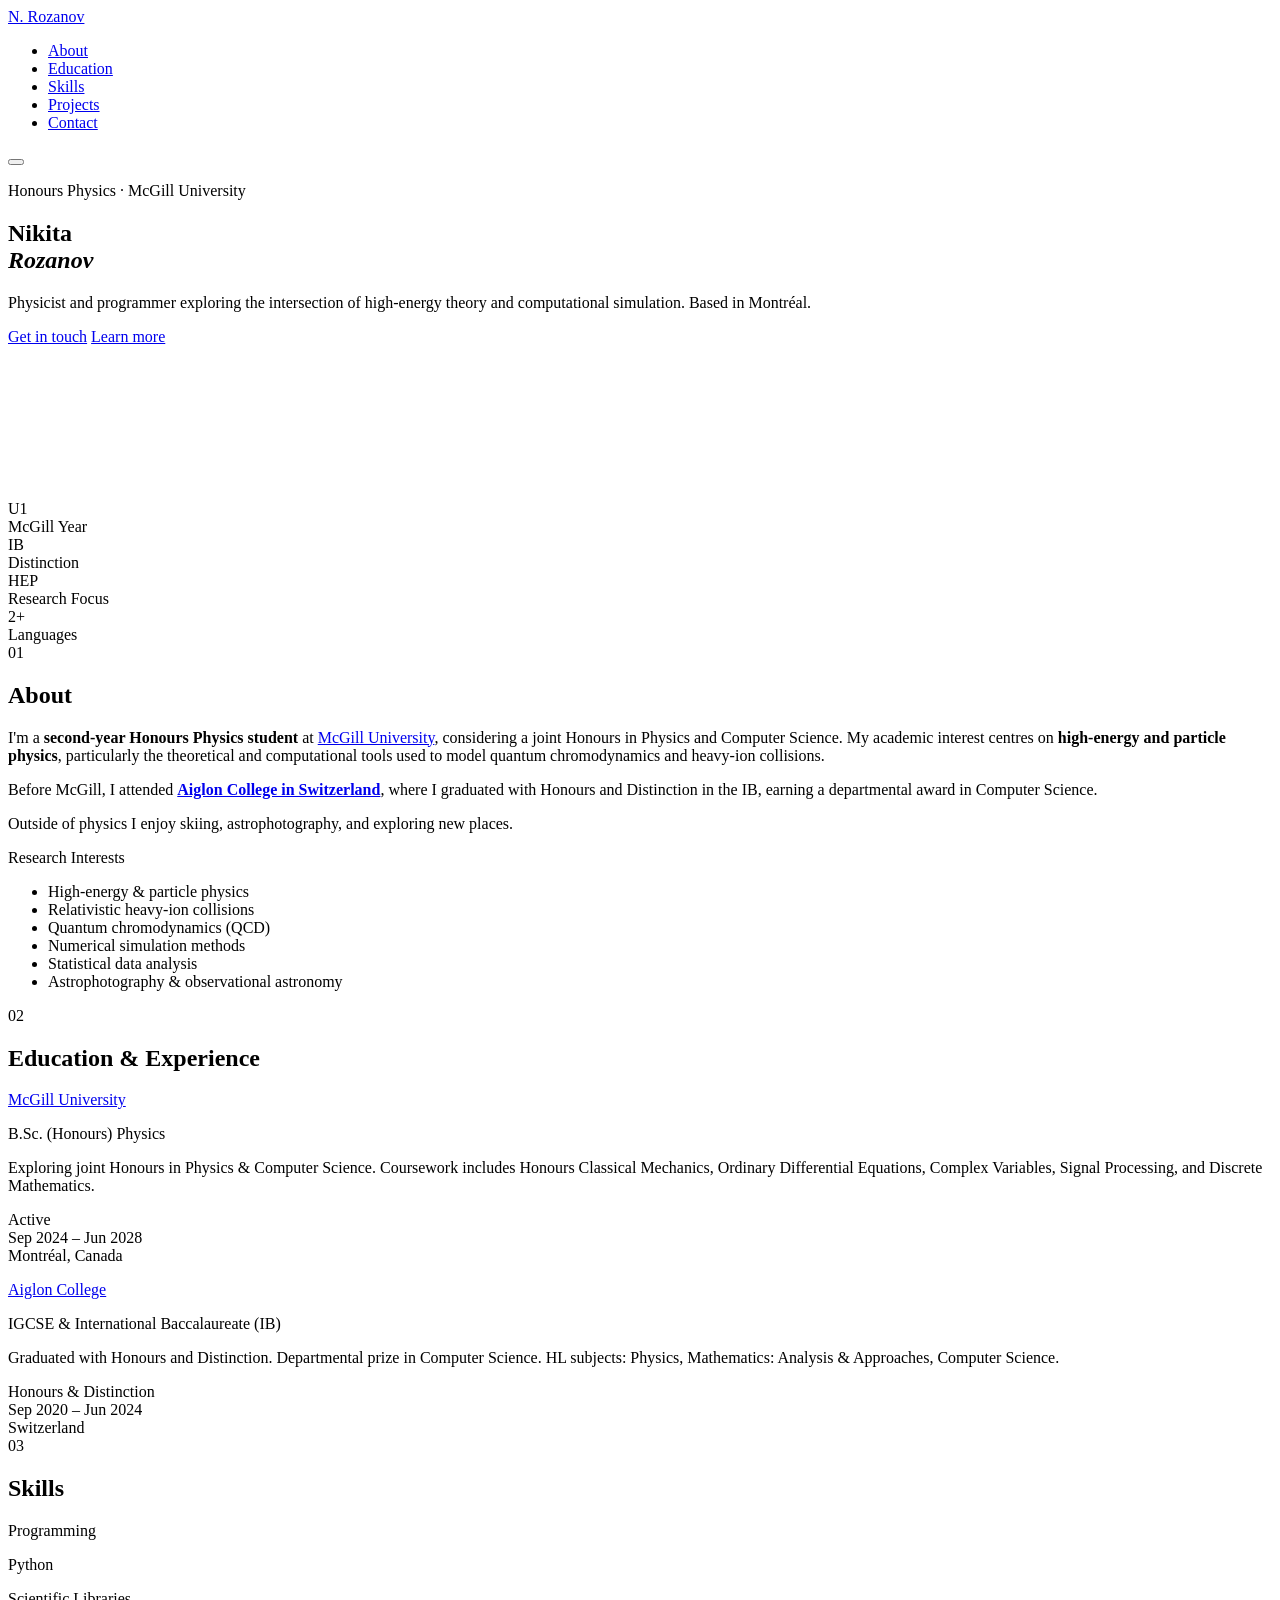
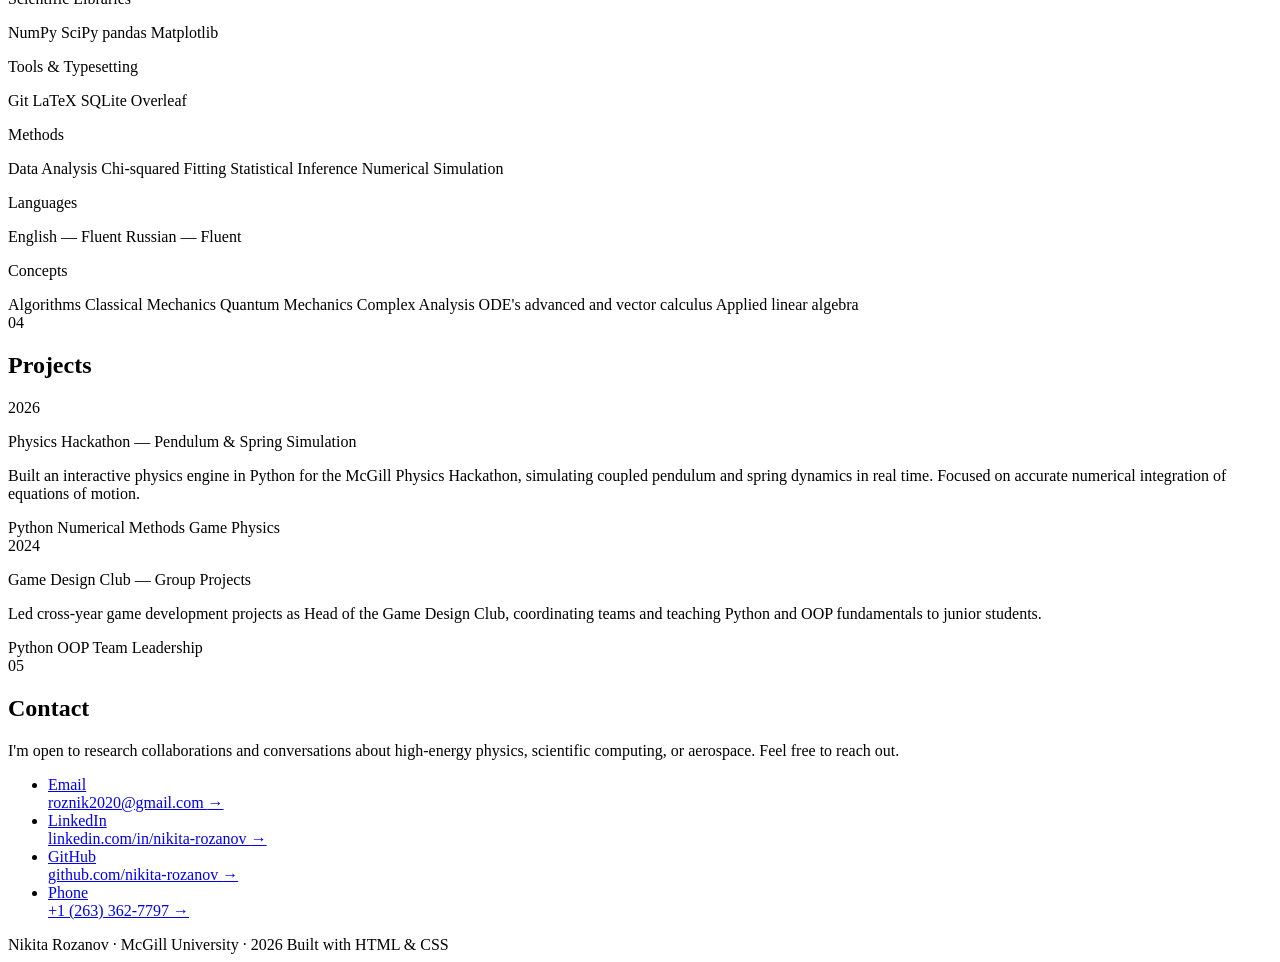
==== index.html @ 1543d715 "Make McGill and Aiglon College names clickable links Co-Authored-By: Claude Sonnet 4.6 <noreply@anth" ====
<!DOCTYPE html>
<html lang="en">
<head>
  <meta charset="UTF-8" />
  <meta name="viewport" content="width=device-width, initial-scale=1.0" />
  <title>Nikita Rozanov — Physics &amp; CS</title>
  <link rel="preconnect" href="https://fonts.googleapis.com" />
  <link rel="preconnect" href="https://fonts.gstatic.com" crossorigin />
  <link href="https://fonts.googleapis.com/css2?family=EB+Garamond:ital,wght@0,400;0,500;0,600;1,400&family=Space+Mono:wght@400;700&display=swap" rel="stylesheet" />
  <link rel="stylesheet" href="css/style.css" />
  <link rel="stylesheet" href="css/animations.css" />
</head>
<body>

  <!-- READING PROGRESS -->
  <div id="progress-bar"></div>

  <!-- NAV -->
  <nav id="navbar">
    <a href="#hero" class="nav-logo">N. Rozanov</a>
    <ul class="nav-links">
      <li><a href="#about">About</a></li>
      <li><a href="#education">Education</a></li>
      <li><a href="#skills">Skills</a></li>
      <li><a href="#projects">Projects</a></li>
      <li><a href="#contact">Contact</a></li>
    </ul>
    <button class="burger" id="burger" aria-label="Toggle menu">
      <span></span><span></span><span></span>
    </button>
  </nav>

  <!-- HERO -->
  <section id="hero">
    <div class="hero-left">
      <p class="hero-label">Honours Physics &middot; McGill University</p>
      <h1>Nikita<br><em>Rozanov</em></h1>
      <p class="hero-desc">
        Physicist and programmer exploring the intersection of high-energy theory and
        computational simulation. Based in Montr&eacute;al.
      </p>
      <div class="hero-ctas">
        <a href="#contact" class="btn btn-fill">Get in touch</a>
        <a href="#about" class="btn">Learn more</a>
      </div>
    </div>

    <div class="hero-right">
      <div class="particle-wrap">
        <canvas id="particleCanvas"></canvas>
      </div>
      <div class="hero-stats">
        <div class="stat">
          <div class="stat-num">U1</div>
          <div class="stat-label">McGill Year</div>
        </div>
        <div class="stat">
          <div class="stat-num">IB</div>
          <div class="stat-label">Distinction</div>
        </div>
        <div class="stat">
          <div class="stat-num">HEP</div>
          <div class="stat-label">Research Focus</div>
        </div>
        <div class="stat">
          <div class="stat-num">2+</div>
          <div class="stat-label">Languages</div>
        </div>
      </div>
    </div>
  </section>

  <main>

    <!-- ABOUT -->
    <section id="about">
      <div class="section-header reveal">
        <span class="section-num">01</span>
        <h2>About</h2>
      </div>
      <div class="about-grid">
        <div class="about-text reveal">
          <p>
            I'm a <strong>second-year Honours Physics student</strong> at <a href="https://www.mcgill.ca" target="_blank" rel="noopener">McGill University</a>,
            considering a joint Honours in Physics and Computer Science. My academic interest
            centres on <strong>high-energy and particle physics</strong>, particularly the
            theoretical and computational tools used to model quantum chromodynamics and
            heavy-ion collisions.
          </p>
          <p>
            Before McGill, I attended
            <a href="https://www.aiglon.ch" target="_blank" rel="noopener"><strong>Aiglon College in Switzerland</strong></a>, where I graduated with Honours
            and Distinction in the IB, earning a departmental award in Computer Science.
          </p>
          <p>
            Outside of physics I enjoy skiing, astrophotography, and exploring new places.
          </p>
        </div>
        <div class="reveal">
          <p class="sub-label">Research Interests</p>
          <ul class="interests-list">
            <li>High-energy &amp; particle physics</li>
            <li>Relativistic heavy-ion collisions</li>
            <li>Quantum chromodynamics (QCD)</li>
            <li>Numerical simulation methods</li>
            <li>Statistical data analysis</li>
            <li>Astrophotography &amp; observational astronomy</li>
          </ul>
        </div>
      </div>
    </section>

    <!-- EDUCATION -->
    <section id="education">
      <div class="section-header reveal">
        <span class="section-num">02</span>
        <h2>Education &amp; Experience</h2>
      </div>

      <div class="edu-item reveal">
        <div class="edu-main">
          <p class="edu-school"><a href="https://www.mcgill.ca" target="_blank" rel="noopener">McGill University</a></p>
          <p class="edu-degree">B.Sc. (Honours) Physics</p>
          <p class="edu-details">
            Exploring joint Honours in Physics &amp; Computer Science. Coursework includes
            Honours Classical Mechanics, Ordinary Differential Equations, Complex Variables,
            Signal Processing, and Discrete Mathematics.
          </p>
          <span class="edu-badge">Active</span>
        </div>
        <div class="edu-dates">Sep 2024 &ndash; Jun 2028<br>Montr&eacute;al, Canada</div>
      </div>


<div class="edu-item reveal">
        <div class="edu-main">
          <p class="edu-school"><a href="https://www.aiglon.ch" target="_blank" rel="noopener">Aiglon College</a></p>
          <p class="edu-degree">IGCSE &amp; International Baccalaureate (IB)</p>
          <p class="edu-details">
            Graduated with Honours and Distinction. Departmental prize in Computer Science.
            HL subjects: Physics, Mathematics: Analysis &amp; Approaches, Computer Science.
          </p>
          <span class="edu-badge">Honours &amp; Distinction</span>
        </div>
        <div class="edu-dates">Sep 2020 &ndash; Jun 2024<br>Switzerland</div>
      </div>

    </section>

    <!-- SKILLS -->
    <section id="skills">
      <div class="section-header reveal">
        <span class="section-num">03</span>
        <h2>Skills</h2>
      </div>
      <div class="skills-grid">

        <div class="skill-card reveal">
          <p class="skill-card-title">Programming</p>
          <div class="tags">
            <span class="tag">Python</span>
          </div>
        </div>

        <div class="skill-card reveal">
          <p class="skill-card-title">Scientific Libraries</p>
          <div class="tags">
            <span class="tag">NumPy</span>
            <span class="tag">SciPy</span>
            <span class="tag">pandas</span>
            <span class="tag">Matplotlib</span>
          </div>
        </div>

        <div class="skill-card reveal">
          <p class="skill-card-title">Tools &amp; Typesetting</p>
          <div class="tags">
            <span class="tag">Git</span>
            <span class="tag">LaTeX</span>
            <span class="tag">SQLite</span>
            <span class="tag">Overleaf</span>
          </div>
        </div>

        <div class="skill-card reveal">
          <p class="skill-card-title">Methods</p>
          <div class="tags">
            <span class="tag">Data Analysis</span>
            <span class="tag">Chi-squared Fitting</span>
            <span class="tag">Statistical Inference</span>
            <span class="tag">Numerical Simulation</span>
          </div>
        </div>

        <div class="skill-card reveal">
          <p class="skill-card-title">Languages</p>
          <div class="tags">
            <span class="tag">English — Fluent</span>
            <span class="tag">Russian — Fluent</span>
          </div>
        </div>

        <div class="skill-card reveal">
          <p class="skill-card-title">Concepts</p>
          <div class="tags">
            <span class="tag">Algorithms</span>
            <span class="tag">Classical Mechanics</span>
            <span class="tag">Quantum Mechanics</span>
            <span class="tag">Complex Analysis</span>
            <span class="tag">ODE's</span>
            <span class="tag">advanced and vector calculus</span>
            <span class="tag">Applied linear algebra</span>
          </div>
        </div>

      </div>
    </section>

    <!-- PROJECTS -->
    <section id="projects">
      <div class="section-header reveal">
        <span class="section-num">04</span>
        <h2>Projects</h2>
      </div>
      <div class="projects-list">

        <div class="project-item reveal">
          <span class="project-year">2026</span>
          <div>
            <p class="project-title">Physics Hackathon — Pendulum &amp; Spring Simulation</p>
            <p class="project-desc">
              Built an interactive physics engine in Python for the McGill Physics Hackathon,
              simulating coupled pendulum and spring dynamics in real time. Focused on accurate
              numerical integration of equations of motion.
            </p>
            <div class="tags">
              <span class="tag">Python</span>
              <span class="tag">Numerical Methods</span>
              <span class="tag">Game Physics</span>
            </div>
          </div>
        </div>

        <div class="project-item reveal">
          <span class="project-year">2024</span>
          <div>
            <p class="project-title">Game Design Club — Group Projects</p>
            <p class="project-desc">
              Led cross-year game development projects as Head of the Game Design Club,
              coordinating teams and teaching Python and OOP fundamentals to junior students.
            </p>
            <div class="tags">
              <span class="tag">Python</span>
              <span class="tag">OOP</span>
              <span class="tag">Team Leadership</span>
            </div>
          </div>
        </div>

      </div>
    </section>

    <!-- CONTACT -->
    <section id="contact" class="contact-section">
      <div class="section-header reveal">
        <span class="section-num contact-num">05</span>
        <h2>Contact</h2>
      </div>
      <div class="contact-grid">
        <p class="contact-intro reveal">
          I'm open to research collaborations and conversations about high-energy physics,
          scientific computing, or aerospace. Feel free to reach out.
        </p>
        <ul class="contact-links reveal">
          <li>
            <a href="mailto:roznik2020@gmail.com">
              <span>
                <span class="link-type">Email</span><br>
                roznik2020@gmail.com
              </span>
              <span class="link-arrow">&rarr;</span>
            </a>
          </li>
          <li>
            <a href="https://linkedin.com" target="_blank" rel="noopener">
              <span>
                <span class="link-type">LinkedIn</span><br>
                linkedin.com/in/nikita-rozanov
              </span>
              <span class="link-arrow">&rarr;</span>
            </a>
          </li>
          <li>
            <a href="https://github.com" target="_blank" rel="noopener">
              <span>
                <span class="link-type">GitHub</span><br>
                github.com/nikita-rozanov
              </span>
              <span class="link-arrow">&rarr;</span>
            </a>
          </li>
          <li>
            <a href="tel:+12633627797">
              <span>
                <span class="link-type">Phone</span><br>
                +1 (263) 362-7797
              </span>
              <span class="link-arrow">&rarr;</span>
            </a>
          </li>
        </ul>
      </div>
    </section>

  </main>

  <footer>
    <span>Nikita Rozanov &middot; McGill University &middot; 2026</span>
    <span>Built with HTML &amp; CSS</span>
  </footer>

  <script src="js/main.js"></script>
</body>
</html>
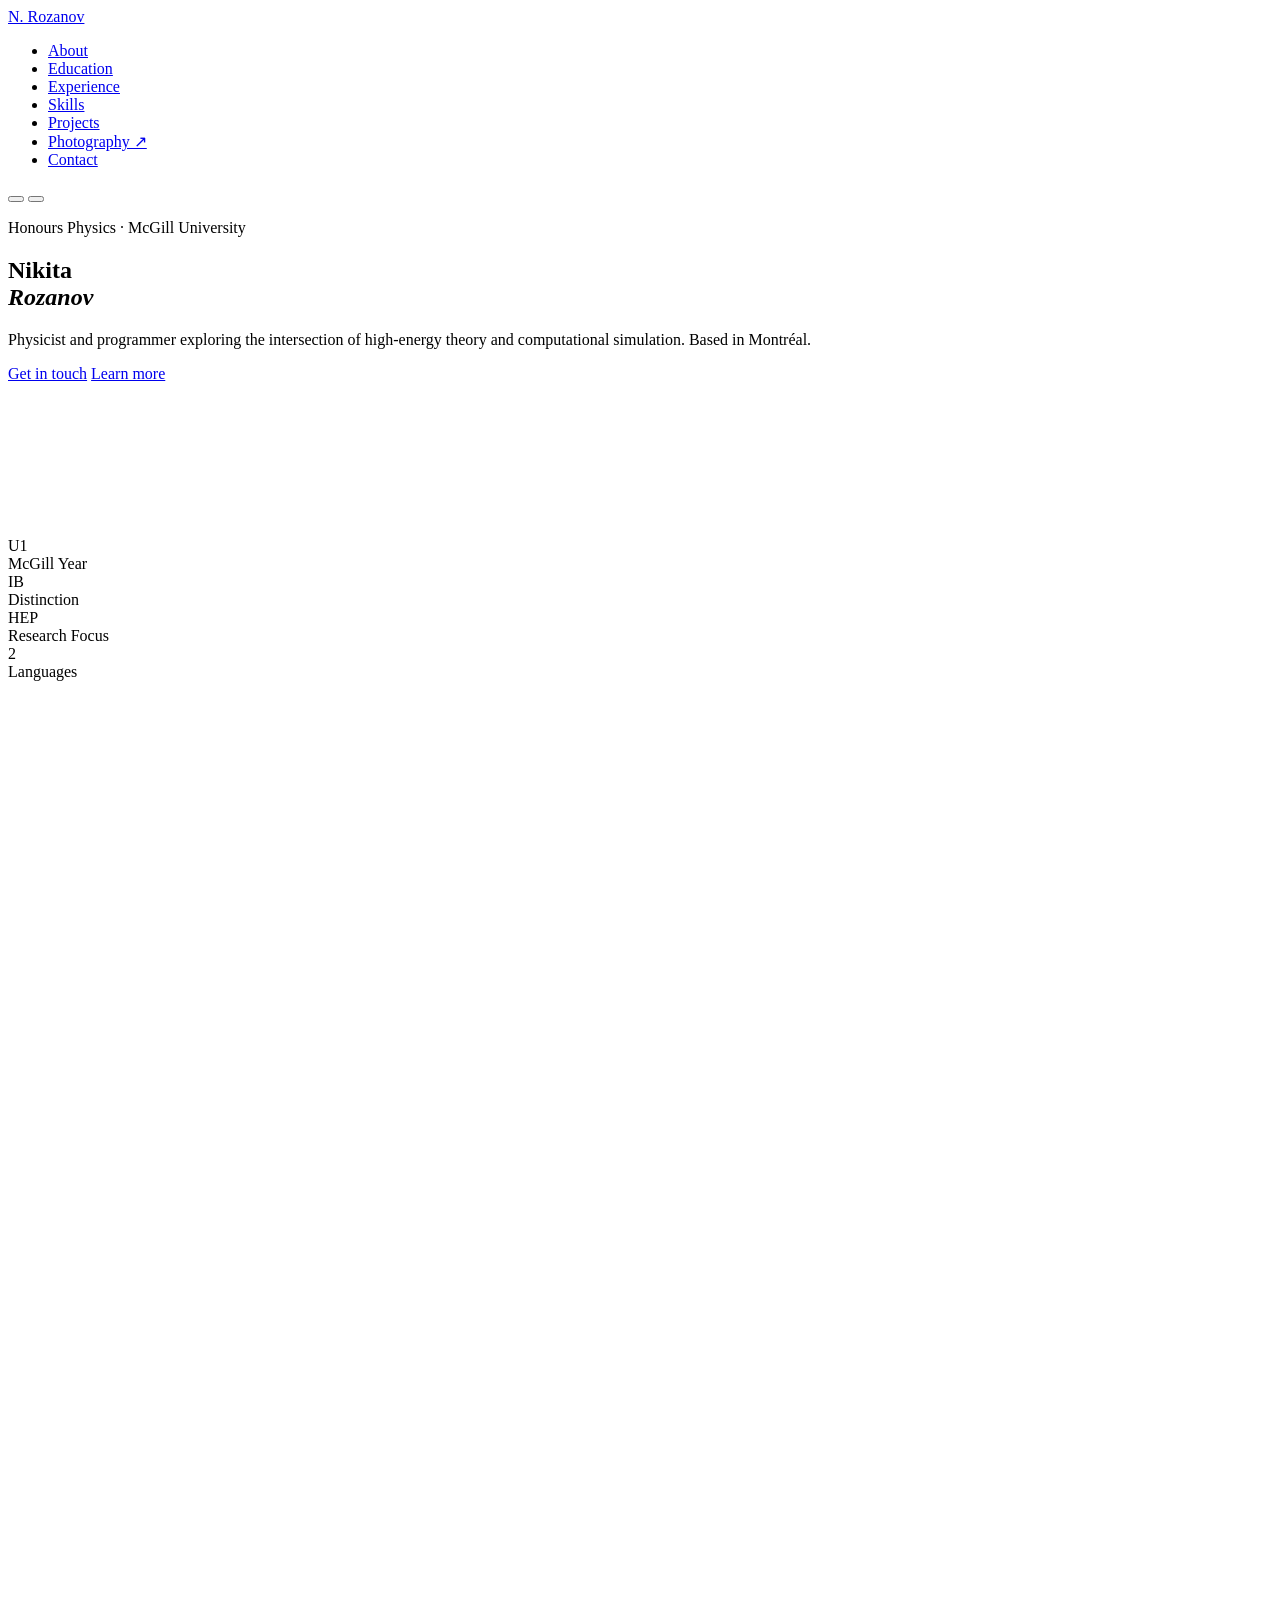
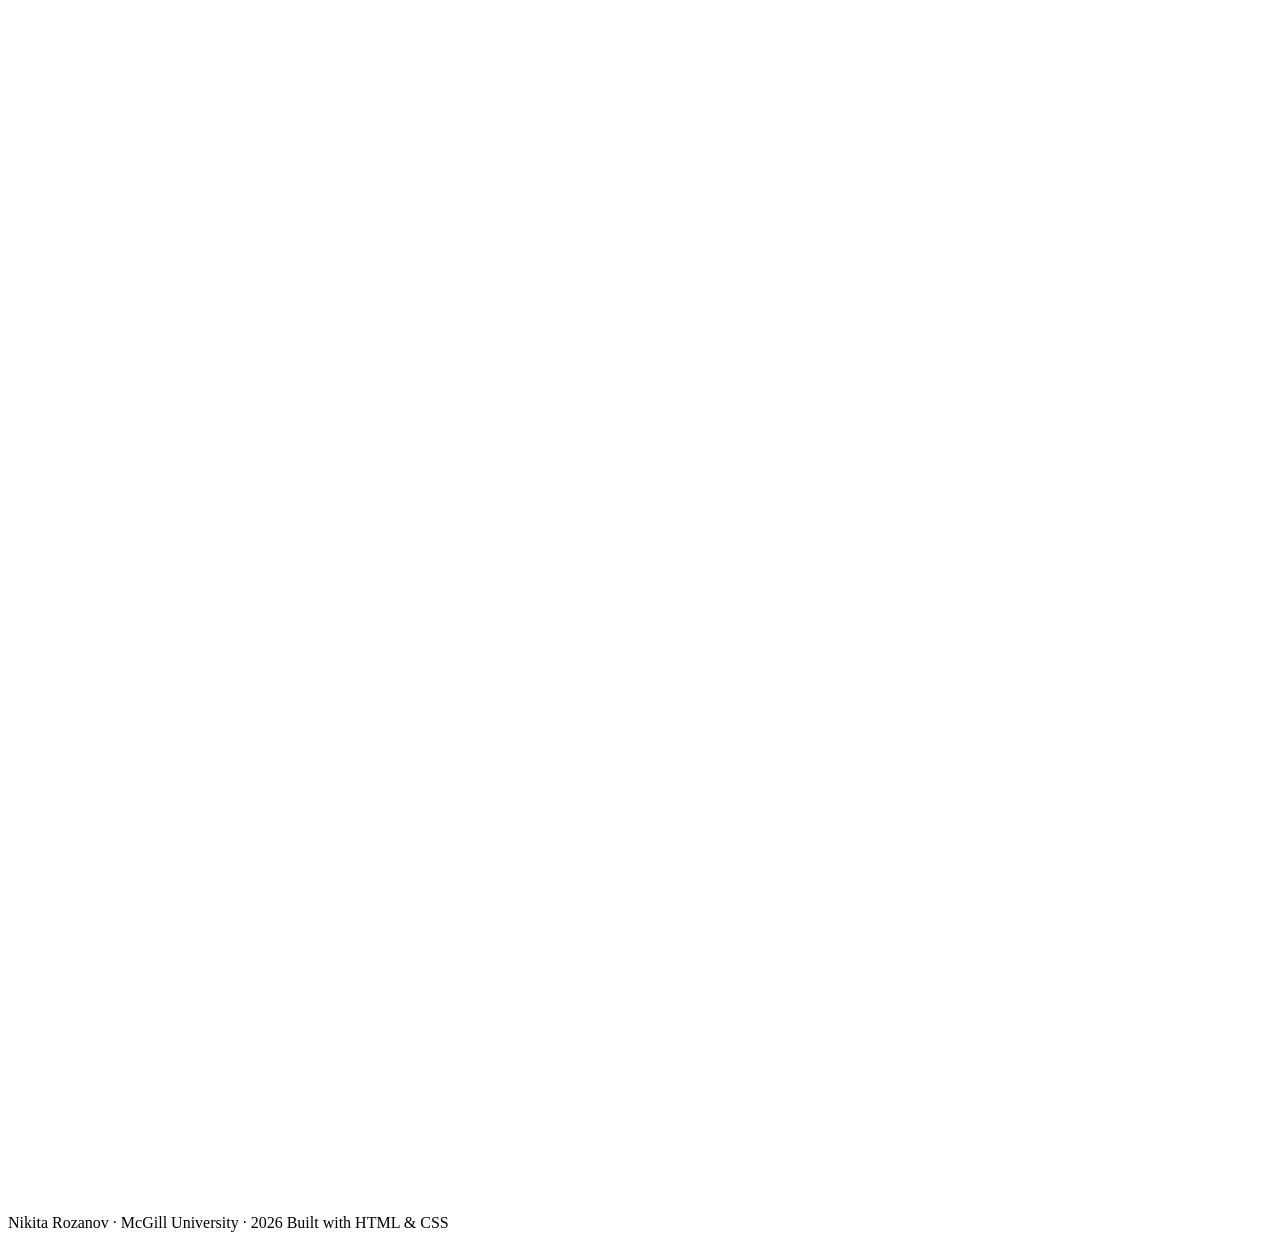
==== commit 88455c10: "improvements" ====
--- a/index.html
+++ b/index.html
@@ -4,11 +4,36 @@
   <meta charset="UTF-8" />
   <meta name="viewport" content="width=device-width, initial-scale=1.0" />
   <title>Nikita Rozanov — Physics &amp; CS</title>
+  <meta name="description" content="Nikita Rozanov — Honours Physics student at McGill University working in high-energy theory and computational simulation. Based in Montréal." />
+  <meta name="author" content="Nikita Rozanov" />
+  <link rel="canonical" href="https://nikitarozanov.com/" />
+  <meta name="theme-color" content="#1a3d8f" />
+
+  <!-- Favicon -->
+  <link rel="icon" href="assets/favicon.svg" type="image/svg+xml" />
+
+  <!-- Open Graph / social share -->
+  <meta property="og:type" content="website" />
+  <meta property="og:site_name" content="Nikita Rozanov" />
+  <meta property="og:title" content="Nikita Rozanov — Physics &amp; CS" />
+  <meta property="og:description" content="Honours Physics student at McGill University working in high-energy theory and computational simulation." />
+  <meta property="og:url" content="https://nikitarozanov.com/" />
+  <meta property="og:image" content="https://nikitarozanov.com/assets/og.png" />
+  <meta property="og:image:width" content="1200" />
+  <meta property="og:image:height" content="630" />
+  <meta name="twitter:card" content="summary_large_image" />
+  <meta name="twitter:title" content="Nikita Rozanov — Physics &amp; CS" />
+  <meta name="twitter:description" content="Honours Physics student at McGill University working in high-energy theory and computational simulation." />
+  <meta name="twitter:image" content="https://nikitarozanov.com/assets/og.png" />
+
   <link rel="preconnect" href="https://fonts.googleapis.com" />
   <link rel="preconnect" href="https://fonts.gstatic.com" crossorigin />
   <link href="https://fonts.googleapis.com/css2?family=EB+Garamond:ital,wght@0,400;0,500;0,600;1,400&family=Space+Mono:wght@400;700&display=swap" rel="stylesheet" />
+  <script>document.documentElement.dataset.theme=localStorage.getItem('theme')||'light'</script>
   <link rel="stylesheet" href="css/style.css" />
   <link rel="stylesheet" href="css/animations.css" />
+  <!-- Without JS the scroll-reveal never fires; keep all content visible -->
+  <noscript><style>.reveal{opacity:1 !important;transform:none !important;}</style></noscript>
 </head>
 <body>
 
@@ -21,10 +46,13 @@
     <ul class="nav-links">
       <li><a href="#about">About</a></li>
       <li><a href="#education">Education</a></li>
+      <li><a href="#experience">Experience</a></li>
       <li><a href="#skills">Skills</a></li>
       <li><a href="#projects">Projects</a></li>
+      <li><a href="photography.html" class="nav-external">Photography ↗</a></li>
       <li><a href="#contact">Contact</a></li>
     </ul>
+    <button class="theme-toggle" id="theme-toggle" aria-label="Toggle dark mode"></button>
     <button class="burger" id="burger" aria-label="Toggle menu">
       <span></span><span></span><span></span>
     </button>
@@ -63,7 +91,7 @@
           <div class="stat-label">Research Focus</div>
         </div>
         <div class="stat">
-          <div class="stat-num">2+</div>
+          <div class="stat-num">2</div>
           <div class="stat-label">Languages</div>
         </div>
       </div>
@@ -100,9 +128,9 @@
           <p class="sub-label">Research Interests</p>
           <ul class="interests-list">
             <li>High-energy &amp; particle physics</li>
-            <li>Relativistic heavy-ion collisions</li>
-            <li>Quantum chromodynamics (QCD)</li>
+            <li>Quantum Mechanics</li>
             <li>Numerical simulation methods</li>
+            <li>Cosmology</li>
             <li>Statistical data analysis</li>
             <li>Astrophotography &amp; observational astronomy</li>
           </ul>
@@ -114,7 +142,7 @@
     <section id="education">
       <div class="section-header reveal">
         <span class="section-num">02</span>
-        <h2>Education &amp; Experience</h2>
+        <h2>Education</h2>
       </div>
 
       <div class="edu-item reveal">
@@ -131,8 +159,7 @@
         <div class="edu-dates">Sep 2024 &ndash; Jun 2028<br>Montr&eacute;al, Canada</div>
       </div>
 
-
-<div class="edu-item reveal">
+      <div class="edu-item reveal">
         <div class="edu-main">
           <p class="edu-school"><a href="https://www.aiglon.ch" target="_blank" rel="noopener">Aiglon College</a></p>
           <p class="edu-degree">IGCSE &amp; International Baccalaureate (IB)</p>
@@ -147,10 +174,31 @@
 
     </section>
 
+    <!-- EXPERIENCE -->
+    <section id="experience">
+      <div class="section-header reveal">
+        <span class="section-num">03</span>
+        <h2>Experience</h2>
+      </div>
+
+      <div class="edu-item reveal">
+        <div class="edu-main">
+          <p class="edu-school"><a href="https://mission.space" target="_blank" rel="noopener">Mission Space</a></p>
+          <p class="edu-degree">Physics Research Intern</p>
+          <p class="edu-details">
+            Working remotely with a Luxembourg-based aerospace company on physics research and modelling for spacecraft systems.
+          </p>
+          <span class="edu-badge">Active</span>
+        </div>
+        <div class="edu-dates">Mar 2026 &ndash; Present<br>Luxembourg (Remote)</div>
+      </div>
+
+    </section>
+
     <!-- SKILLS -->
     <section id="skills">
       <div class="section-header reveal">
-        <span class="section-num">03</span>
+        <span class="section-num">04</span>
         <h2>Skills</h2>
       </div>
       <div class="skills-grid">
@@ -219,7 +267,7 @@
     <!-- PROJECTS -->
     <section id="projects">
       <div class="section-header reveal">
-        <span class="section-num">04</span>
+        <span class="section-num">05</span>
         <h2>Projects</h2>
       </div>
       <div class="projects-list">
@@ -263,7 +311,7 @@
     <!-- CONTACT -->
     <section id="contact" class="contact-section">
       <div class="section-header reveal">
-        <span class="section-num contact-num">05</span>
+        <span class="section-num contact-num">06</span>
         <h2>Contact</h2>
       </div>
       <div class="contact-grid">
@@ -282,7 +330,7 @@
             </a>
           </li>
           <li>
-            <a href="https://linkedin.com" target="_blank" rel="noopener">
+            <a href="https://www.linkedin.com/in/nikita-rozanov" target="_blank" rel="noopener">
               <span>
                 <span class="link-type">LinkedIn</span><br>
                 linkedin.com/in/nikita-rozanov
@@ -291,10 +339,10 @@
             </a>
           </li>
           <li>
-            <a href="https://github.com" target="_blank" rel="noopener">
+            <a href="https://github.com/roznik20" target="_blank" rel="noopener">
               <span>
                 <span class="link-type">GitHub</span><br>
-                github.com/nikita-rozanov
+                github.com/roznik20
               </span>
               <span class="link-arrow">&rarr;</span>
             </a>
--- a/css/animations.css
+++ b/css/animations.css
@@ -0,0 +1,28 @@
+/* ── KEYFRAMES ───────────────────────────────────── */
+@keyframes fadeUp {
+  from { opacity: 0; transform: translateY(22px); }
+  to   { opacity: 1; transform: translateY(0); }
+}
+
+/* ── SCROLL REVEAL ───────────────────────────────── */
+.reveal {
+  opacity: 0;
+  transform: translateY(18px);
+  transition: opacity 0.6s ease, transform 0.6s ease;
+}
+
+.reveal.visible {
+  opacity: 1;
+  transform: translateY(0);
+}
+
+/* Accessibility: don't hide content or animate for users who prefer reduced motion */
+@media (prefers-reduced-motion: reduce) {
+  .reveal,
+  .reveal.visible {
+    opacity: 1;
+    transform: none;
+    transition: none;
+  }
+  .hero-left > * { animation: none; }
+}
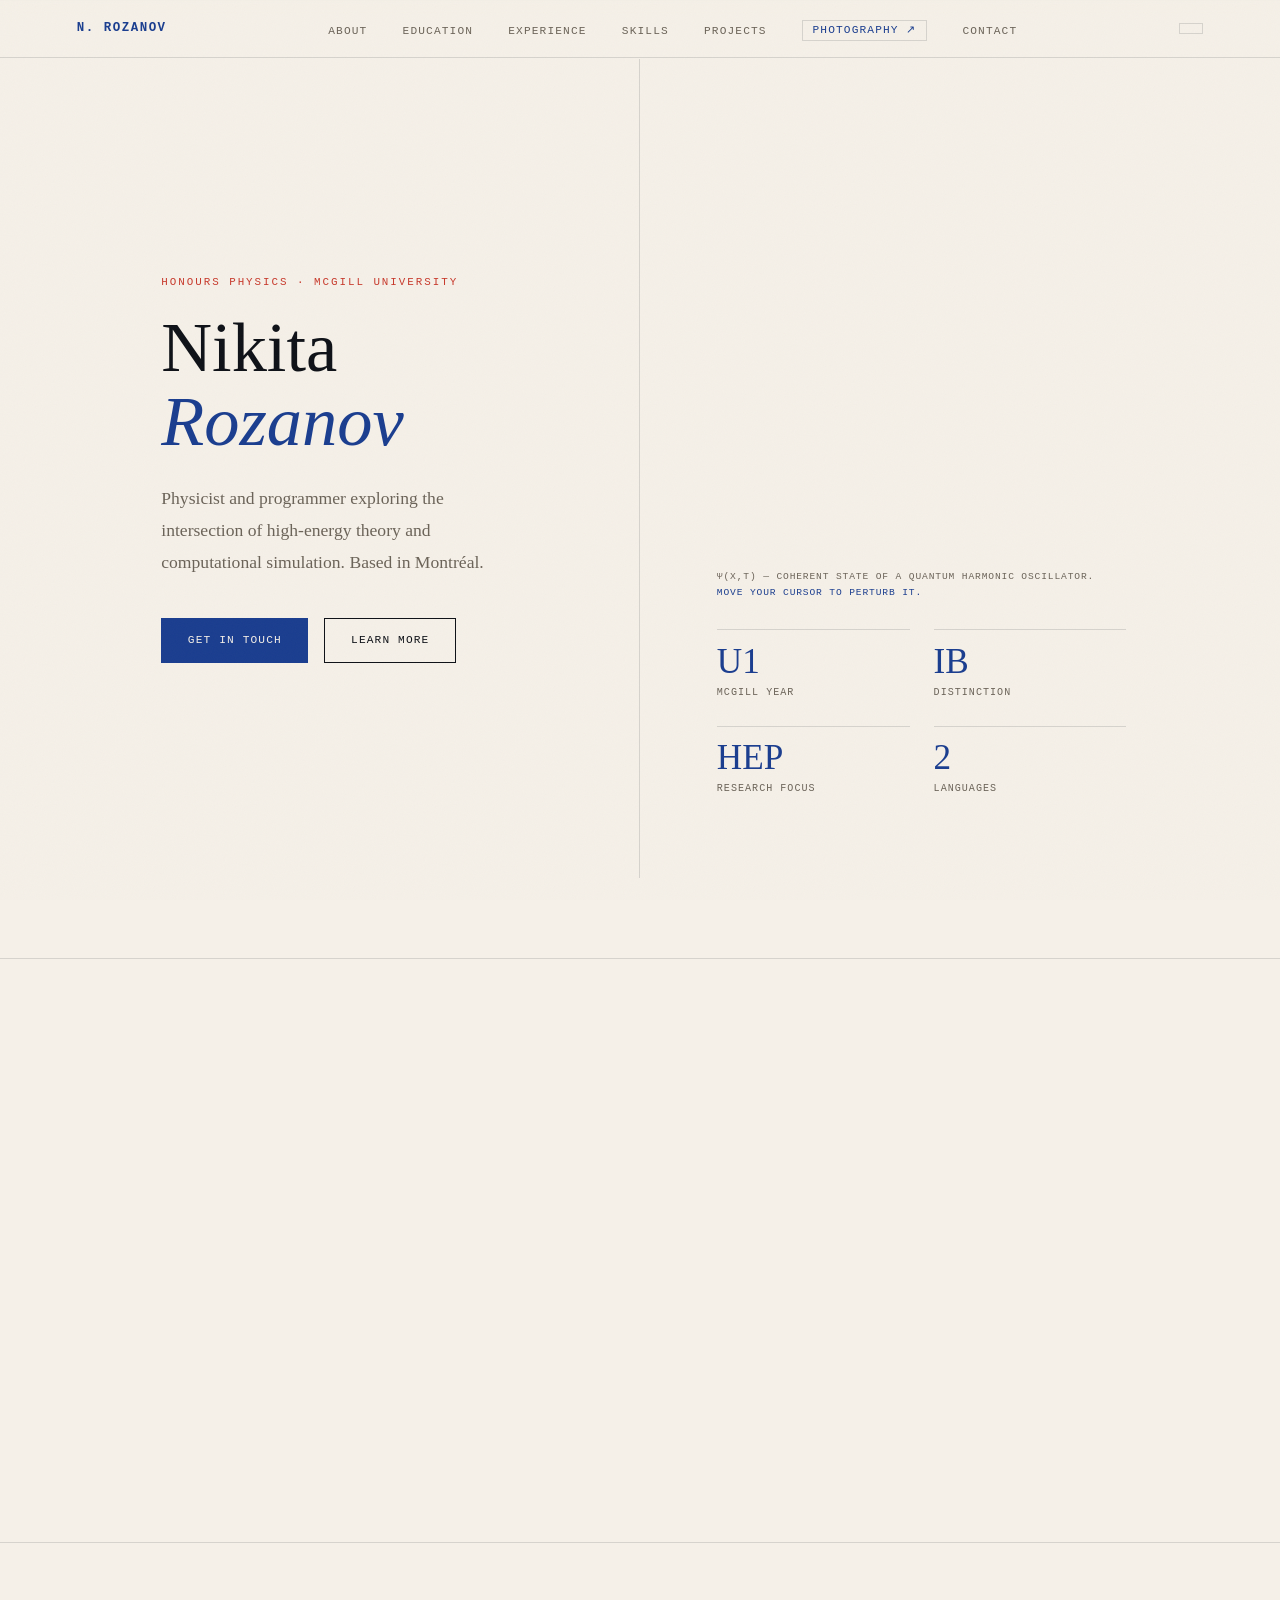
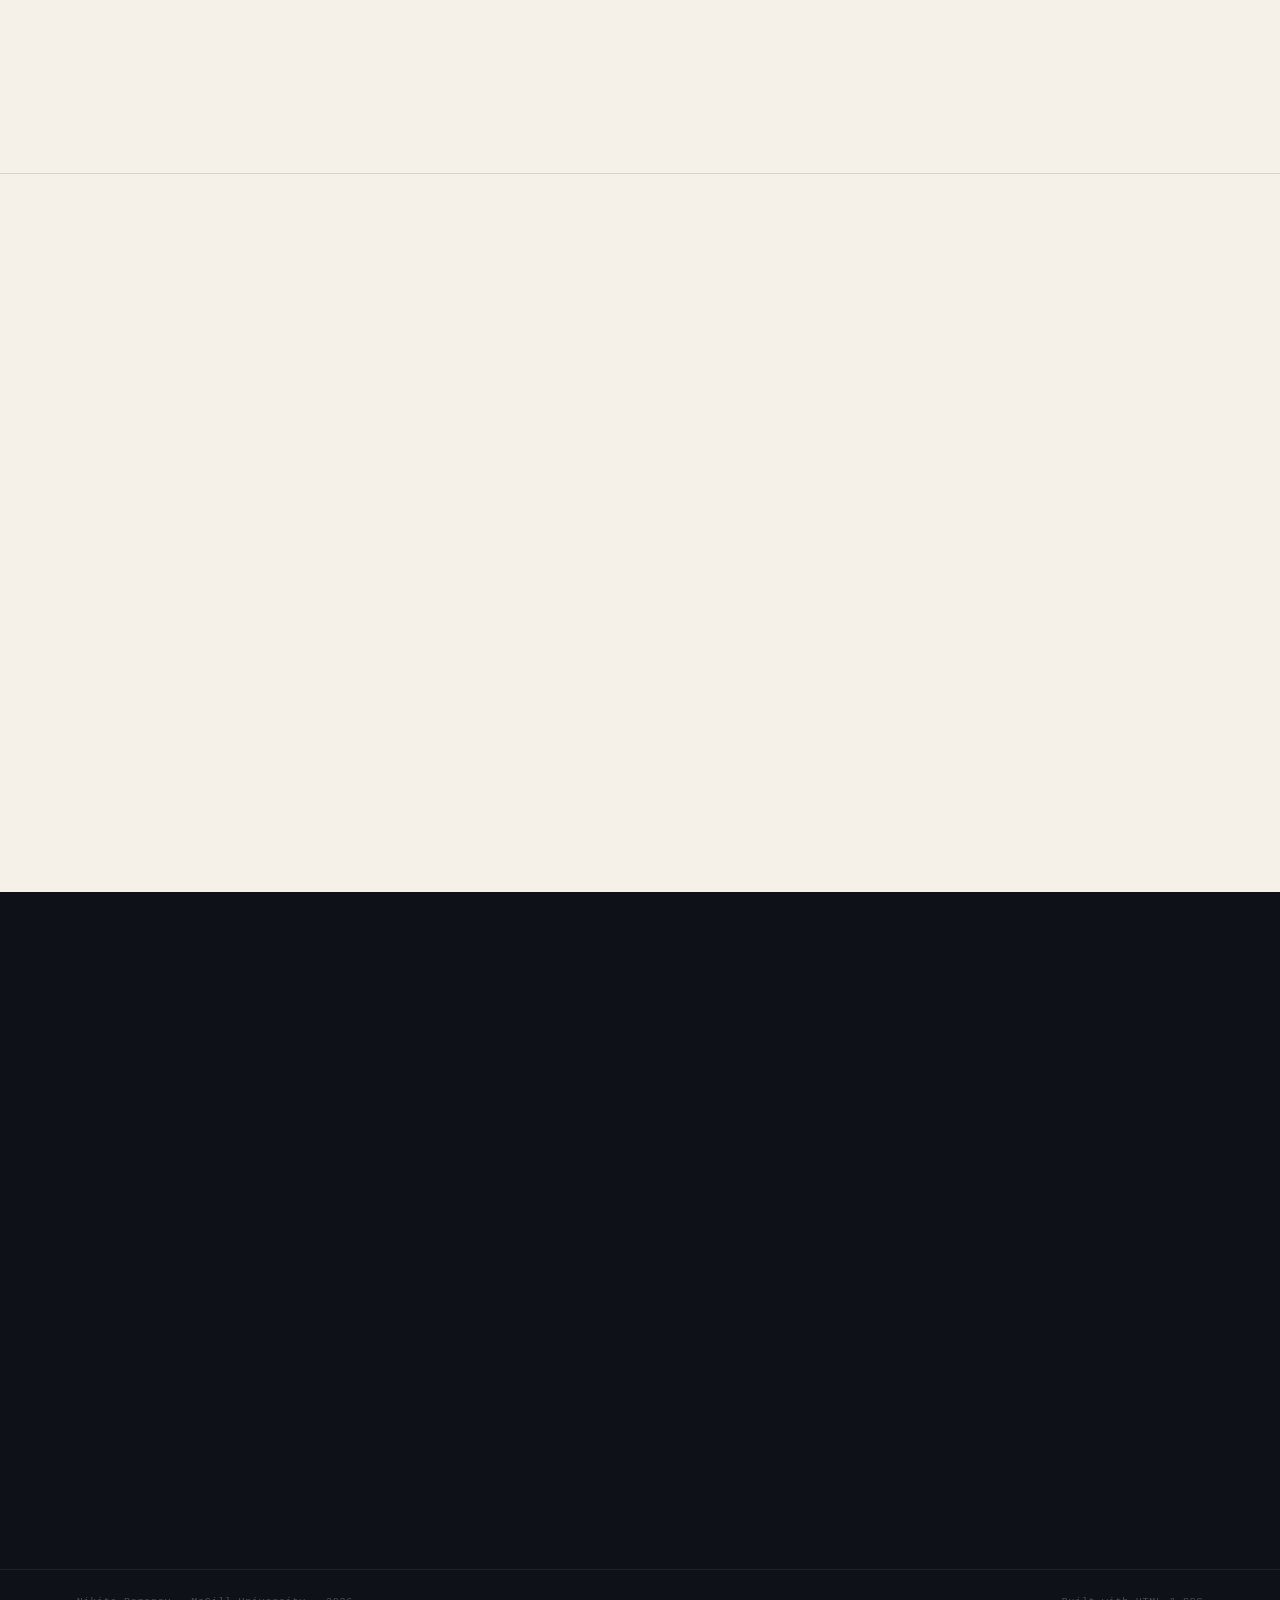
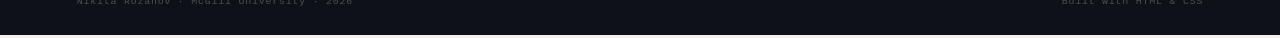
==== commit 8fa93b54: "improvements" ====
--- a/index.html
+++ b/index.html
@@ -77,6 +77,7 @@
       <div class="particle-wrap">
         <canvas id="particleCanvas"></canvas>
       </div>
+      <p class="hero-caption">ψ(x,t) — coherent state of a quantum harmonic oscillator. <span class="accent">Move your cursor to perturb it.</span></p>
       <div class="hero-stats">
         <div class="stat">
           <div class="stat-num">U1</div>
@@ -330,10 +331,10 @@
             </a>
           </li>
           <li>
-            <a href="https://www.linkedin.com/in/nikita-rozanov" target="_blank" rel="noopener">
+            <a href="https://www.linkedin.com/in/roznik20/" target="_blank" rel="noopener">
               <span>
                 <span class="link-type">LinkedIn</span><br>
-                linkedin.com/in/nikita-rozanov
+                linkedin.com/in/roznik20
               </span>
               <span class="link-arrow">&rarr;</span>
             </a>
--- a/css/style.css
+++ b/css/style.css
@@ -0,0 +1,751 @@
+/* ── RESET & BASE ────────────────────────────────── */
+*, *::before, *::after { box-sizing: border-box; margin: 0; padding: 0; }
+
+:root {
+  --ink:     #0e1117;
+  --paper:   #f5f0e8;
+  --surface: #ede8df;
+  --accent:  #1a3d8f;
+  --red:     #c8392b;
+  --muted:   #6b6358;
+  --rule:    rgba(14,17,23,0.13);
+  --gutter:  clamp(1.5rem, 6vw, 5rem);
+  --serif:   'EB Garamond', Georgia, serif;
+  --mono:    'Space Mono', monospace;
+  --nav-h:   58px;
+}
+
+/* ── DARK MODE ───────────────────────────────────── */
+[data-theme="dark"] {
+  --ink:     #e8e0d0;
+  --paper:   #0f1117;
+  --surface: #171d27;
+  --accent:  #6b9ee8;
+  --red:     #e06b5a;
+  --muted:   #8a8276;
+  --rule:    rgba(232,224,208,0.1);
+}
+
+[data-theme="dark"] #navbar {
+  background: rgba(15,17,23,0.94);
+}
+
+[data-theme="dark"] .contact-section,
+[data-theme="dark"] footer {
+  background: #070a0f;
+}
+
+/* contact section always uses light text — fix dark mode variable bleed */
+[data-theme="dark"] .contact-section,
+[data-theme="dark"] .contact-section h2,
+[data-theme="dark"] .contact-links a {
+  color: #e8e0d0;
+}
+
+[data-theme="dark"] .contact-intro {
+  color: rgba(232,224,208,0.72);
+}
+
+[data-theme="dark"] .link-type {
+  color: rgba(232,224,208,0.45);
+}
+
+[data-theme="dark"] .link-arrow {
+  color: rgba(232,224,208,0.25);
+}
+
+[data-theme="dark"] .contact-links li {
+  border-bottom-color: rgba(232,224,208,0.1);
+}
+
+[data-theme="dark"] footer span {
+  color: rgba(232,224,208,0.3);
+}
+
+[data-theme="dark"] .nav-links {
+  background: rgba(15,17,23,0.97);
+}
+
+body, #navbar, section, .skill-card, footer {
+  transition: background 0.25s, color 0.25s, border-color 0.25s;
+}
+
+/* ── PHOTOGRAPHY NAV LINK ────────────────────────── */
+.nav-links a.nav-external {
+  border: 1px solid var(--rule);
+  padding: 0.2rem 0.6rem;
+  color: var(--accent);
+  transition: color 0.2s, border-color 0.2s, background 0.2s;
+}
+
+.nav-links a.nav-external:hover {
+  background: var(--accent);
+  border-color: var(--accent);
+  color: var(--paper);
+}
+
+/* ── THEME TOGGLE ────────────────────────────────── */
+.theme-toggle {
+  background: none;
+  border: 1px solid var(--rule);
+  cursor: pointer;
+  font-family: var(--mono);
+  font-size: 0.62rem;
+  letter-spacing: 0.1em;
+  text-transform: uppercase;
+  color: var(--muted);
+  padding: 0.3rem 0.7rem;
+  transition: color 0.2s, border-color 0.2s;
+}
+
+.theme-toggle:hover {
+  color: var(--accent);
+  border-color: var(--accent);
+}
+
+html { scroll-behavior: smooth; overflow-x: hidden; }
+
+body {
+  font-family: var(--serif);
+  font-size: 18px;
+  line-height: 1.65;
+  color: var(--ink);
+  background: var(--paper);
+}
+
+/* paper noise texture */
+body::before {
+  content: '';
+  position: fixed;
+  inset: 0;
+  pointer-events: none;
+  z-index: 999;
+  opacity: 0.03;
+  background-image: url("data:image/svg+xml,%3Csvg viewBox='0 0 200 200' xmlns='http://www.w3.org/2000/svg'%3E%3Cfilter id='n'%3E%3CfeTurbulence type='fractalNoise' baseFrequency='0.9' numOctaves='4' stitchTiles='stitch'/%3E%3C/filter%3E%3Crect width='100%25' height='100%25' filter='url(%23n)'/%3E%3C/svg%3E");
+  background-size: 200px;
+}
+
+a { color: inherit; text-decoration: none; }
+ul { list-style: none; }
+
+/* Prose / inline links — give them a clear, animated affordance */
+.about-text a,
+.edu-details a,
+.project-desc a,
+.contact-intro a {
+  color: var(--accent);
+  text-decoration: underline;
+  text-decoration-thickness: 1px;
+  text-underline-offset: 3px;
+  text-decoration-color: color-mix(in srgb, var(--accent) 45%, transparent);
+  transition: text-decoration-thickness 0.18s ease, text-decoration-color 0.18s ease;
+}
+
+.about-text a:hover,
+.edu-details a:hover,
+.project-desc a:hover,
+.contact-intro a:hover {
+  text-decoration-thickness: 2px;
+  text-decoration-color: var(--accent);
+}
+
+/* Heading-level links (school names) — quieter, reveal on hover */
+.edu-school a {
+  transition: color 0.2s;
+}
+.edu-school a:hover { color: var(--accent); }
+
+/* Visible keyboard focus for accessibility + polish */
+a:focus-visible,
+button:focus-visible,
+.btn:focus-visible,
+.theme-toggle:focus-visible,
+.filter-btn:focus-visible {
+  outline: 2px solid var(--accent);
+  outline-offset: 3px;
+  border-radius: 1px;
+}
+
+/* ── NAV ─────────────────────────────────────────── */
+#navbar {
+  position: fixed;
+  top: 0; left: 0; right: 0;
+  height: var(--nav-h);
+  z-index: 200;
+  display: flex;
+  justify-content: space-between;
+  align-items: center;
+  padding: 0 var(--gutter);
+  border-bottom: 1px solid var(--rule);
+  background: rgba(245, 240, 232, 0.92);
+  backdrop-filter: blur(10px);
+}
+
+.nav-logo {
+  font-family: var(--mono);
+  font-size: 0.78rem;
+  font-weight: 700;
+  letter-spacing: 0.12em;
+  text-transform: uppercase;
+  color: var(--accent);
+}
+
+.nav-links {
+  display: flex;
+  gap: 2.2rem;
+}
+
+.nav-links a {
+  font-family: var(--mono);
+  font-size: 0.7rem;
+  letter-spacing: 0.1em;
+  text-transform: uppercase;
+  color: var(--muted);
+  transition: color 0.2s;
+}
+
+.nav-links a:hover,
+.nav-links a.active { color: var(--accent); }
+
+.burger {
+  display: none;
+  flex-direction: column;
+  gap: 5px;
+  background: none;
+  border: none;
+  cursor: pointer;
+  padding: 4px;
+}
+
+.burger span {
+  display: block;
+  width: 20px; height: 1.5px;
+  background: var(--ink);
+  transition: transform 0.3s, opacity 0.3s;
+}
+
+.burger.open span:nth-child(1) { transform: translateY(6.5px) rotate(45deg); }
+.burger.open span:nth-child(2) { opacity: 0; }
+.burger.open span:nth-child(3) { transform: translateY(-6.5px) rotate(-45deg); }
+
+/* ── HERO ────────────────────────────────────────── */
+#hero {
+  min-height: 100vh;
+  display: grid;
+  grid-template-columns: 1fr 1fr;
+  padding-top: var(--nav-h);
+}
+
+.hero-left {
+  display: flex;
+  flex-direction: column;
+  justify-content: center;
+  padding: 5rem var(--gutter) 5rem calc(var(--gutter) * 1.1);
+  border-right: 1px solid var(--rule);
+}
+
+.hero-left > * {
+  animation: fadeUp 0.7s ease both;
+}
+.hero-label  { animation-delay: 0.1s; }
+.hero-left h1          { animation-delay: 0.22s; }
+.hero-desc   { animation-delay: 0.34s; }
+.hero-ctas   { animation-delay: 0.46s; }
+
+.hero-label {
+  font-family: var(--mono);
+  font-size: 0.68rem;
+  letter-spacing: 0.18em;
+  text-transform: uppercase;
+  color: var(--red);
+  margin-bottom: 1.2rem;
+}
+
+h1 {
+  font-size: clamp(3rem, 5.5vw, 5.5rem);
+  font-weight: 500;
+  line-height: 1.05;
+  margin-bottom: 1.5rem;
+}
+
+h1 em {
+  font-style: italic;
+  color: var(--accent);
+}
+
+.hero-desc {
+  font-size: 1.1rem;
+  color: var(--muted);
+  max-width: 38ch;
+  margin-bottom: 2.5rem;
+  line-height: 1.8;
+}
+
+.hero-ctas {
+  display: flex;
+  gap: 1rem;
+  flex-wrap: wrap;
+}
+
+.btn {
+  font-family: var(--mono);
+  font-size: 0.7rem;
+  letter-spacing: 0.1em;
+  text-transform: uppercase;
+  padding: 0.75rem 1.6rem;
+  border: 1.5px solid var(--ink);
+  color: var(--ink);
+  transition: background 0.2s, color 0.2s;
+  cursor: pointer;
+}
+
+.btn:hover {
+  background: var(--ink);
+  color: var(--paper);
+}
+
+.btn-fill {
+  background: var(--accent);
+  border-color: var(--accent);
+  color: var(--paper);
+}
+
+.btn-fill:hover {
+  background: var(--ink);
+  border-color: var(--ink);
+}
+
+.hero-right {
+  display: flex;
+  flex-direction: column;
+  justify-content: center;
+  padding: 5rem var(--gutter);
+  gap: 1.75rem;
+}
+
+.particle-wrap {
+  width: 100%;
+  aspect-ratio: 1;
+  max-width: 440px;
+}
+
+.hero-caption {
+  font-family: var(--mono);
+  font-size: 0.6rem;
+  letter-spacing: 0.09em;
+  text-transform: uppercase;
+  color: var(--muted);
+  line-height: 1.7;
+  max-width: 440px;
+  margin-top: -0.5rem;
+}
+
+.hero-caption .accent { color: var(--accent); }
+
+.particle-wrap canvas {
+  width: 100%;
+  height: 100%;
+  display: block;
+}
+
+.hero-stats {
+  display: grid;
+  grid-template-columns: 1fr 1fr;
+  gap: 1.5rem;
+  width: 100%;
+}
+
+.stat {
+  border-top: 1px solid var(--rule);
+  padding-top: 0.8rem;
+}
+
+.stat-num {
+  font-family: var(--serif);
+  font-size: 2.2rem;
+  font-weight: 500;
+  color: var(--accent);
+  line-height: 1.1;
+}
+
+.stat-label {
+  font-family: var(--mono);
+  font-size: 0.63rem;
+  letter-spacing: 0.1em;
+  text-transform: uppercase;
+  color: var(--muted);
+  margin-top: 0.2rem;
+}
+
+/* ── SECTIONS ────────────────────────────────────── */
+section {
+  padding: 5rem var(--gutter);
+  border-top: 1px solid var(--rule);
+}
+
+.section-header {
+  display: flex;
+  align-items: baseline;
+  gap: 1.5rem;
+  margin-bottom: 3rem;
+}
+
+.section-num {
+  font-family: var(--serif);
+  font-size: clamp(2rem, 4vw, 3.2rem);
+  font-weight: 500;
+  line-height: 1;
+  letter-spacing: 0;
+  color: color-mix(in srgb, var(--ink) 16%, transparent);
+  font-feature-settings: "tnum";
+}
+
+/* hairline that fills the remaining header width */
+.section-header::after {
+  content: '';
+  flex: 1;
+  height: 1px;
+  align-self: center;
+  margin-left: 0.25rem;
+  background: var(--rule);
+}
+
+/* Contact section sits on a dark panel — lift the rule + numeral */
+.contact-section .section-header::after {
+  background: rgba(245, 240, 232, 0.16);
+}
+.contact-num {
+  color: color-mix(in srgb, var(--red) 70%, transparent) !important;
+}
+
+h2 {
+  font-size: clamp(1.8rem, 3vw, 2.8rem);
+  font-weight: 500;
+  line-height: 1.15;
+}
+
+/* ── ABOUT ───────────────────────────────────────── */
+.about-grid {
+  display: grid;
+  grid-template-columns: 1.2fr 1fr;
+  gap: 4rem;
+}
+
+.about-text p {
+  font-size: 1.05rem;
+  color: var(--muted);
+  margin-bottom: 1.2rem;
+  line-height: 1.85;
+}
+
+.about-text p strong { color: var(--ink); font-weight: 600; }
+
+.sub-label {
+  font-family: var(--mono);
+  font-size: 0.68rem;
+  letter-spacing: 0.12em;
+  text-transform: uppercase;
+  color: var(--red);
+  margin-bottom: 1rem;
+}
+
+.interests-list li {
+  padding: 0.65rem 0;
+  border-bottom: 1px solid var(--rule);
+  font-size: 1rem;
+  display: flex;
+  align-items: center;
+  gap: 0.8rem;
+}
+
+.interests-list li::before {
+  content: '—';
+  font-family: var(--mono);
+  color: var(--red);
+  font-size: 0.75rem;
+  flex-shrink: 0;
+}
+
+/* ── EDUCATION ───────────────────────────────────── */
+.edu-item {
+  display: grid;
+  grid-template-columns: 1fr auto;
+  gap: 2rem;
+  padding: 2rem 0;
+  border-bottom: 1px solid var(--rule);
+}
+
+.edu-school {
+  font-size: 1.25rem;
+  font-weight: 600;
+  color: var(--ink);
+}
+
+.edu-degree {
+  font-style: italic;
+  color: var(--accent);
+  margin-bottom: 0.5rem;
+  font-size: 1rem;
+}
+
+.edu-details {
+  font-size: 0.95rem;
+  color: var(--muted);
+  line-height: 1.75;
+  max-width: 60ch;
+}
+
+.edu-dates {
+  font-family: var(--mono);
+  font-size: 0.68rem;
+  color: var(--muted);
+  white-space: nowrap;
+  letter-spacing: 0.05em;
+  line-height: 1.7;
+  padding-top: 0.25rem;
+  text-align: right;
+}
+
+.edu-badge {
+  display: inline-block;
+  font-family: var(--mono);
+  font-size: 0.6rem;
+  letter-spacing: 0.1em;
+  text-transform: uppercase;
+  background: var(--accent);
+  color: white;
+  padding: 0.18rem 0.65rem;
+  margin-top: 0.6rem;
+}
+
+.edu-badge--red { background: var(--red); }
+
+/* ── SKILLS ──────────────────────────────────────── */
+.skills-grid {
+  display: grid;
+  grid-template-columns: repeat(3, minmax(0, 1fr));
+  gap: 1.25rem;
+  align-items: start;
+}
+
+@media (max-width: 860px) { .skills-grid { grid-template-columns: repeat(2, 1fr); } }
+@media (max-width: 520px) { .skills-grid { grid-template-columns: 1fr; } }
+
+.skill-card {
+  border: 1px solid var(--rule);
+  border-top: 2px solid var(--rule);
+  padding: 1.5rem;
+  transition: border-color 0.2s, border-top-color 0.2s, transform 0.2s;
+}
+
+.skill-card:hover {
+  border-color: var(--accent);
+  border-top-color: var(--accent);
+  transform: translateY(-3px);
+}
+
+.skill-card-title {
+  font-family: var(--mono);
+  font-size: 0.68rem;
+  letter-spacing: 0.12em;
+  text-transform: uppercase;
+  color: var(--red);
+  margin-bottom: 0.9rem;
+}
+
+.tags {
+  display: flex;
+  flex-wrap: wrap;
+  gap: 0.4rem;
+}
+
+.tag {
+  font-family: var(--mono);
+  font-size: 0.65rem;
+  padding: 0.25rem 0.65rem;
+  border: 1px solid var(--rule);
+  color: var(--muted);
+  transition: border-color 0.2s, color 0.2s;
+}
+
+.tag:hover {
+  border-color: var(--accent);
+  color: var(--accent);
+}
+
+/* ── PROJECTS ────────────────────────────────────── */
+.projects-list {
+  display: flex;
+  flex-direction: column;
+}
+
+.project-item {
+  display: grid;
+  grid-template-columns: auto 1fr;
+  gap: 2.5rem;
+  padding: 2rem 0;
+  border-bottom: 1px solid var(--rule);
+  align-items: start;
+}
+
+.project-year {
+  font-family: var(--mono);
+  font-size: 0.65rem;
+  color: var(--muted);
+  letter-spacing: 0.08em;
+  writing-mode: vertical-rl;
+  text-transform: uppercase;
+  transform: rotate(180deg);
+  padding-top: 0.2rem;
+}
+
+.project-title {
+  font-size: 1.2rem;
+  font-weight: 600;
+  color: var(--ink);
+  margin-bottom: 0.5rem;
+}
+
+.project-desc {
+  font-size: 0.98rem;
+  color: var(--muted);
+  line-height: 1.75;
+  margin-bottom: 0.9rem;
+  max-width: 65ch;
+}
+
+/* ── CONTACT ─────────────────────────────────────── */
+.contact-section {
+  background: var(--ink);
+  color: var(--paper);
+}
+
+.contact-section h2 { color: var(--paper); }
+.contact-num { color: var(--red) !important; }
+
+.contact-grid {
+  display: grid;
+  grid-template-columns: 1fr 1fr;
+  gap: 4rem;
+  align-items: start;
+}
+
+.contact-intro {
+  font-size: 1.1rem;
+  line-height: 1.85;
+  color: rgba(245, 240, 232, 0.72);
+}
+
+.contact-links {
+  display: flex;
+  flex-direction: column;
+}
+
+.contact-links li {
+  border-bottom: 1px solid rgba(245, 240, 232, 0.1);
+}
+
+.contact-links a {
+  display: flex;
+  align-items: center;
+  justify-content: space-between;
+  padding: 1rem 0;
+  color: var(--paper);
+  font-size: 1rem;
+  transition: color 0.2s;
+}
+
+.contact-links a:hover { color: var(--red); }
+
+.link-type {
+  font-family: var(--mono);
+  font-size: 0.62rem;
+  letter-spacing: 0.1em;
+  text-transform: uppercase;
+  color: rgba(245, 240, 232, 0.38);
+  display: block;
+  margin-bottom: 2px;
+}
+
+.link-arrow {
+  font-family: var(--mono);
+  color: rgba(245, 240, 232, 0.25);
+  transition: color 0.2s;
+}
+
+.contact-links a:hover .link-arrow { color: var(--red); }
+
+/* ── FOOTER ──────────────────────────────────────── */
+footer {
+  background: var(--ink);
+  border-top: 1px solid rgba(245, 240, 232, 0.07);
+  padding: 1.5rem var(--gutter);
+  display: flex;
+  justify-content: space-between;
+  align-items: center;
+}
+
+footer span {
+  font-family: var(--mono);
+  font-size: 0.62rem;
+  color: rgba(245, 240, 232, 0.28);
+  letter-spacing: 0.08em;
+}
+
+/* ── READING PROGRESS BAR ────────────────────────── */
+#progress-bar {
+  position: fixed;
+  top: 0; left: 0;
+  height: 2px;
+  width: 0%;
+  background: var(--red);
+  z-index: 300;
+  transition: width 0.1s linear;
+}
+
+/* ── RESPONSIVE ──────────────────────────────────── */
+@media (max-width: 820px) {
+  #hero {
+    grid-template-columns: 1fr;
+  }
+
+  .hero-left {
+    border-right: none;
+    padding-top: calc(var(--nav-h) + 3rem);
+  }
+
+  .hero-right { display: none; }
+
+  .about-grid   { grid-template-columns: 1fr; gap: 2.5rem; }
+  .contact-grid { grid-template-columns: 1fr; gap: 2.5rem; }
+  .edu-item     { grid-template-columns: 1fr; }
+  .edu-dates    { text-align: left; }
+
+  .nav-links {
+    display: none;
+    flex-direction: column;
+    gap: 0;
+    position: absolute;
+    top: var(--nav-h);
+    left: 0; right: 0;
+    background: rgba(245, 240, 232, 0.97);
+    border-bottom: 1px solid var(--rule);
+  }
+
+  .nav-links.open { display: flex; }
+
+  .nav-links li { border-bottom: 1px solid var(--rule); }
+
+  .nav-links a {
+    display: block;
+    padding: 0.9rem var(--gutter);
+    font-size: 0.75rem;
+  }
+
+  .burger { display: flex; }
+}
+
+@media (max-width: 520px) {
+  .project-item { grid-template-columns: 1fr; }
+  .project-year { writing-mode: horizontal-tb; transform: none; }
+}
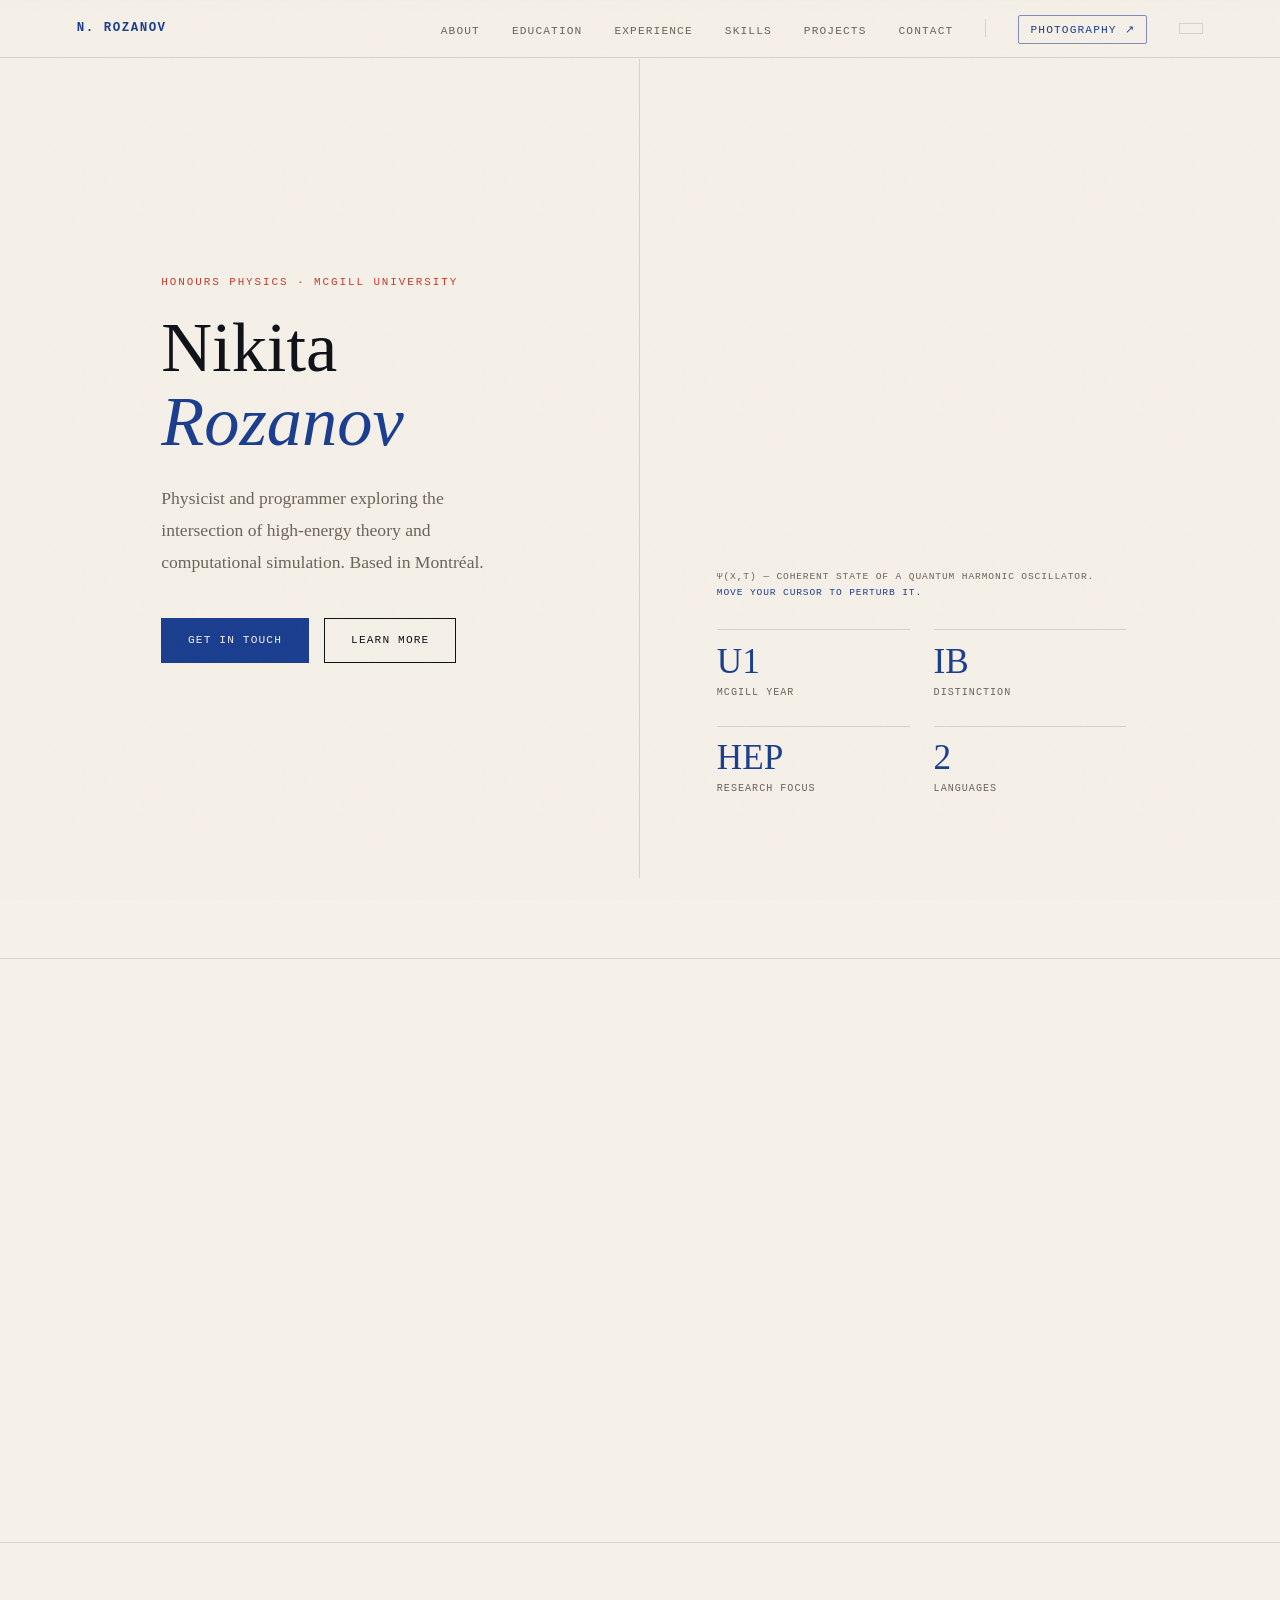
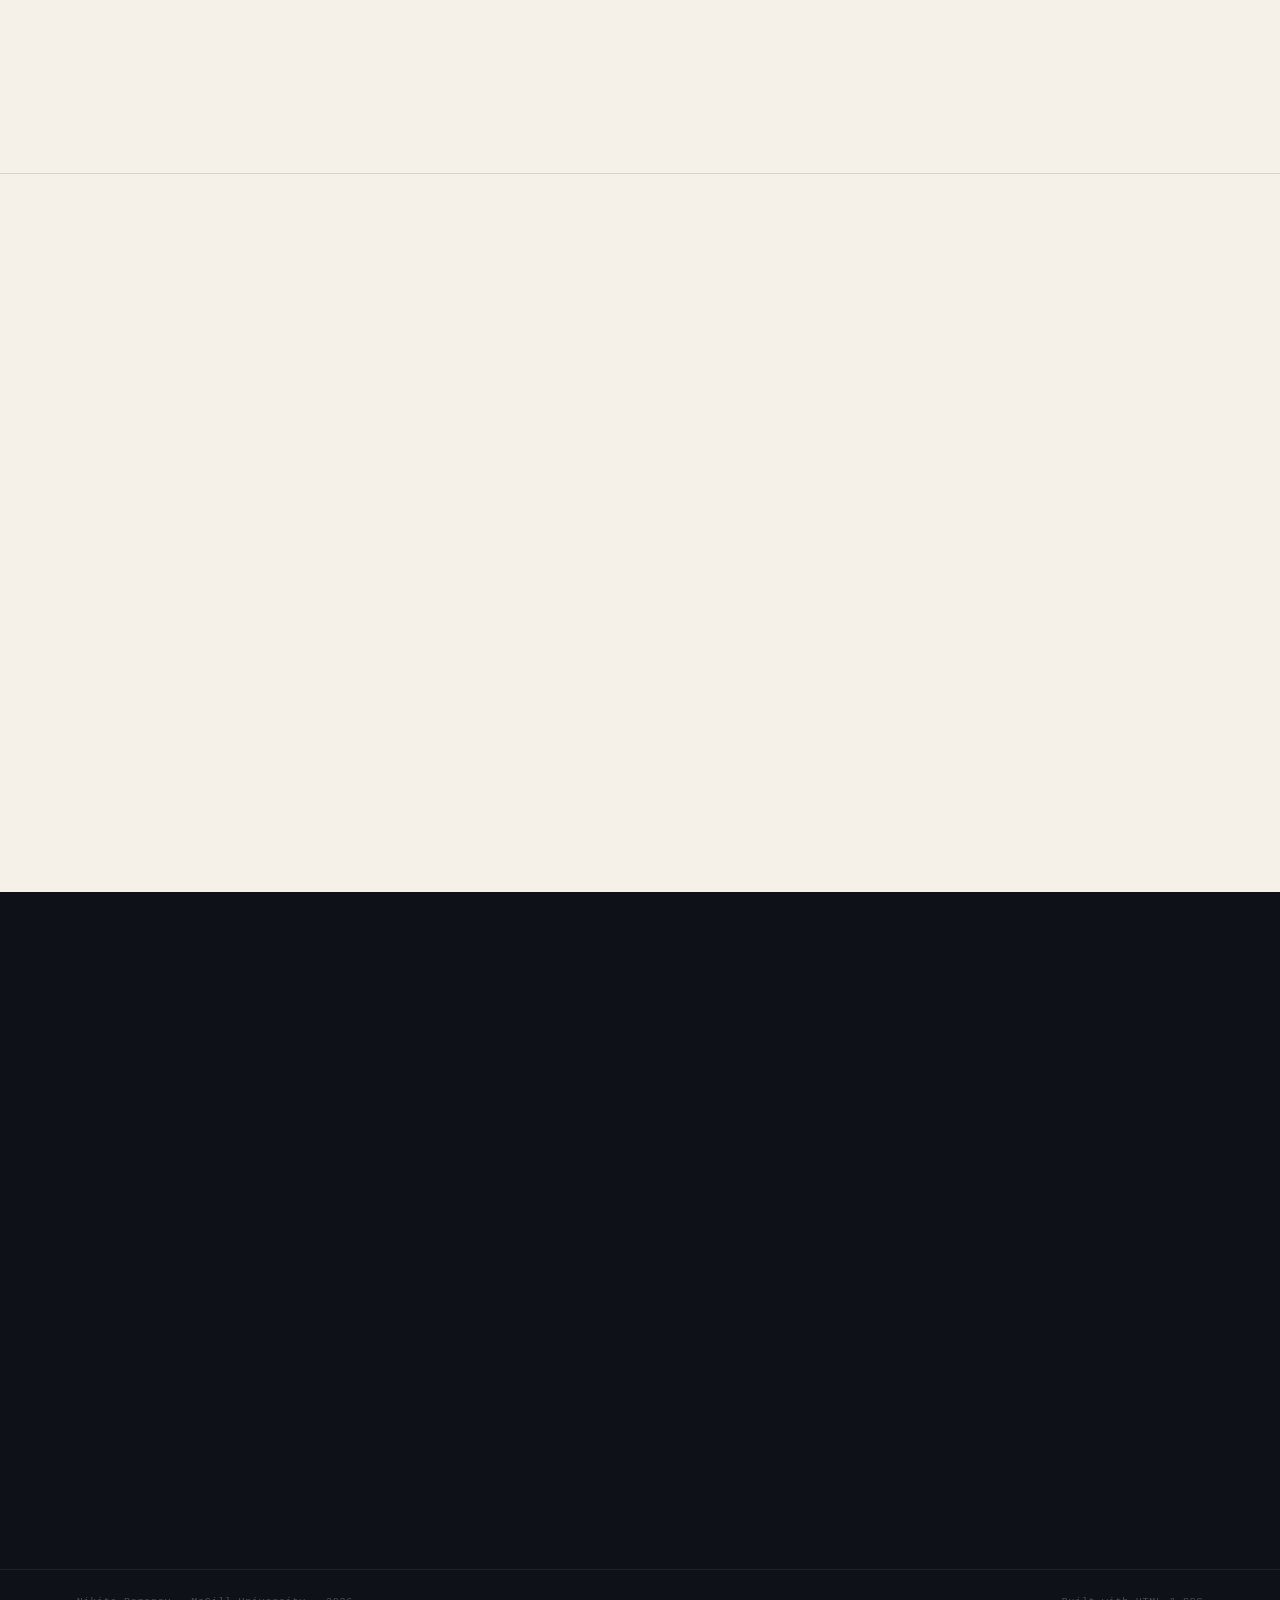
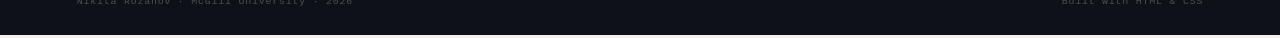
==== commit 2f12251c: "added bugs" ====
--- a/index.html
+++ b/index.html
@@ -49,8 +49,9 @@
       <li><a href="#experience">Experience</a></li>
       <li><a href="#skills">Skills</a></li>
       <li><a href="#projects">Projects</a></li>
+      <li><a href="#contact">Contact</a></li>
+      <li class="nav-sep" aria-hidden="true"></li>
       <li><a href="photography.html" class="nav-external">Photography ↗</a></li>
-      <li><a href="#contact">Contact</a></li>
     </ul>
     <button class="theme-toggle" id="theme-toggle" aria-label="Toggle dark mode"></button>
     <button class="burger" id="burger" aria-label="Toggle menu">
--- a/css/style.css
+++ b/css/style.css
@@ -70,15 +70,29 @@
   transition: background 0.25s, color 0.25s, border-color 0.25s;
 }
 
-/* ── PHOTOGRAPHY NAV LINK ────────────────────────── */
+/* ── NAV: SECTION LINKS vs SEPARATE PAGE ─────────── */
+/* Vertical divider separating in-page anchors from the Photography page */
+.nav-sep {
+  width: 1px;
+  height: 18px;
+  align-self: center;
+  background: var(--rule);
+}
+
+/* Photography lives on its own page — give it a distinct boxed "external" treatment */
 .nav-links a.nav-external {
-  border: 1px solid var(--rule);
-  padding: 0.2rem 0.6rem;
+  display: inline-flex;
+  align-items: center;
+  gap: 0.35em;
+  border: 1px solid color-mix(in srgb, var(--accent) 55%, transparent);
+  border-radius: 2px;
+  padding: 0.28rem 0.7rem;
   color: var(--accent);
   transition: color 0.2s, border-color 0.2s, background 0.2s;
 }
 
-.nav-links a.nav-external:hover {
+.nav-links a.nav-external:hover,
+.nav-links a.nav-external.active {
   background: var(--accent);
   border-color: var(--accent);
   color: var(--paper);
@@ -95,6 +109,7 @@
   text-transform: uppercase;
   color: var(--muted);
   padding: 0.3rem 0.7rem;
+  margin-left: 2rem;
   transition: color 0.2s, border-color 0.2s;
 }
 
@@ -192,7 +207,9 @@
 
 .nav-links {
   display: flex;
-  gap: 2.2rem;
+  align-items: center;
+  gap: 2rem;
+  margin-left: auto;   /* group links + toggle to the right, logo stays left */
 }
 
 .nav-links a {
@@ -724,7 +741,9 @@
   .nav-links {
     display: none;
     flex-direction: column;
+    align-items: stretch;
     gap: 0;
+    margin-left: 0;
     position: absolute;
     top: var(--nav-h);
     left: 0; right: 0;
@@ -736,12 +755,29 @@
 
   .nav-links li { border-bottom: 1px solid var(--rule); }
 
+  /* divider is meaningless in the stacked menu */
+  .nav-sep { display: none; }
+
   .nav-links a {
     display: block;
     padding: 0.9rem var(--gutter);
     font-size: 0.75rem;
   }
 
+  /* let Photography read as a normal menu row, but keep its accent colour */
+  .nav-links a.nav-external {
+    display: block;
+    border: none;
+    border-radius: 0;
+    padding: 0.9rem var(--gutter);
+    color: var(--accent);
+  }
+  .nav-links a.nav-external:hover,
+  .nav-links a.nav-external.active {
+    background: none;
+    color: var(--accent);
+  }
+
   .burger { display: flex; }
 }
 
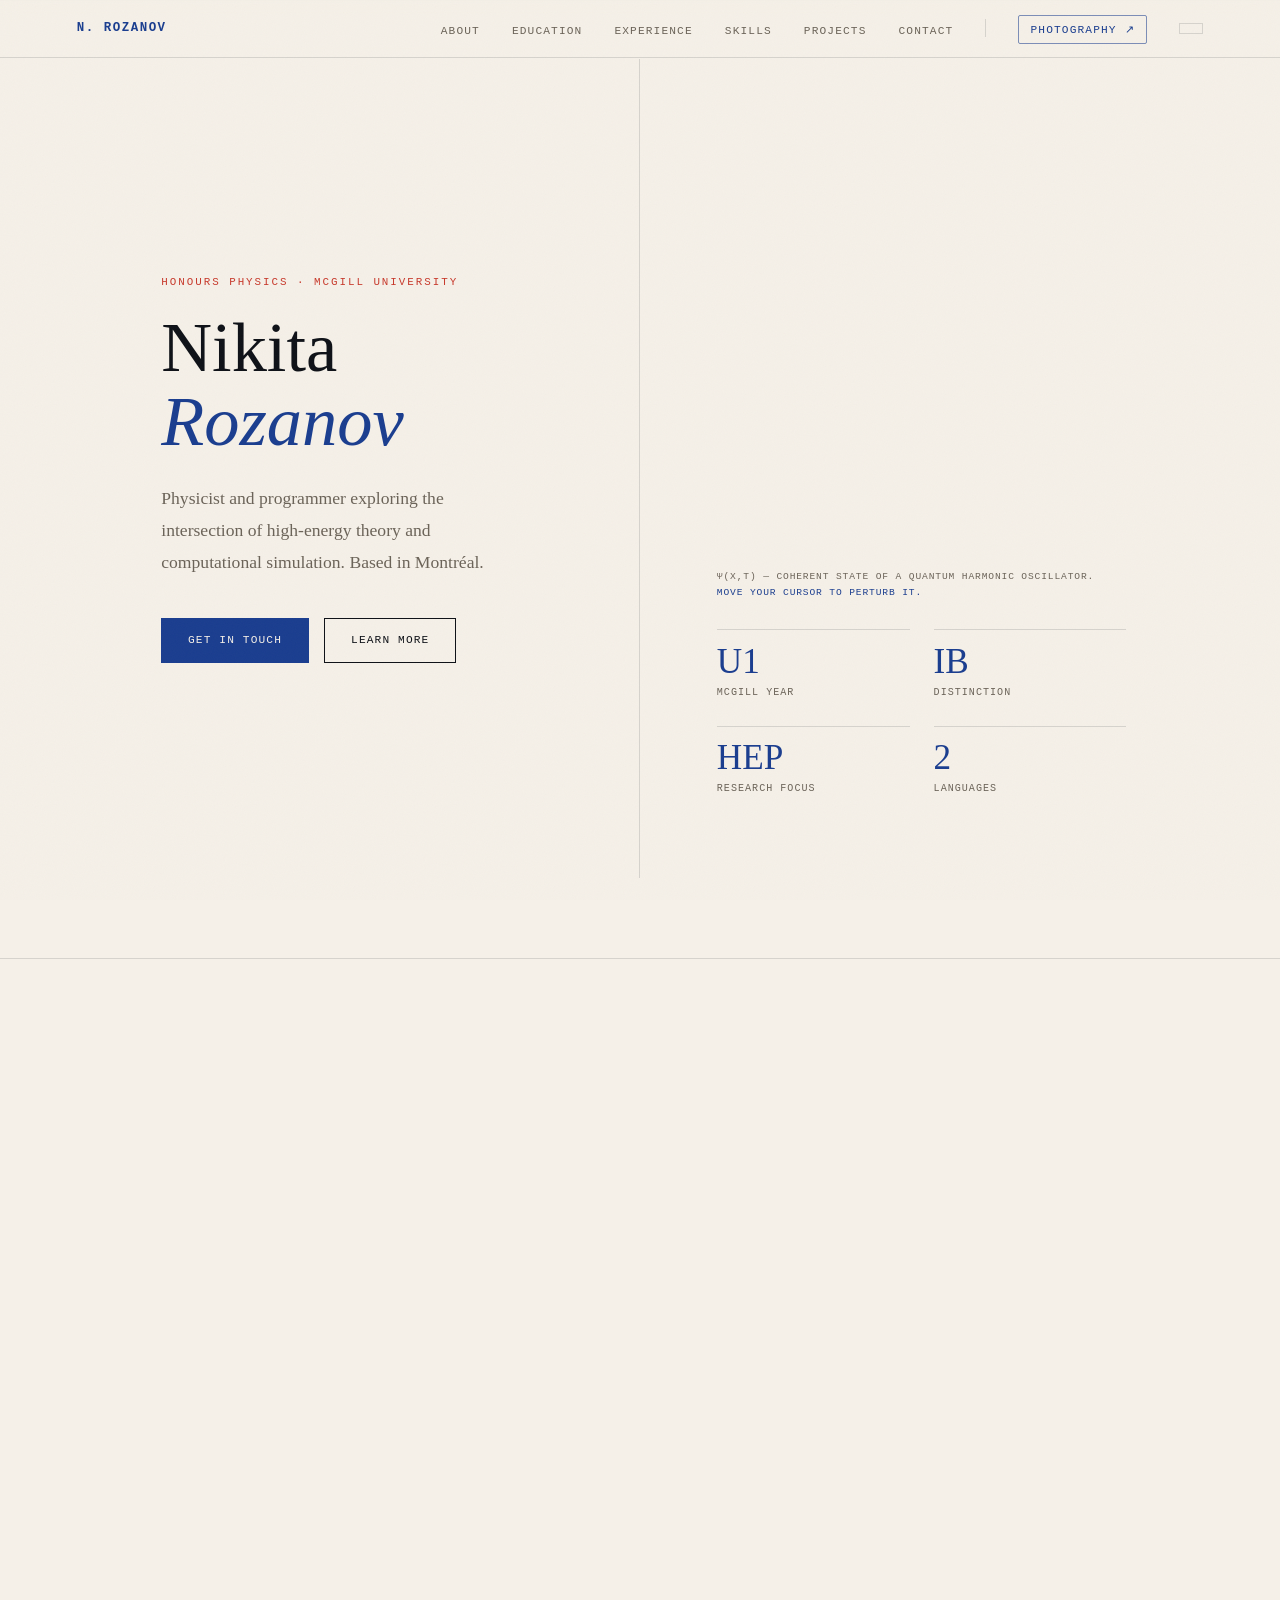
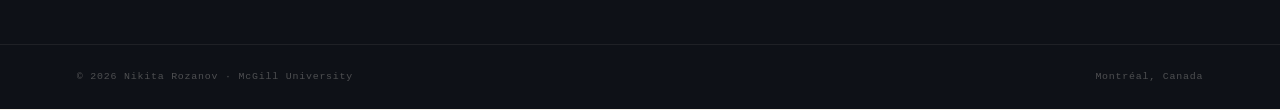
==== commit 95694006: "Design pass: tonal rhythm, hierarchy, color orchestration, craft polish - Add subtle alternating sec" ====
--- a/index.html
+++ b/index.html
@@ -110,7 +110,7 @@
       </div>
       <div class="about-grid">
         <div class="about-text reveal">
-          <p>
+          <p class="lede">
             I'm a <strong>second-year Honours Physics student</strong> at <a href="https://www.mcgill.ca" target="_blank" rel="noopener">McGill University</a>,
             considering a joint Honours in Physics and Computer Science. My academic interest
             centres on <strong>high-energy and particle physics</strong>, particularly the
@@ -141,7 +141,7 @@
     </section>
 
     <!-- EDUCATION -->
-    <section id="education">
+    <section id="education" class="tint">
       <div class="section-header reveal">
         <span class="section-num">02</span>
         <h2>Education</h2>
@@ -156,7 +156,7 @@
             Honours Classical Mechanics, Ordinary Differential Equations, Complex Variables,
             Signal Processing, and Discrete Mathematics.
           </p>
-          <span class="edu-badge">Active</span>
+          <span class="edu-badge edu-badge--red">Active</span>
         </div>
         <div class="edu-dates">Sep 2024 &ndash; Jun 2028<br>Montr&eacute;al, Canada</div>
       </div>
@@ -190,7 +190,7 @@
           <p class="edu-details">
             Working remotely with a Luxembourg-based aerospace company on physics research and modelling for spacecraft systems.
           </p>
-          <span class="edu-badge">Active</span>
+          <span class="edu-badge edu-badge--red">Active</span>
         </div>
         <div class="edu-dates">Mar 2026 &ndash; Present<br>Luxembourg (Remote)</div>
       </div>
@@ -198,7 +198,7 @@
     </section>
 
     <!-- SKILLS -->
-    <section id="skills">
+    <section id="skills" class="tint">
       <div class="section-header reveal">
         <span class="section-num">04</span>
         <h2>Skills</h2>
@@ -365,8 +365,8 @@
   </main>
 
   <footer>
-    <span>Nikita Rozanov &middot; McGill University &middot; 2026</span>
-    <span>Built with HTML &amp; CSS</span>
+    <span>&copy; 2026 Nikita Rozanov &middot; McGill University</span>
+    <span>Montr&eacute;al, Canada</span>
   </footer>
 
   <script src="js/main.js"></script>
--- a/css/style.css
+++ b/css/style.css
@@ -13,6 +13,7 @@
   --serif:   'EB Garamond', Georgia, serif;
   --mono:    'Space Mono', monospace;
   --nav-h:   58px;
+  --ease:    cubic-bezier(0.22, 1, 0.36, 1);
 }
 
 /* ── DARK MODE ───────────────────────────────────── */
@@ -84,6 +85,7 @@
   display: inline-flex;
   align-items: center;
   gap: 0.35em;
+  white-space: nowrap;
   border: 1px solid color-mix(in srgb, var(--accent) 55%, transparent);
   border-radius: 2px;
   padding: 0.28rem 0.7rem;
@@ -126,6 +128,28 @@
   line-height: 1.65;
   color: var(--ink);
   background: var(--paper);
+}
+
+/* branded text selection */
+::selection {
+  background: var(--accent);
+  color: var(--paper);
+}
+
+/* refined scrollbar */
+* {
+  scrollbar-width: thin;
+  scrollbar-color: color-mix(in srgb, var(--muted) 55%, transparent) transparent;
+}
+::-webkit-scrollbar { width: 10px; height: 10px; }
+::-webkit-scrollbar-track { background: transparent; }
+::-webkit-scrollbar-thumb {
+  background: color-mix(in srgb, var(--muted) 45%, transparent);
+  border: 3px solid var(--paper);
+  border-radius: 10px;
+}
+::-webkit-scrollbar-thumb:hover {
+  background: color-mix(in srgb, var(--accent) 60%, transparent);
 }
 
 /* paper noise texture */
@@ -203,6 +227,7 @@
   letter-spacing: 0.12em;
   text-transform: uppercase;
   color: var(--accent);
+  white-space: nowrap;
 }
 
 .nav-links {
@@ -400,6 +425,12 @@
   border-top: 1px solid var(--rule);
 }
 
+/* Tonal rhythm — alternating sections sit on a faint surface so the long
+   single-column scroll reads as chunks rather than one undifferentiated sheet */
+section.tint {
+  background: var(--surface);
+}
+
 .section-header {
   display: flex;
   align-items: baseline;
@@ -455,6 +486,15 @@
   line-height: 1.85;
 }
 
+/* Lede — the opening paragraph carries more weight to lead the eye in */
+.about-text p.lede {
+  font-size: 1.4rem;
+  line-height: 1.55;
+  color: var(--ink);
+  margin-bottom: 1.6rem;
+}
+.about-text p.lede strong { font-weight: 600; }
+
 .about-text p strong { color: var(--ink); font-weight: 600; }
 
 .sub-label {
@@ -535,7 +575,28 @@
   margin-top: 0.6rem;
 }
 
-.edu-badge--red { background: var(--red); }
+/* "live / now" badge — red with a pulsing dot */
+.edu-badge--red {
+  background: var(--red);
+  display: inline-flex;
+  align-items: center;
+  gap: 0.4rem;
+}
+.edu-badge--red::before {
+  content: '';
+  width: 5px;
+  height: 5px;
+  border-radius: 50%;
+  background: #fff;
+  animation: livePulse 2s ease-in-out infinite;
+}
+@keyframes livePulse {
+  0%, 100% { opacity: 1; transform: scale(1); }
+  50%      { opacity: 0.35; transform: scale(0.8); }
+}
+@media (prefers-reduced-motion: reduce) {
+  .edu-badge--red::before { animation: none; }
+}
 
 /* ── SKILLS ──────────────────────────────────────── */
 .skills-grid {
@@ -552,7 +613,7 @@
   border: 1px solid var(--rule);
   border-top: 2px solid var(--rule);
   padding: 1.5rem;
-  transition: border-color 0.2s, border-top-color 0.2s, transform 0.2s;
+  transition: border-color 0.2s var(--ease), border-top-color 0.2s var(--ease), transform 0.3s var(--ease);
 }
 
 .skill-card:hover {
@@ -721,23 +782,8 @@
 }
 
 /* ── RESPONSIVE ──────────────────────────────────── */
-@media (max-width: 820px) {
-  #hero {
-    grid-template-columns: 1fr;
-  }
-
-  .hero-left {
-    border-right: none;
-    padding-top: calc(var(--nav-h) + 3rem);
-  }
-
-  .hero-right { display: none; }
-
-  .about-grid   { grid-template-columns: 1fr; gap: 2.5rem; }
-  .contact-grid { grid-template-columns: 1fr; gap: 2.5rem; }
-  .edu-item     { grid-template-columns: 1fr; }
-  .edu-dates    { text-align: left; }
-
+/* Nav has many items — collapse it to a menu well before the content reflows */
+@media (max-width: 1024px) {
   .nav-links {
     display: none;
     flex-direction: column;
@@ -781,6 +827,24 @@
   .burger { display: flex; }
 }
 
+@media (max-width: 820px) {
+  #hero {
+    grid-template-columns: 1fr;
+  }
+
+  .hero-left {
+    border-right: none;
+    padding-top: calc(var(--nav-h) + 3rem);
+  }
+
+  .hero-right { display: none; }
+
+  .about-grid   { grid-template-columns: 1fr; gap: 2.5rem; }
+  .contact-grid { grid-template-columns: 1fr; gap: 2.5rem; }
+  .edu-item     { grid-template-columns: 1fr; }
+  .edu-dates    { text-align: left; }
+}
+
 @media (max-width: 520px) {
   .project-item { grid-template-columns: 1fr; }
   .project-year { writing-mode: horizontal-tb; transform: none; }
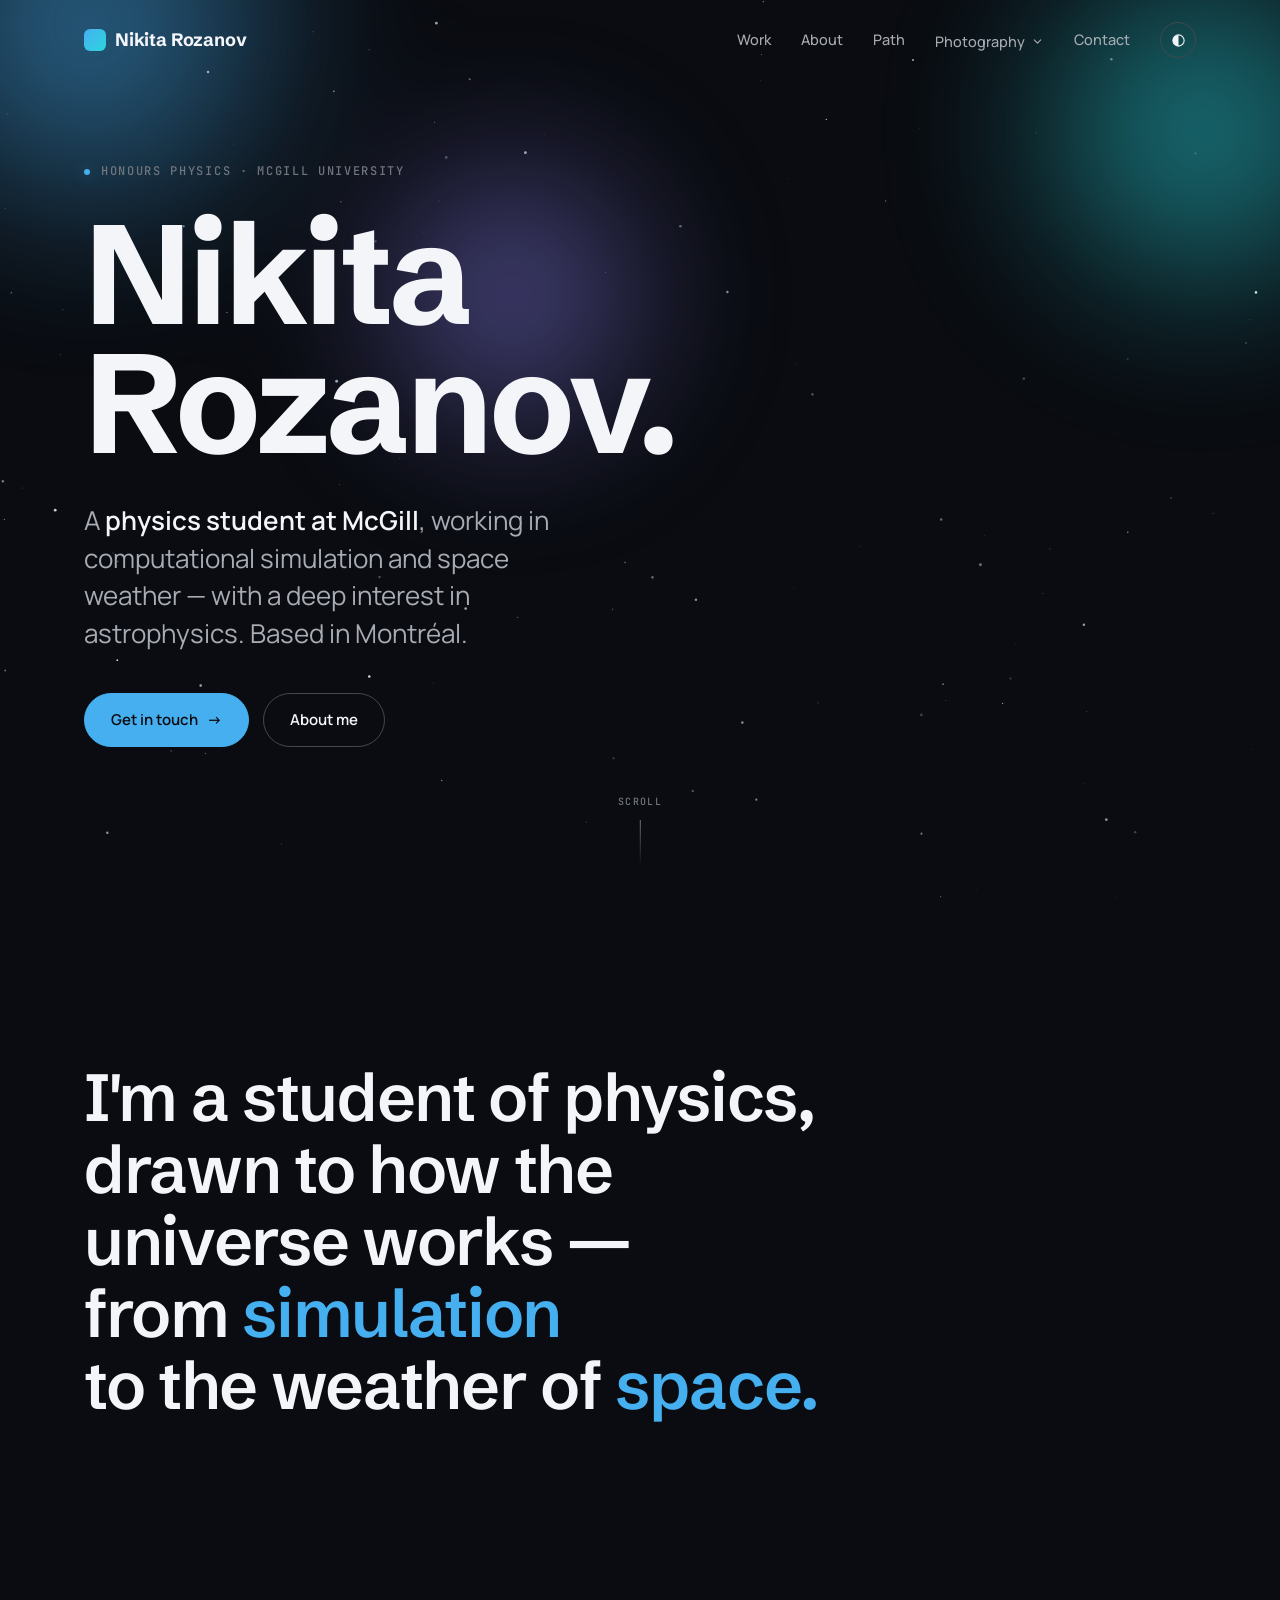
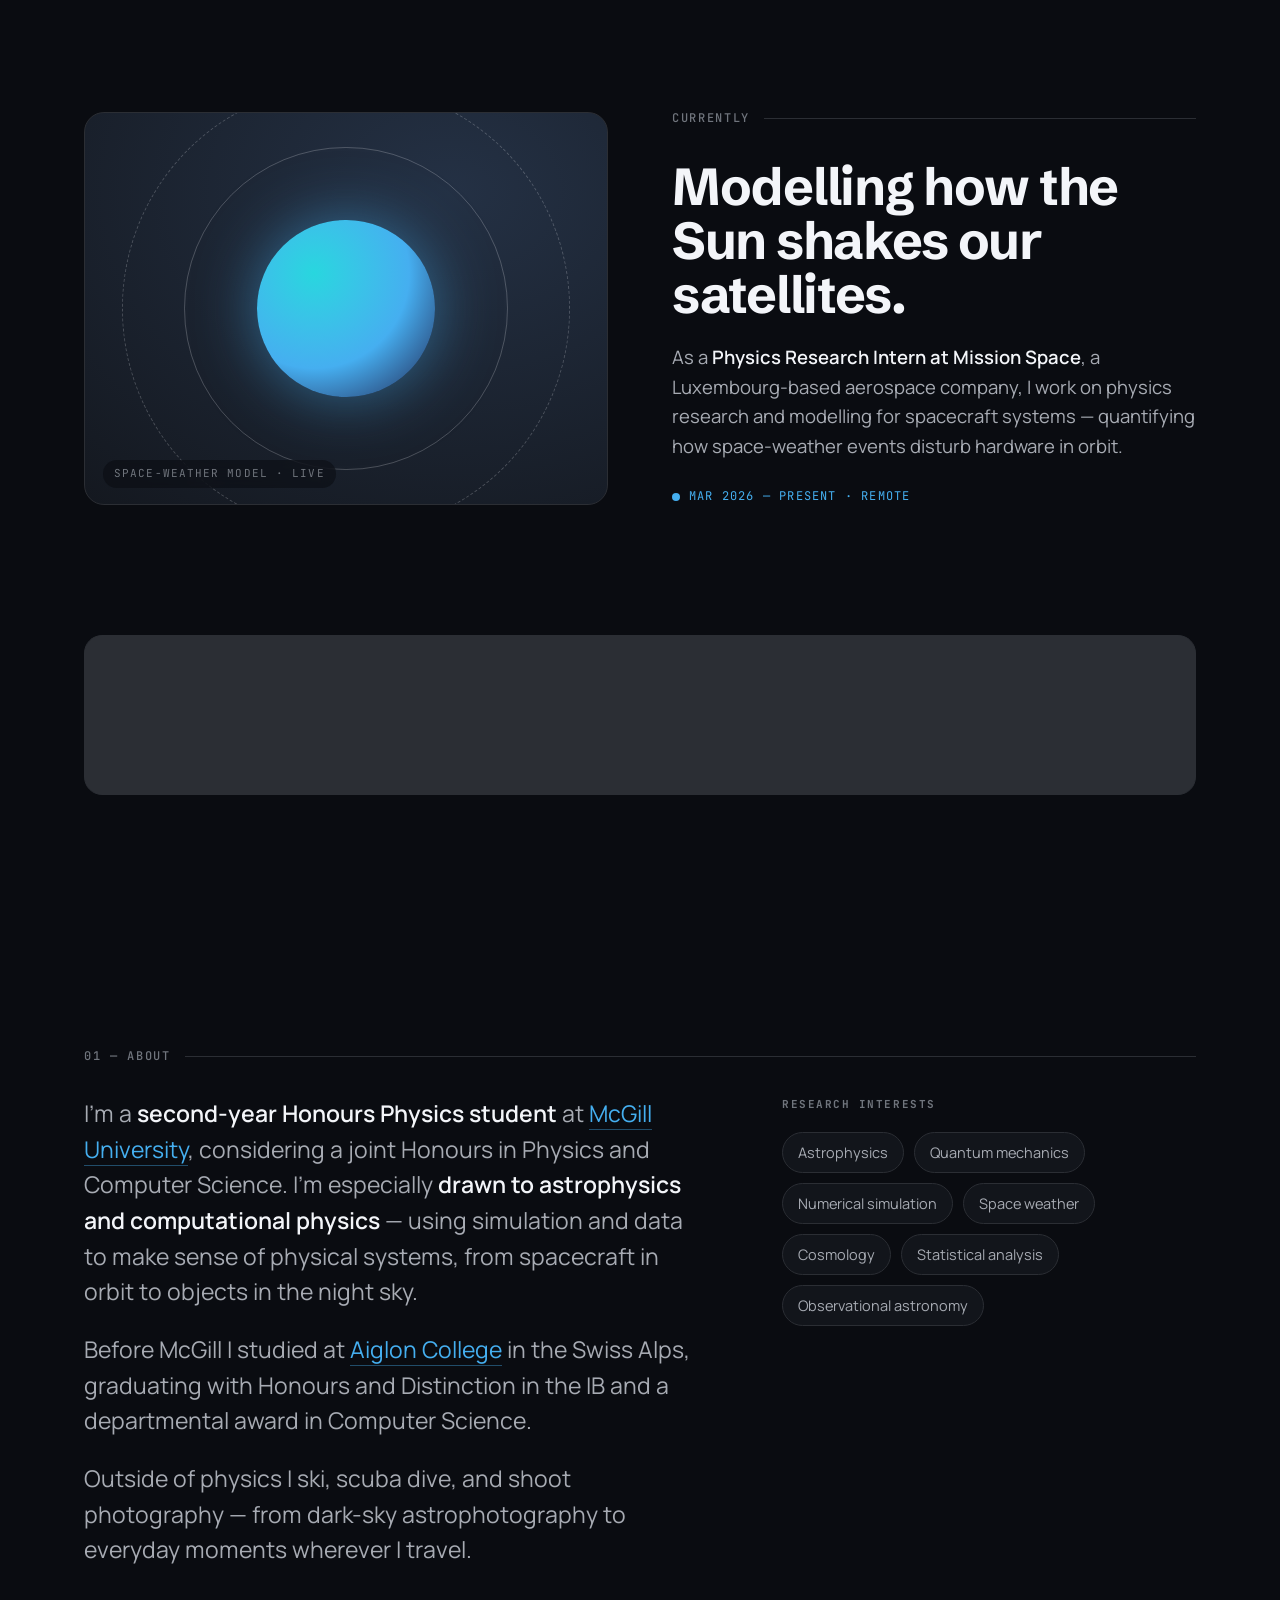
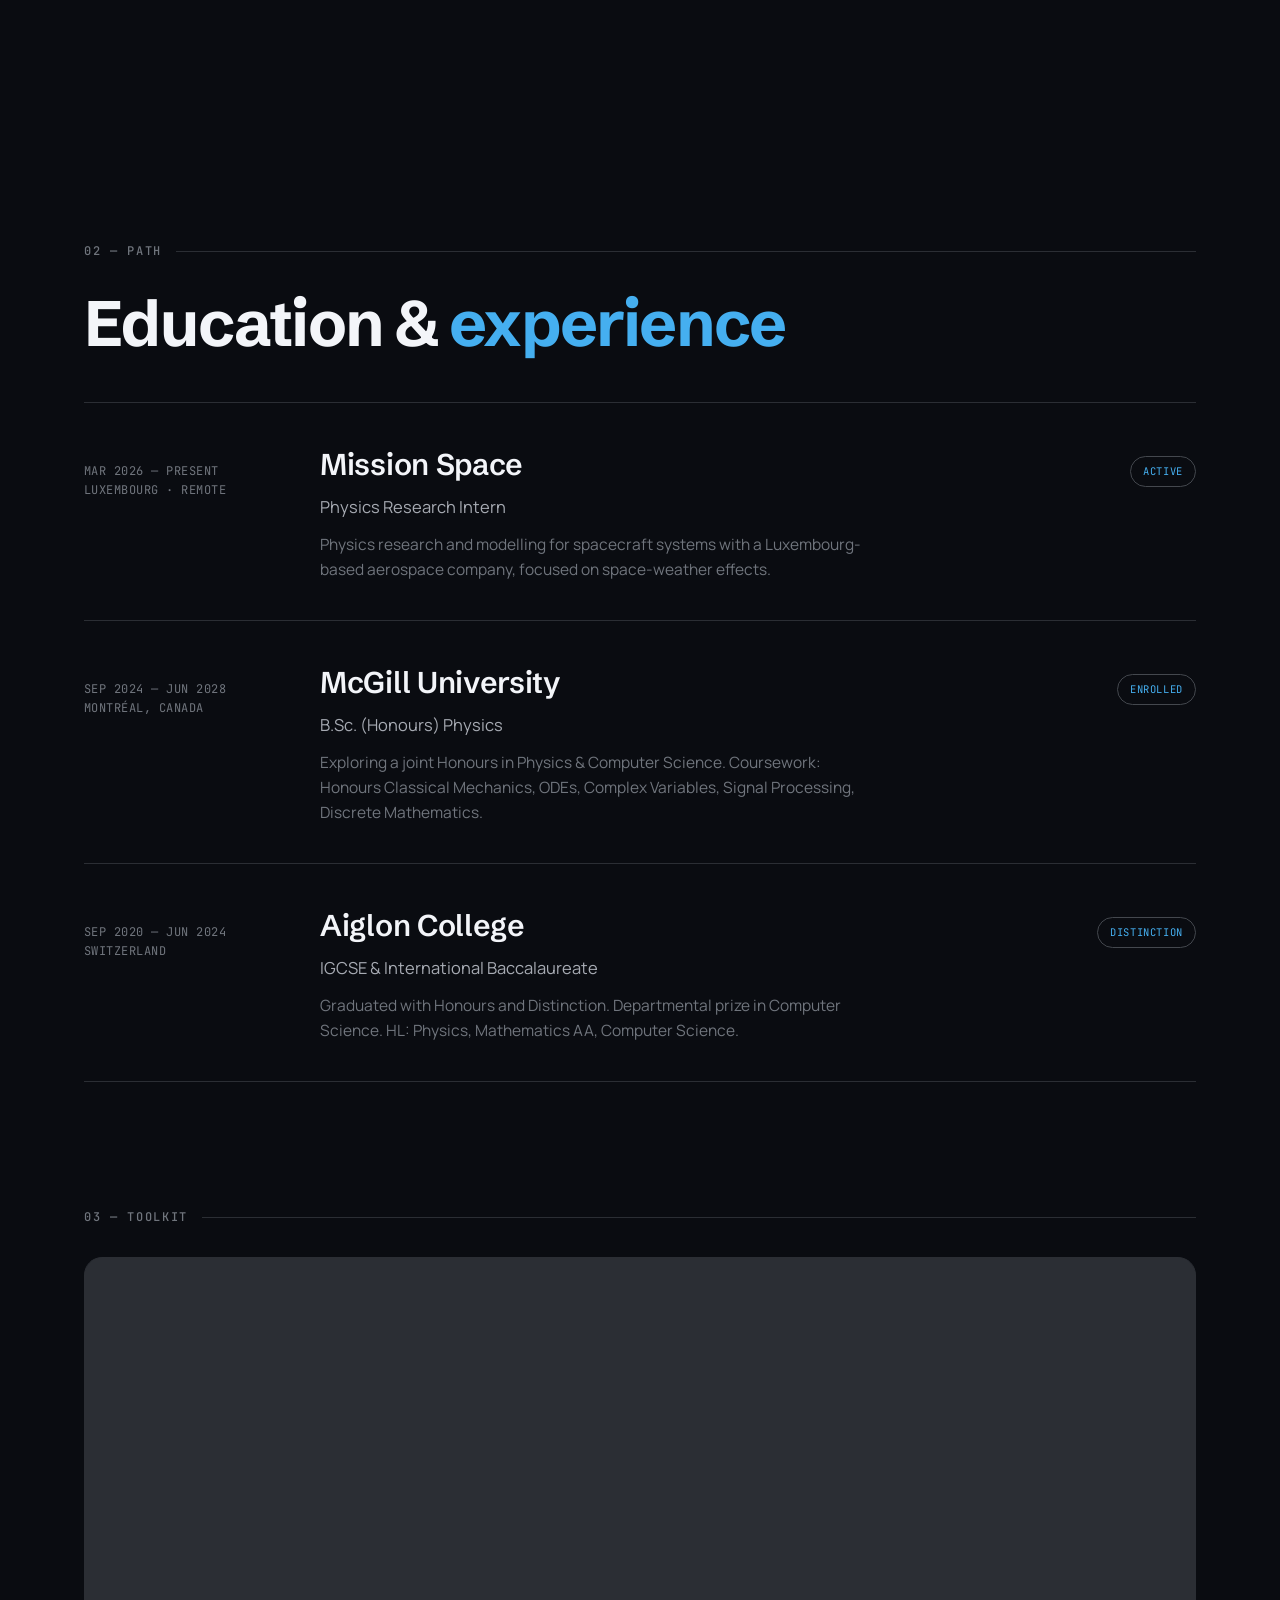
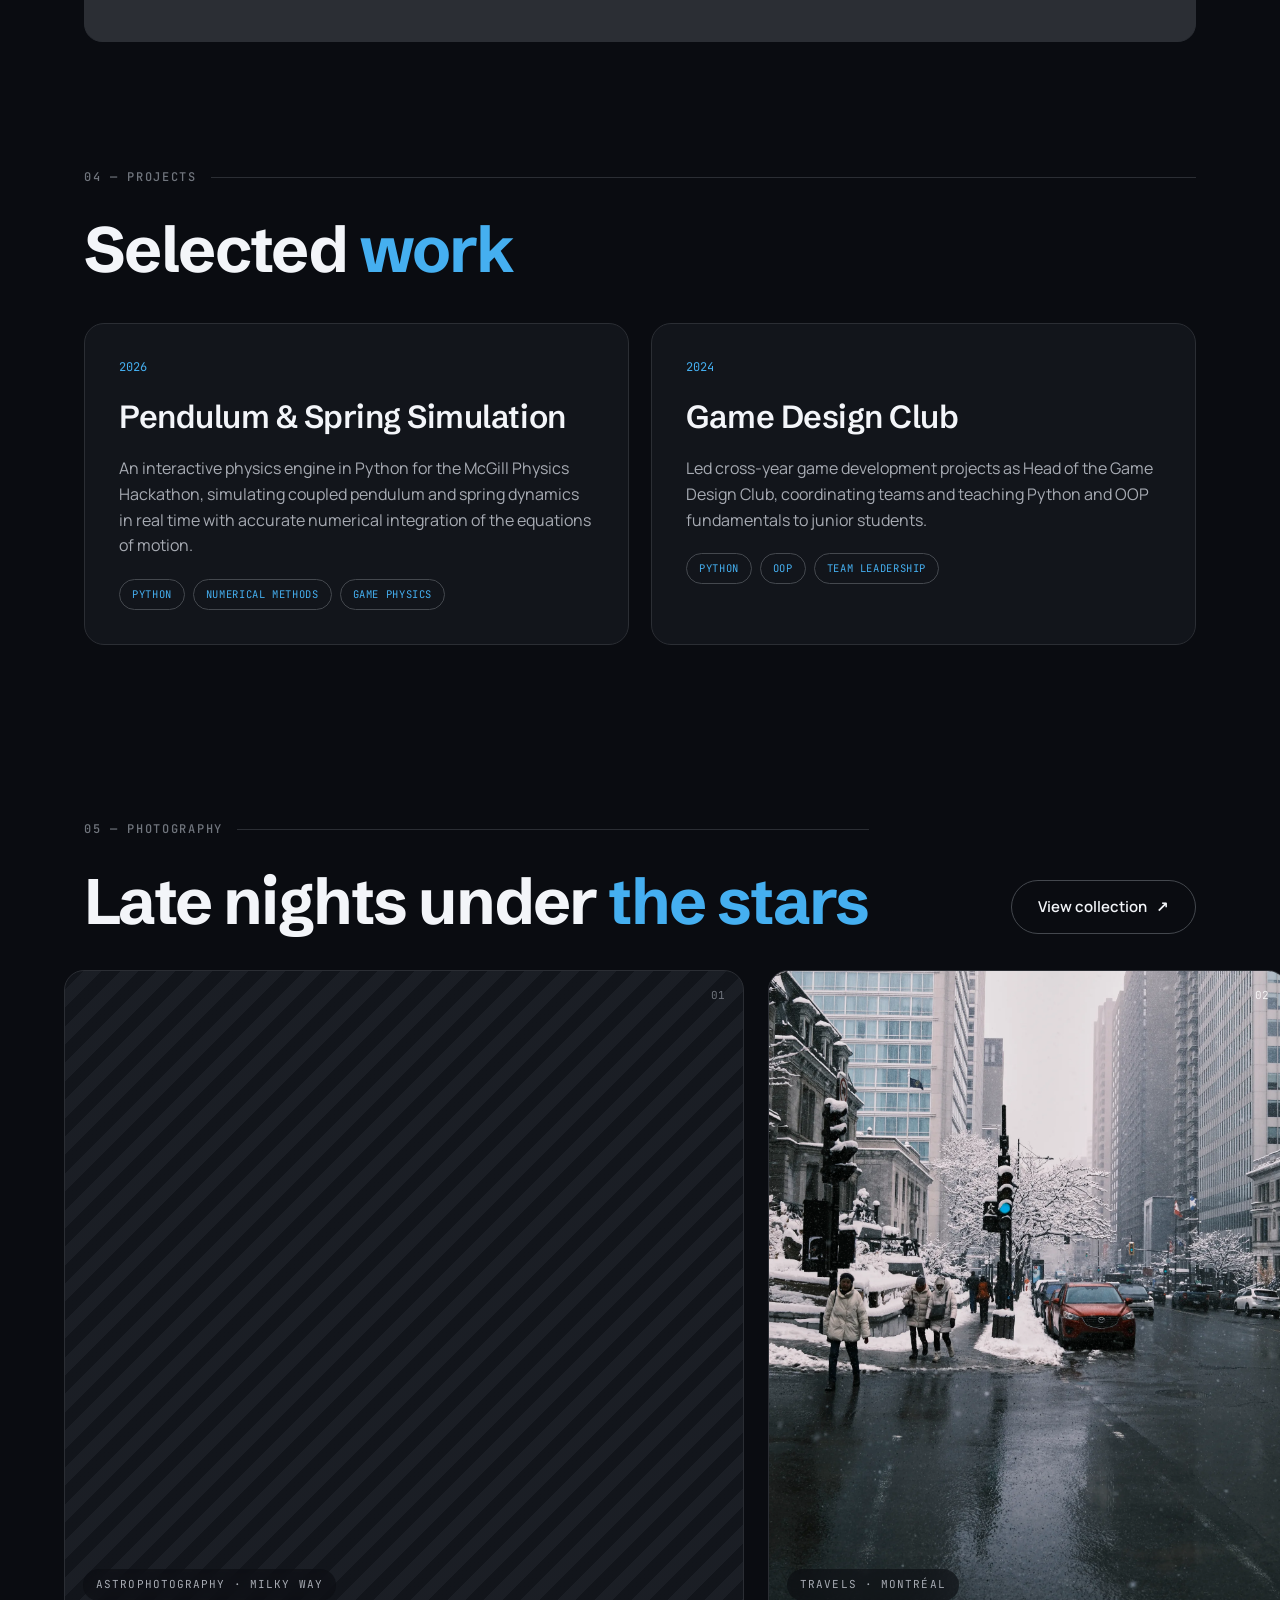
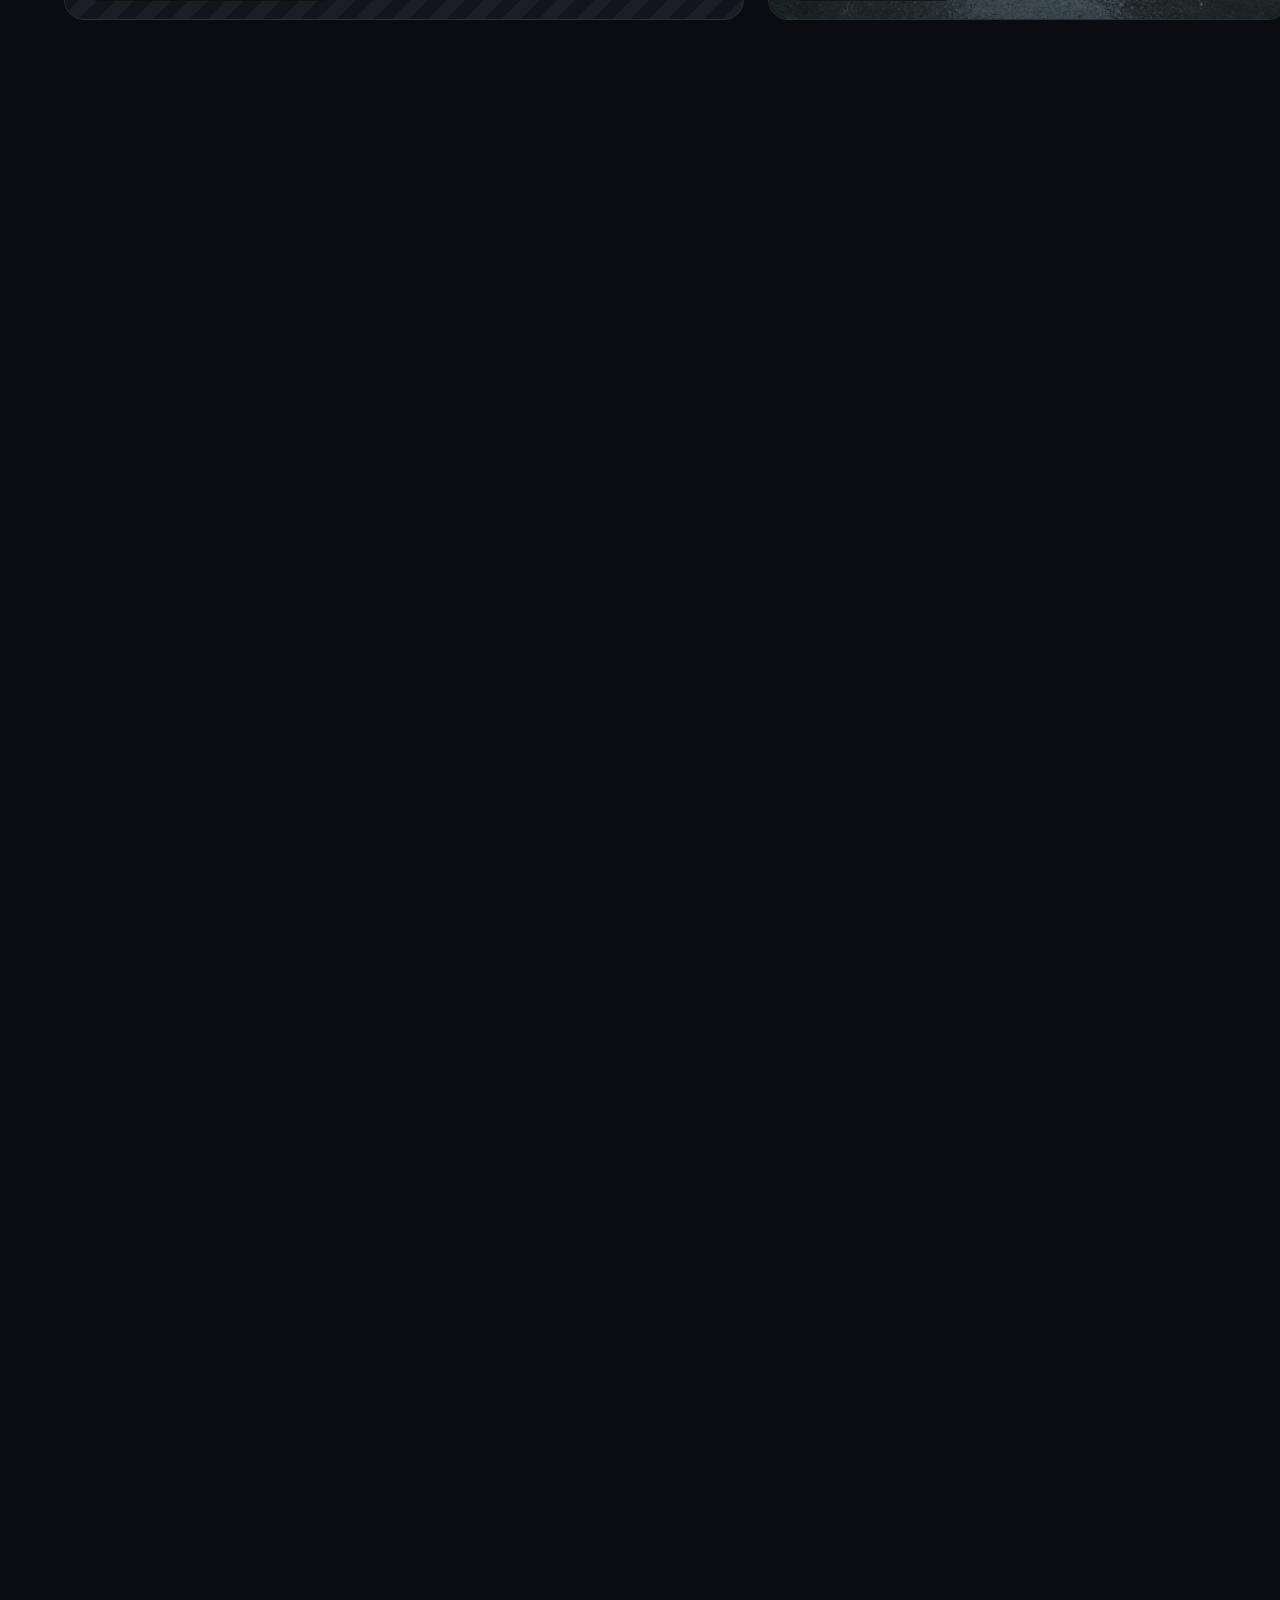
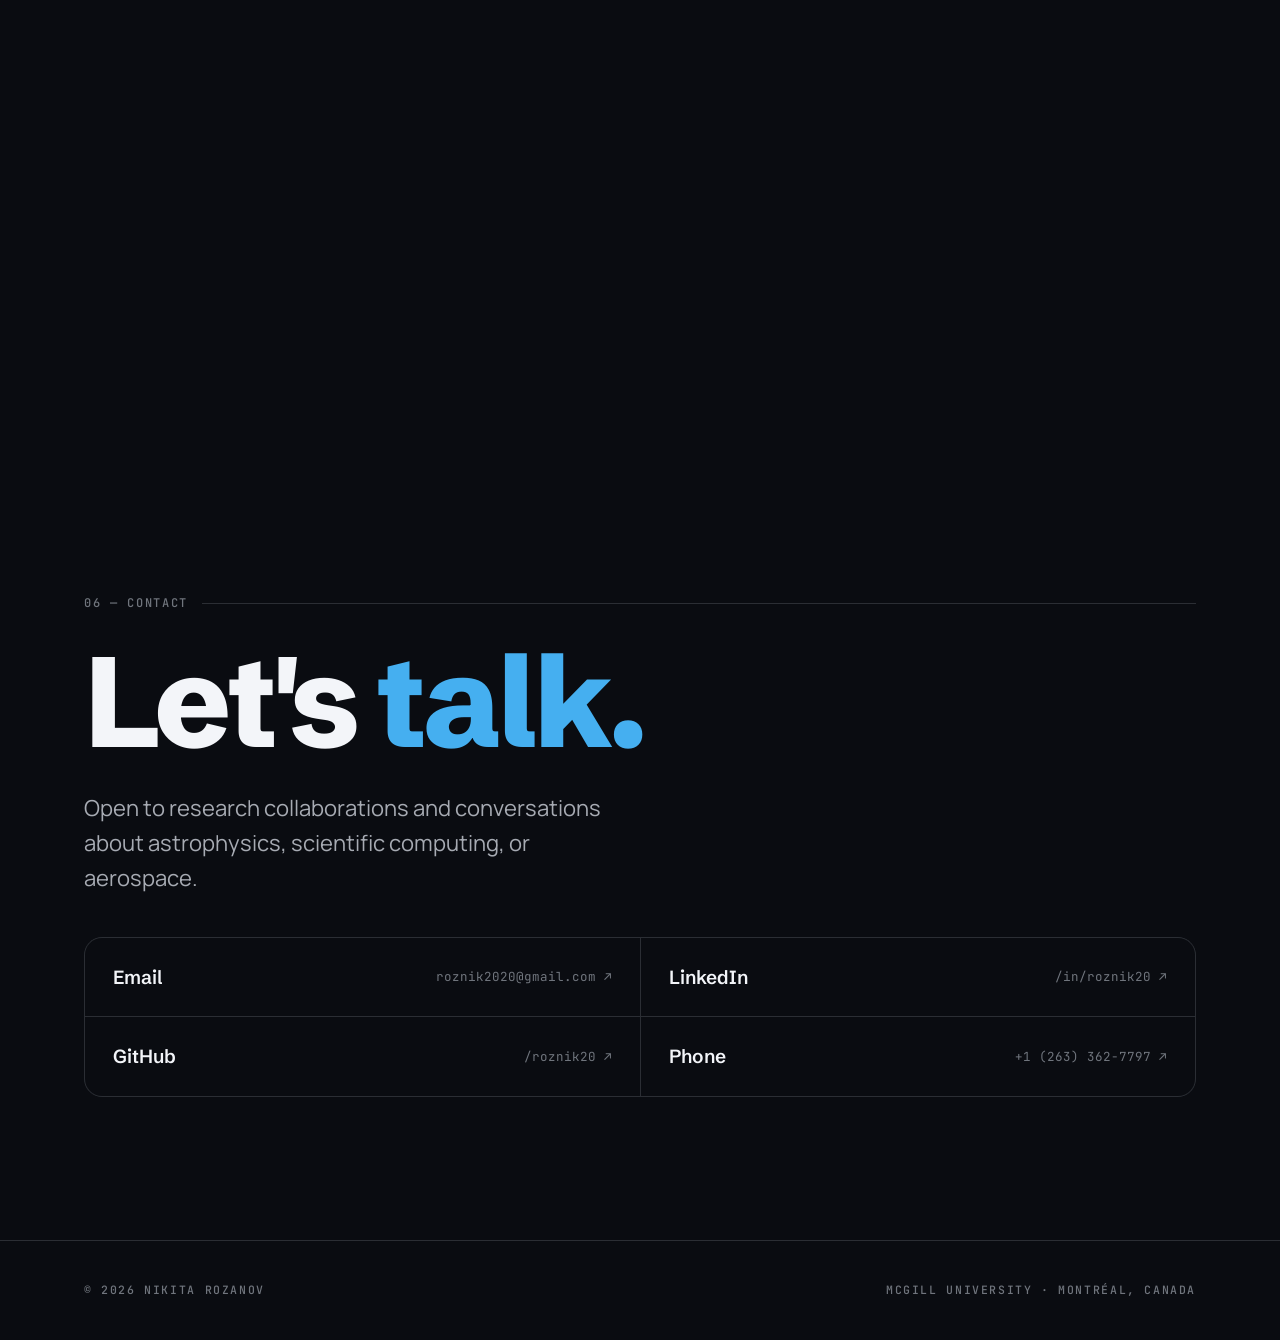
==== commit 820521f0: "Redesign site: dark flagship homepage + matching photography gallery Replace the old EB Garamond / l" ====
--- a/index.html
+++ b/index.html
@@ -1,374 +1,270 @@
 <!DOCTYPE html>
 <html lang="en">
 <head>
-  <meta charset="UTF-8" />
-  <meta name="viewport" content="width=device-width, initial-scale=1.0" />
-  <title>Nikita Rozanov — Physics &amp; CS</title>
-  <meta name="description" content="Nikita Rozanov — Honours Physics student at McGill University working in high-energy theory and computational simulation. Based in Montréal." />
-  <meta name="author" content="Nikita Rozanov" />
-  <link rel="canonical" href="https://nikitarozanov.com/" />
-  <meta name="theme-color" content="#1a3d8f" />
-
-  <!-- Favicon -->
-  <link rel="icon" href="assets/favicon.svg" type="image/svg+xml" />
-
-  <!-- Open Graph / social share -->
-  <meta property="og:type" content="website" />
-  <meta property="og:site_name" content="Nikita Rozanov" />
-  <meta property="og:title" content="Nikita Rozanov — Physics &amp; CS" />
-  <meta property="og:description" content="Honours Physics student at McGill University working in high-energy theory and computational simulation." />
-  <meta property="og:url" content="https://nikitarozanov.com/" />
-  <meta property="og:image" content="https://nikitarozanov.com/assets/og.png" />
-  <meta property="og:image:width" content="1200" />
-  <meta property="og:image:height" content="630" />
-  <meta name="twitter:card" content="summary_large_image" />
-  <meta name="twitter:title" content="Nikita Rozanov — Physics &amp; CS" />
-  <meta name="twitter:description" content="Honours Physics student at McGill University working in high-energy theory and computational simulation." />
-  <meta name="twitter:image" content="https://nikitarozanov.com/assets/og.png" />
-
-  <link rel="preconnect" href="https://fonts.googleapis.com" />
-  <link rel="preconnect" href="https://fonts.gstatic.com" crossorigin />
-  <link href="https://fonts.googleapis.com/css2?family=EB+Garamond:ital,wght@0,400;0,500;0,600;1,400&family=Space+Mono:wght@400;700&display=swap" rel="stylesheet" />
-  <script>document.documentElement.dataset.theme=localStorage.getItem('theme')||'light'</script>
-  <link rel="stylesheet" href="css/style.css" />
-  <link rel="stylesheet" href="css/animations.css" />
-  <!-- Without JS the scroll-reveal never fires; keep all content visible -->
-  <noscript><style>.reveal{opacity:1 !important;transform:none !important;}</style></noscript>
+<meta charset="UTF-8">
+<meta name="viewport" content="width=device-width, initial-scale=1.0">
+<script>(function(){var t;try{t=localStorage.getItem('nr-theme');}catch(e){}if(t!=='light'&&t!=='dark')t='dark';document.documentElement.setAttribute('data-theme',t);})();</script>
+<title>Nikita Rozanov — Physicist &amp; Programmer</title>
+<meta name="description" content="Nikita Rozanov — Honours Physics at McGill working in computational simulation and space weather, with a deep interest in astrophysics. Based in Montréal." />
+<meta name="author" content="Nikita Rozanov" />
+<link rel="canonical" href="https://nikitarozanov.com/" />
+<meta name="theme-color" content="#16171d" />
+<link rel="icon" href="assets/favicon.svg" type="image/svg+xml" />
+
+<!-- Open Graph / social share -->
+<meta property="og:type" content="website" />
+<meta property="og:site_name" content="Nikita Rozanov" />
+<meta property="og:title" content="Nikita Rozanov — Physicist &amp; Programmer" />
+<meta property="og:description" content="Honours Physics at McGill working in computational simulation and space weather, with a deep interest in astrophysics." />
+<meta property="og:url" content="https://nikitarozanov.com/" />
+<meta property="og:image" content="https://nikitarozanov.com/assets/og.png" />
+<meta property="og:image:width" content="1200" />
+<meta property="og:image:height" content="630" />
+<meta name="twitter:card" content="summary_large_image" />
+<meta name="twitter:title" content="Nikita Rozanov — Physicist &amp; Programmer" />
+<meta name="twitter:description" content="Honours Physics at McGill working in computational simulation and space weather." />
+<meta name="twitter:image" content="https://nikitarozanov.com/assets/og.png" />
+
+<link rel="preconnect" href="https://fonts.googleapis.com">
+<link rel="preconnect" href="https://fonts.gstatic.com" crossorigin>
+<link href="https://fonts.googleapis.com/css2?family=Schibsted+Grotesk:wght@500;600;700;800;900&family=Manrope:wght@400;500;600;700&family=JetBrains+Mono:wght@400;500&display=swap" rel="stylesheet">
+<link rel="stylesheet" href="css/rework.css">
+<!-- Without JS the scroll-reveal never fires; keep all content visible -->
+<noscript><style>.reveal,.statement .line{opacity:1 !important;transform:none !important;}</style></noscript>
 </head>
 <body>
-
-  <!-- READING PROGRESS -->
-  <div id="progress-bar"></div>
-
-  <!-- NAV -->
-  <nav id="navbar">
-    <a href="#hero" class="nav-logo">N. Rozanov</a>
-    <ul class="nav-links">
-      <li><a href="#about">About</a></li>
-      <li><a href="#education">Education</a></li>
-      <li><a href="#experience">Experience</a></li>
-      <li><a href="#skills">Skills</a></li>
-      <li><a href="#projects">Projects</a></li>
-      <li><a href="#contact">Contact</a></li>
-      <li class="nav-sep" aria-hidden="true"></li>
-      <li><a href="photography.html" class="nav-external">Photography ↗</a></li>
-    </ul>
-    <button class="theme-toggle" id="theme-toggle" aria-label="Toggle dark mode"></button>
-    <button class="burger" id="burger" aria-label="Toggle menu">
-      <span></span><span></span><span></span>
-    </button>
-  </nav>
-
-  <!-- HERO -->
-  <section id="hero">
-    <div class="hero-left">
-      <p class="hero-label">Honours Physics &middot; McGill University</p>
-      <h1>Nikita<br><em>Rozanov</em></h1>
-      <p class="hero-desc">
-        Physicist and programmer exploring the intersection of high-energy theory and
-        computational simulation. Based in Montr&eacute;al.
-      </p>
-      <div class="hero-ctas">
-        <a href="#contact" class="btn btn-fill">Get in touch</a>
-        <a href="#about" class="btn">Learn more</a>
-      </div>
-    </div>
-
-    <div class="hero-right">
-      <div class="particle-wrap">
-        <canvas id="particleCanvas"></canvas>
-      </div>
-      <p class="hero-caption">ψ(x,t) — coherent state of a quantum harmonic oscillator. <span class="accent">Move your cursor to perturb it.</span></p>
-      <div class="hero-stats">
-        <div class="stat">
-          <div class="stat-num">U1</div>
-          <div class="stat-label">McGill Year</div>
-        </div>
-        <div class="stat">
-          <div class="stat-num">IB</div>
-          <div class="stat-label">Distinction</div>
-        </div>
-        <div class="stat">
-          <div class="stat-num">HEP</div>
-          <div class="stat-label">Research Focus</div>
-        </div>
-        <div class="stat">
-          <div class="stat-num">2</div>
-          <div class="stat-label">Languages</div>
-        </div>
-      </div>
-    </div>
-  </section>
-
-  <main>
-
-    <!-- ABOUT -->
-    <section id="about">
-      <div class="section-header reveal">
-        <span class="section-num">01</span>
-        <h2>About</h2>
-      </div>
-      <div class="about-grid">
-        <div class="about-text reveal">
-          <p class="lede">
-            I'm a <strong>second-year Honours Physics student</strong> at <a href="https://www.mcgill.ca" target="_blank" rel="noopener">McGill University</a>,
-            considering a joint Honours in Physics and Computer Science. My academic interest
-            centres on <strong>high-energy and particle physics</strong>, particularly the
-            theoretical and computational tools used to model quantum chromodynamics and
-            heavy-ion collisions.
-          </p>
-          <p>
-            Before McGill, I attended
-            <a href="https://www.aiglon.ch" target="_blank" rel="noopener"><strong>Aiglon College in Switzerland</strong></a>, where I graduated with Honours
-            and Distinction in the IB, earning a departmental award in Computer Science.
-          </p>
-          <p>
-            Outside of physics I enjoy skiing, astrophotography, and exploring new places.
-          </p>
-        </div>
-        <div class="reveal">
-          <p class="sub-label">Research Interests</p>
-          <ul class="interests-list">
-            <li>High-energy &amp; particle physics</li>
-            <li>Quantum Mechanics</li>
-            <li>Numerical simulation methods</li>
-            <li>Cosmology</li>
-            <li>Statistical data analysis</li>
-            <li>Astrophotography &amp; observational astronomy</li>
-          </ul>
-        </div>
-      </div>
-    </section>
-
-    <!-- EDUCATION -->
-    <section id="education" class="tint">
-      <div class="section-header reveal">
-        <span class="section-num">02</span>
-        <h2>Education</h2>
-      </div>
-
-      <div class="edu-item reveal">
-        <div class="edu-main">
-          <p class="edu-school"><a href="https://www.mcgill.ca" target="_blank" rel="noopener">McGill University</a></p>
-          <p class="edu-degree">B.Sc. (Honours) Physics</p>
-          <p class="edu-details">
-            Exploring joint Honours in Physics &amp; Computer Science. Coursework includes
-            Honours Classical Mechanics, Ordinary Differential Equations, Complex Variables,
-            Signal Processing, and Discrete Mathematics.
-          </p>
-          <span class="edu-badge edu-badge--red">Active</span>
-        </div>
-        <div class="edu-dates">Sep 2024 &ndash; Jun 2028<br>Montr&eacute;al, Canada</div>
-      </div>
-
-      <div class="edu-item reveal">
-        <div class="edu-main">
-          <p class="edu-school"><a href="https://www.aiglon.ch" target="_blank" rel="noopener">Aiglon College</a></p>
-          <p class="edu-degree">IGCSE &amp; International Baccalaureate (IB)</p>
-          <p class="edu-details">
-            Graduated with Honours and Distinction. Departmental prize in Computer Science.
-            HL subjects: Physics, Mathematics: Analysis &amp; Approaches, Computer Science.
-          </p>
-          <span class="edu-badge">Honours &amp; Distinction</span>
-        </div>
-        <div class="edu-dates">Sep 2020 &ndash; Jun 2024<br>Switzerland</div>
-      </div>
-
-    </section>
-
-    <!-- EXPERIENCE -->
-    <section id="experience">
-      <div class="section-header reveal">
-        <span class="section-num">03</span>
-        <h2>Experience</h2>
-      </div>
-
-      <div class="edu-item reveal">
-        <div class="edu-main">
-          <p class="edu-school"><a href="https://mission.space" target="_blank" rel="noopener">Mission Space</a></p>
-          <p class="edu-degree">Physics Research Intern</p>
-          <p class="edu-details">
-            Working remotely with a Luxembourg-based aerospace company on physics research and modelling for spacecraft systems.
-          </p>
-          <span class="edu-badge edu-badge--red">Active</span>
-        </div>
-        <div class="edu-dates">Mar 2026 &ndash; Present<br>Luxembourg (Remote)</div>
-      </div>
-
-    </section>
-
-    <!-- SKILLS -->
-    <section id="skills" class="tint">
-      <div class="section-header reveal">
-        <span class="section-num">04</span>
-        <h2>Skills</h2>
-      </div>
-      <div class="skills-grid">
-
-        <div class="skill-card reveal">
-          <p class="skill-card-title">Programming</p>
-          <div class="tags">
-            <span class="tag">Python</span>
-          </div>
-        </div>
-
-        <div class="skill-card reveal">
-          <p class="skill-card-title">Scientific Libraries</p>
-          <div class="tags">
-            <span class="tag">NumPy</span>
-            <span class="tag">SciPy</span>
-            <span class="tag">pandas</span>
-            <span class="tag">Matplotlib</span>
-          </div>
-        </div>
-
-        <div class="skill-card reveal">
-          <p class="skill-card-title">Tools &amp; Typesetting</p>
-          <div class="tags">
-            <span class="tag">Git</span>
-            <span class="tag">LaTeX</span>
-            <span class="tag">SQLite</span>
-            <span class="tag">Overleaf</span>
-          </div>
-        </div>
-
-        <div class="skill-card reveal">
-          <p class="skill-card-title">Methods</p>
-          <div class="tags">
-            <span class="tag">Data Analysis</span>
-            <span class="tag">Chi-squared Fitting</span>
-            <span class="tag">Statistical Inference</span>
-            <span class="tag">Numerical Simulation</span>
-          </div>
-        </div>
-
-        <div class="skill-card reveal">
-          <p class="skill-card-title">Languages</p>
-          <div class="tags">
-            <span class="tag">English — Fluent</span>
-            <span class="tag">Russian — Fluent</span>
-          </div>
-        </div>
-
-        <div class="skill-card reveal">
-          <p class="skill-card-title">Concepts</p>
-          <div class="tags">
-            <span class="tag">Algorithms</span>
-            <span class="tag">Classical Mechanics</span>
-            <span class="tag">Quantum Mechanics</span>
-            <span class="tag">Complex Analysis</span>
-            <span class="tag">ODE's</span>
-            <span class="tag">advanced and vector calculus</span>
-            <span class="tag">Applied linear algebra</span>
-          </div>
-        </div>
-
-      </div>
-    </section>
-
-    <!-- PROJECTS -->
-    <section id="projects">
-      <div class="section-header reveal">
-        <span class="section-num">05</span>
-        <h2>Projects</h2>
-      </div>
-      <div class="projects-list">
-
-        <div class="project-item reveal">
-          <span class="project-year">2026</span>
-          <div>
-            <p class="project-title">Physics Hackathon — Pendulum &amp; Spring Simulation</p>
-            <p class="project-desc">
-              Built an interactive physics engine in Python for the McGill Physics Hackathon,
-              simulating coupled pendulum and spring dynamics in real time. Focused on accurate
-              numerical integration of equations of motion.
-            </p>
-            <div class="tags">
-              <span class="tag">Python</span>
-              <span class="tag">Numerical Methods</span>
-              <span class="tag">Game Physics</span>
-            </div>
-          </div>
-        </div>
-
-        <div class="project-item reveal">
-          <span class="project-year">2024</span>
-          <div>
-            <p class="project-title">Game Design Club — Group Projects</p>
-            <p class="project-desc">
-              Led cross-year game development projects as Head of the Game Design Club,
-              coordinating teams and teaching Python and OOP fundamentals to junior students.
-            </p>
-            <div class="tags">
-              <span class="tag">Python</span>
-              <span class="tag">OOP</span>
-              <span class="tag">Team Leadership</span>
-            </div>
-          </div>
-        </div>
-
-      </div>
-    </section>
-
-    <!-- CONTACT -->
-    <section id="contact" class="contact-section">
-      <div class="section-header reveal">
-        <span class="section-num contact-num">06</span>
-        <h2>Contact</h2>
-      </div>
-      <div class="contact-grid">
-        <p class="contact-intro reveal">
-          I'm open to research collaborations and conversations about high-energy physics,
-          scientific computing, or aerospace. Feel free to reach out.
-        </p>
-        <ul class="contact-links reveal">
-          <li>
-            <a href="mailto:roznik2020@gmail.com">
-              <span>
-                <span class="link-type">Email</span><br>
-                roznik2020@gmail.com
-              </span>
-              <span class="link-arrow">&rarr;</span>
-            </a>
-          </li>
-          <li>
-            <a href="https://www.linkedin.com/in/roznik20/" target="_blank" rel="noopener">
-              <span>
-                <span class="link-type">LinkedIn</span><br>
-                linkedin.com/in/roznik20
-              </span>
-              <span class="link-arrow">&rarr;</span>
-            </a>
-          </li>
-          <li>
-            <a href="https://github.com/roznik20" target="_blank" rel="noopener">
-              <span>
-                <span class="link-type">GitHub</span><br>
-                github.com/roznik20
-              </span>
-              <span class="link-arrow">&rarr;</span>
-            </a>
-          </li>
-          <li>
-            <a href="tel:+12633627797">
-              <span>
-                <span class="link-type">Phone</span><br>
-                +1 (263) 362-7797
-              </span>
-              <span class="link-arrow">&rarr;</span>
-            </a>
-          </li>
-        </ul>
-      </div>
-    </section>
-
-  </main>
-
-  <footer>
-    <span>&copy; 2026 Nikita Rozanov &middot; McGill University</span>
-    <span>Montr&eacute;al, Canada</span>
-  </footer>
-
-  <script src="js/main.js"></script>
+<div class="scroll-prog" id="scrollProg"></div>
+
+<nav>
+  <div class="nav-in">
+    <a href="#top" class="brand"><span class="mk"></span>Nikita Rozanov</a>
+    <div class="nav-links">
+      <a href="#work" class="txt">Work</a>
+      <a href="#about" class="txt">About</a>
+      <a href="#path" class="txt">Path</a>
+      <div class="nav-dd">
+        <a href="#photography" class="txt dd-trigger">Photography
+          <svg class="chev" viewBox="0 0 24 24" width="13" height="13" aria-hidden="true"><path d="M6 9l6 6 6-6" fill="none" stroke="currentColor" stroke-width="2" stroke-linecap="round" stroke-linejoin="round"/></svg>
+        </a>
+        <div class="dd-menu">
+          <span class="sub">Photography</span>
+          <a href="#photography">On this page</a>
+          <a href="photography.html">Full gallery ↗</a>
+        </div>
+      </div>
+      <a href="#contact" class="txt">Contact</a>
+      <button class="theme-toggle" id="themeToggle" aria-label="Toggle light or dark mode" title="Toggle theme">
+        <svg viewBox="0 0 24 24" width="15" height="15" aria-hidden="true"><circle cx="12" cy="12" r="9" fill="none" stroke="currentColor" stroke-width="1.7"/><path d="M12 3a9 9 0 0 0 0 18z" fill="currentColor"/></svg>
+      </button>
+    </div>
+  </div>
+</nav>
+
+<!-- HERO -->
+<header class="hero" id="top">
+  <canvas id="stars"></canvas>
+  <div class="aurora"><span class="a1"></span><span class="a2"></span><span class="a3"></span></div>
+  <div class="wrap hero-inner">
+    <span class="eyebrow rise" style="animation-delay:.05s"><span class="dot"></span><span class="mono">Honours Physics · McGill University</span></span>
+    <h1>
+      <span class="ln rise" style="animation-delay:.12s">Nikita</span>
+      <span class="ln rise" style="animation-delay:.22s">Rozanov.</span>
+    </h1>
+    <p class="sub rise" style="animation-delay:.44s">A <b>physics student at McGill</b>, working in computational simulation and space weather — with a deep interest in astrophysics. Based in Montréal.</p>
+    <div class="cta rise" style="animation-delay:.54s">
+      <a href="#contact" class="btn primary">Get in touch <span class="arr">→</span></a>
+      <a href="#about" class="btn ghost">About me</a>
+    </div>
+  </div>
+  <div class="scrollcue"><span class="mono" style="font-size:10px">Scroll</span><span class="bar"></span></div>
+</header>
+
+<!-- STATEMENT -->
+<section class="statement">
+  <div class="wrap">
+    <p class="big">
+      <span class="line">I'm a student of physics,</span>
+      <span class="line">drawn to how the universe works —</span>
+      <span class="line">from <span class="accent">simulation</span></span>
+      <span class="line">to the weather of <span class="accent">space.</span></span>
+    </p>
+  </div>
+</section>
+
+<!-- FOCUS / CURRENT -->
+<section class="band" id="work">
+  <div class="wrap">
+    <div class="focus-grid">
+      <div class="focus-visual reveal">
+        <div class="orbit">
+          <div class="ring r2"></div>
+          <div class="ring r1"></div>
+          <div class="planet"></div>
+        </div>
+        <span class="label">space-weather model · live</span>
+      </div>
+      <div class="focus-text">
+        <span class="kicker reveal"><span class="mono">Currently</span><span class="ln"></span></span>
+        <h2 class="reveal">Modelling how the Sun shakes our satellites.</h2>
+        <p class="reveal">As a <strong>Physics Research Intern at Mission Space</strong>, a Luxembourg-based aerospace company, I work on physics research and modelling for spacecraft systems — quantifying how space-weather events disturb hardware in orbit.</p>
+        <div class="live reveal"><span class="d"></span>Mar 2026 — Present · Remote</div>
+      </div>
+    </div>
+  </div>
+</section>
+
+<!-- STATS -->
+<section class="band" style="padding-top:0">
+  <div class="wrap">
+    <div class="stats">
+      <div class="stat reveal"><div class="v">U1</div><div class="k">Year · McGill University</div></div>
+      <div class="stat reveal"><div class="v">IB<span>·</span></div><div class="k">Graduated with Distinction</div></div>
+      <div class="stat reveal"><div class="v">Astro</div><div class="k">Astrophysics &amp; space weather</div></div>
+      <div class="stat reveal"><div class="v">2</div><div class="k">Languages · EN / RU</div></div>
+    </div>
+  </div>
+</section>
+
+<!-- ABOUT -->
+<section class="band" id="about">
+  <div class="wrap">
+    <span class="kicker reveal"><span class="mono">01 — About</span><span class="ln"></span></span>
+    <div class="about-grid">
+      <div>
+        <p class="reveal">I'm a <strong>second-year Honours Physics student</strong> at <a class="inl" href="https://www.mcgill.ca" target="_blank" rel="noopener">McGill University</a>, considering a joint Honours in Physics and Computer Science. I'm especially <strong>drawn to astrophysics and computational physics</strong> — using simulation and data to make sense of physical systems, from spacecraft in orbit to objects in the night sky.</p>
+        <p class="reveal">Before McGill I studied at <a class="inl" href="https://www.aiglon.ch" target="_blank" rel="noopener">Aiglon College</a> in the Swiss Alps, graduating with Honours and Distinction in the IB and a departmental award in Computer Science.</p>
+        <p class="reveal">Outside of physics I ski, scuba dive, and shoot photography — from dark-sky astrophotography to everyday moments wherever I travel.</p>
+      </div>
+      <div class="tags-side reveal">
+        <h4>Research interests</h4>
+        <div class="row">
+          <span class="pill">Astrophysics</span>
+          <span class="pill">Quantum mechanics</span>
+          <span class="pill">Numerical simulation</span>
+          <span class="pill">Space weather</span>
+          <span class="pill">Cosmology</span>
+          <span class="pill">Statistical analysis</span>
+          <span class="pill">Observational astronomy</span>
+        </div>
+      </div>
+    </div>
+  </div>
+</section>
+
+<!-- PATH: education + experience -->
+<section class="band" id="path">
+  <div class="wrap">
+    <span class="kicker reveal"><span class="mono">02 — Path</span><span class="ln"></span></span>
+    <h2 class="section-title reveal" style="margin-bottom:46px">Education &amp; <em>experience</em></h2>
+    <div class="tl">
+      <div class="tl-row reveal">
+        <div class="tl-when">Mar 2026 — Present<br>Luxembourg · Remote</div>
+        <div class="tl-main">
+          <h3>Mission Space</h3>
+          <div class="deg">Physics Research Intern</div>
+          <p>Physics research and modelling for spacecraft systems with a Luxembourg-based aerospace company, focused on space-weather effects.</p>
+        </div>
+        <span class="chip">Active</span>
+      </div>
+      <div class="tl-row reveal">
+        <div class="tl-when">Sep 2024 — Jun 2028<br>Montréal, Canada</div>
+        <div class="tl-main">
+          <h3>McGill University</h3>
+          <div class="deg">B.Sc. (Honours) Physics</div>
+          <p>Exploring a joint Honours in Physics &amp; Computer Science. Coursework: Honours Classical Mechanics, ODEs, Complex Variables, Signal Processing, Discrete Mathematics.</p>
+        </div>
+        <span class="chip">Enrolled</span>
+      </div>
+      <div class="tl-row reveal">
+        <div class="tl-when">Sep 2020 — Jun 2024<br>Switzerland</div>
+        <div class="tl-main">
+          <h3>Aiglon College</h3>
+          <div class="deg">IGCSE &amp; International Baccalaureate</div>
+          <p>Graduated with Honours and Distinction. Departmental prize in Computer Science. HL: Physics, Mathematics AA, Computer Science.</p>
+        </div>
+        <span class="chip">Distinction</span>
+      </div>
+    </div>
+  </div>
+</section>
+
+<!-- SKILLS -->
+<section class="band" style="padding-top:0">
+  <div class="wrap">
+    <span class="kicker reveal"><span class="mono">03 — Toolkit</span><span class="ln"></span></span>
+    <div class="skills-grid">
+      <div class="skill-block reveal"><h4>Programming &amp; libraries</h4><div class="row"><span class="pill">Python</span><span class="pill">NumPy</span><span class="pill">SciPy</span><span class="pill">pandas</span><span class="pill">Matplotlib</span></div></div>
+      <div class="skill-block reveal"><h4>Tools &amp; typesetting</h4><div class="row"><span class="pill">Git</span><span class="pill">LaTeX</span><span class="pill">SQLite</span><span class="pill">Overleaf</span></div></div>
+      <div class="skill-block reveal"><h4>Methods</h4><div class="row"><span class="pill">Data Analysis</span><span class="pill">Statistical Inference</span><span class="pill">Numerical Simulation</span></div></div>
+      <div class="skill-block reveal"><h4>Concepts</h4><div class="row"><span class="pill">Classical Mechanics</span><span class="pill">Quantum Mechanics</span><span class="pill">Complex Analysis</span><span class="pill">ODEs</span><span class="pill">Vector Calculus</span><span class="pill">Linear Algebra</span></div></div>
+    </div>
+  </div>
+</section>
+
+<!-- PROJECTS -->
+<section class="band" style="padding-top:0">
+  <div class="wrap">
+    <span class="kicker reveal"><span class="mono">04 — Projects</span><span class="ln"></span></span>
+    <h2 class="section-title reveal" style="margin-bottom:40px">Selected <em>work</em></h2>
+    <div class="proj-grid">
+      <article class="proj reveal">
+        <div class="yr">2026</div>
+        <h3>Pendulum &amp; Spring Simulation</h3>
+        <p>An interactive physics engine in Python for the McGill Physics Hackathon, simulating coupled pendulum and spring dynamics in real time with accurate numerical integration of the equations of motion.</p>
+        <div class="row"><span class="chip">Python</span><span class="chip">Numerical Methods</span><span class="chip">Game Physics</span></div>
+      </article>
+      <article class="proj reveal">
+        <div class="yr">2024</div>
+        <h3>Game Design Club</h3>
+        <p>Led cross-year game development projects as Head of the Game Design Club, coordinating teams and teaching Python and OOP fundamentals to junior students.</p>
+        <div class="row"><span class="chip">Python</span><span class="chip">OOP</span><span class="chip">Team Leadership</span></div>
+      </article>
+    </div>
+  </div>
+</section>
+
+<!-- HORIZONTAL PHOTOGRAPHY GALLERY -->
+<section class="gallery" id="photography">
+  <div class="gallery-pin">
+    <div class="gallery-head">
+      <div>
+        <span class="kicker"><span class="mono">05 — Photography</span><span class="ln"></span></span>
+        <h2 class="section-title">Late nights under <em>the stars</em></h2>
+      </div>
+      <a href="photography.html" class="btn ghost">View collection <span class="arr">↗</span></a>
+    </div>
+    <div class="gallery-track" id="galTrack">
+      <figure class="slide wide"><span class="idx">01</span><span class="cap">astrophotography · milky way</span></figure>
+      <figure class="slide filled"><img src="photos/medium/DSF5827.webp" alt="Montréal street scene" loading="lazy" decoding="async"><span class="idx">02</span><span class="cap">travels · montréal</span></figure>
+      <figure class="slide filled"><img src="photos/medium/DSF5838.webp" alt="Montréal street scene" loading="lazy" decoding="async"><span class="idx">03</span><span class="cap">street · montréal</span></figure>
+      <figure class="slide wide filled"><img src="photos/medium/manta.webp" alt="Manta ray gliding through the blue, Komodo Islands" loading="lazy" decoding="async"><span class="idx">04</span><span class="cap">underwater · komodo</span></figure>
+      <figure class="slide"><span class="idx">05</span><span class="cap">night sky · star trails</span></figure>
+    </div>
+  </div>
+</section>
+
+<!-- CONTACT -->
+<section class="contact" id="contact">
+  <div class="wrap">
+    <span class="kicker reveal"><span class="mono">06 — Contact</span><span class="ln"></span></span>
+    <h2 class="reveal">Let's <em>talk.</em></h2>
+    <p class="blurb reveal">Open to research collaborations and conversations about astrophysics, scientific computing, or aerospace.</p>
+    <div class="links reveal">
+      <a href="mailto:roznik2020@gmail.com"><span class="lbl">Email</span><span class="val">roznik2020@gmail.com ↗</span></a>
+      <a href="https://www.linkedin.com/in/roznik20/" target="_blank" rel="noopener"><span class="lbl">LinkedIn</span><span class="val">/in/roznik20 ↗</span></a>
+      <a href="https://github.com/roznik20" target="_blank" rel="noopener"><span class="lbl">GitHub</span><span class="val">/roznik20 ↗</span></a>
+      <a href="tel:+12633627797"><span class="lbl">Phone</span><span class="val">+1 (263) 362-7797 ↗</span></a>
+    </div>
+  </div>
+</section>
+
+<footer>
+  <div class="wrap foot-in">
+    <span class="mono">© 2026 Nikita Rozanov</span>
+    <span class="mono">McGill University · Montréal, Canada</span>
+  </div>
+</footer>
+
+<script src="js/app.js"></script>
 </body>
 </html>
--- a/css/rework.css
+++ b/css/rework.css
@@ -0,0 +1,268 @@
+/* ============================================================
+   Nikita Rozanov — Flagship rework
+   Modern / Apple-inspired. Dark default + light mode.
+   ============================================================ */
+
+:root{
+  --bg: oklch(0.155 0.012 264);
+  --bg-2: oklch(0.195 0.013 264);
+  --bg-3: oklch(0.235 0.014 264);
+  --line: oklch(0.30 0.012 264);
+  --line-2: oklch(0.40 0.012 264);
+  --ink: oklch(0.97 0.005 264);
+  --ink-2: oklch(0.74 0.012 264);
+  --ink-3: oklch(0.56 0.014 264);
+  --accent: oklch(0.72 0.135 240);
+  --accent-2: oklch(0.80 0.13 200);
+  --glow: oklch(0.72 0.135 240 / 0.5);
+  --display: 'Schibsted Grotesk', system-ui, sans-serif;
+  --body: 'Manrope', system-ui, sans-serif;
+  --mono: 'JetBrains Mono', ui-monospace, monospace;
+  --max: 1240px;
+  --pad: clamp(20px, 5vw, 64px);
+}
+html[data-theme="light"]{
+  --bg: oklch(0.985 0.003 250);
+  --bg-2: oklch(0.962 0.005 250);
+  --bg-3: oklch(0.93 0.007 250);
+  --line: oklch(0.88 0.006 250);
+  --line-2: oklch(0.80 0.008 250);
+  --ink: oklch(0.18 0.012 264);
+  --ink-2: oklch(0.40 0.014 264);
+  --ink-3: oklch(0.55 0.014 264);
+  --accent: oklch(0.54 0.16 250);
+  --accent-2: oklch(0.58 0.14 215);
+  --glow: oklch(0.54 0.16 250 / 0.30);
+}
+html{color-scheme:dark}
+html[data-theme="light"]{color-scheme:light}
+
+*{margin:0;padding:0;box-sizing:border-box}
+html{scroll-behavior:smooth;-webkit-text-size-adjust:100%}
+body{
+  background:var(--bg);
+  color:var(--ink);
+  font-family:var(--body);
+  font-size:18px;
+  line-height:1.6;
+  font-weight:400;
+  -webkit-font-smoothing:antialiased;
+  overflow-x:hidden;
+}
+a{color:inherit;text-decoration:none}
+::selection{background:var(--accent);color:var(--bg)}
+img{display:block;max-width:100%}
+
+.wrap{max-width:var(--max);margin:0 auto;padding-left:var(--pad);padding-right:var(--pad)}
+.mono{font-family:var(--mono);font-size:12px;letter-spacing:0.14em;text-transform:uppercase;color:var(--ink-3);font-weight:500}
+.eyebrow{display:inline-flex;align-items:center;gap:11px}
+.eyebrow .dot{width:6px;height:6px;border-radius:50%;background:var(--accent);box-shadow:0 0 14px var(--glow)}
+
+/* ---------- scroll progress ---------- */
+.scroll-prog{position:fixed;top:0;left:0;height:2px;width:100%;transform:scaleX(0);transform-origin:0 50%;
+  background:linear-gradient(90deg,var(--accent),var(--accent-2));z-index:120;will-change:transform}
+
+/* ---------- nav ---------- */
+nav{position:fixed;top:0;left:0;right:0;z-index:100;transition:background .4s ease,border-color .4s ease,padding .4s ease;
+  border-bottom:1px solid transparent;padding:22px 0}
+nav.scrolled{background:color-mix(in oklch,var(--bg) 72%,transparent);backdrop-filter:blur(20px) saturate(1.4);
+  border-bottom:1px solid var(--line);padding:14px 0}
+.nav-in{max-width:var(--max);margin:0 auto;padding:0 var(--pad);display:flex;align-items:center;justify-content:space-between}
+.brand{font-family:var(--display);font-weight:700;font-size:18px;letter-spacing:-0.01em;display:flex;align-items:center;gap:9px}
+.brand .mk{width:22px;height:22px;border-radius:6px;background:linear-gradient(135deg,var(--accent),var(--accent-2));display:inline-block}
+.nav-links{display:flex;gap:30px;align-items:center}
+.nav-links a{font-size:14.5px;font-weight:500;color:var(--ink-2);position:relative;transition:color .2s}
+.nav-links a::after{content:"";position:absolute;left:0;right:101%;bottom:-4px;height:1.5px;border-radius:2px;background:var(--accent);transition:right .3s cubic-bezier(.2,.7,.2,1)}
+.nav-links a:hover{color:var(--ink)}
+.nav-links a:hover::after{right:0}
+@media(max-width:780px){.nav-links a.txt,.nav-links .nav-dd{display:none}}
+.nav-dd{position:relative}
+.nav-dd>.dd-trigger{display:inline-flex;align-items:center;gap:6px}
+.nav-dd>.dd-trigger .chev{transition:transform .25s}
+.nav-dd:hover>.dd-trigger .chev,.nav-dd:focus-within>.dd-trigger .chev{transform:rotate(180deg)}
+.dd-menu{position:absolute;top:calc(100% + 12px);left:50%;transform:translateX(-50%) translateY(8px);min-width:196px;
+  background:color-mix(in oklch,var(--bg) 86%,transparent);backdrop-filter:blur(20px) saturate(1.4);
+  border:1px solid var(--line);border-radius:14px;padding:8px;display:flex;flex-direction:column;gap:2px;
+  opacity:0;visibility:hidden;pointer-events:none;transition:opacity .25s,transform .25s,visibility .25s;z-index:110;
+  box-shadow:0 18px 50px -12px oklch(0 0 0 / 0.5)}
+.dd-menu::before{content:"";position:absolute;left:0;right:0;top:-16px;height:16px}
+.nav-dd:hover .dd-menu,.nav-dd:focus-within .dd-menu,.nav-dd.open .dd-menu{opacity:1;visibility:visible;pointer-events:auto;transform:translateX(-50%) translateY(0)}
+.nav-dd.open>.dd-trigger .chev{transform:rotate(180deg)}
+.dd-menu a{padding:11px 14px;border-radius:10px;font-size:14.5px;font-weight:500;color:var(--ink-2);white-space:nowrap;transition:background .2s,color .2s,padding-left .2s}
+.dd-menu a::after{display:none}
+.dd-menu a:hover{background:var(--bg-2);color:var(--ink);padding-left:18px}
+.dd-menu .sub{font-family:var(--mono);font-size:9.5px;letter-spacing:.14em;text-transform:uppercase;color:var(--ink-3);padding:6px 14px 6px}
+.theme-toggle{display:inline-flex;align-items:center;justify-content:center;width:36px;height:36px;border:1px solid var(--line-2);
+  border-radius:50%;color:var(--ink);background:transparent;cursor:pointer;transition:border-color .25s,color .25s,background .25s}
+.theme-toggle:hover{border-color:var(--accent);color:var(--accent);background:color-mix(in oklch,var(--accent) 10%,transparent)}
+.theme-toggle svg{transition:transform .7s cubic-bezier(.3,.8,.2,1)}
+html[data-theme="light"] .theme-toggle svg{transform:rotate(180deg)}
+
+/* ---------- buttons ---------- */
+.btn{font-family:var(--body);font-weight:600;font-size:15px;padding:14px 26px;border-radius:99px;display:inline-flex;align-items:center;gap:9px;
+  border:1px solid var(--line-2);color:var(--ink);transition:transform .25s cubic-bezier(.2,.7,.2,1),background .25s,border-color .25s,color .25s;will-change:transform}
+.btn .arr{transition:transform .3s cubic-bezier(.2,.7,.2,1)}
+.btn:hover .arr{transform:translateX(4px)}
+.btn.primary{background:var(--accent);border-color:var(--accent);color:var(--bg)}
+.btn.primary:hover{filter:brightness(1.06)}
+.btn.ghost:hover{border-color:var(--ink);background:var(--bg-2)}
+
+/* ---------- HERO ---------- */
+.hero{position:relative;min-height:100svh;display:flex;align-items:center;overflow:hidden;isolation:isolate}
+#stars{position:absolute;inset:0;z-index:-1}
+.aurora{position:absolute;inset:-20% -10% 0 -10%;z-index:-2;pointer-events:none;filter:blur(70px);opacity:.65}
+.aurora span{position:absolute;border-radius:50%;mix-blend-mode:screen;animation:drift 22s ease-in-out infinite alternate}
+.aurora .a1{width:46vw;height:46vw;left:-6vw;top:-10vh;background:radial-gradient(circle,var(--accent),transparent 62%)}
+.aurora .a2{width:40vw;height:40vw;right:-4vw;top:6vh;background:radial-gradient(circle,var(--accent-2),transparent 62%);animation-delay:-7s}
+.aurora .a3{width:32vw;height:32vw;left:34vw;top:30vh;background:radial-gradient(circle,oklch(0.66 0.16 285),transparent 62%);animation-delay:-13s}
+html[data-theme="light"] .aurora{opacity:.32}
+@keyframes drift{0%{transform:translate(0,0) scale(1)}50%{transform:translate(4vw,3vh) scale(1.12)}100%{transform:translate(-3vw,-2vh) scale(1.05)}}
+.hero-inner{position:relative;z-index:1;width:100%;will-change:transform,opacity}
+.hero h1{font-family:var(--display);font-weight:700;font-size:clamp(52px,11vw,152px);line-height:0.92;letter-spacing:-0.03em;margin:26px 0 0}
+.hero h1 .ln{display:block;overflow:hidden}
+.hero .sub{font-size:clamp(19px,2.3vw,26px);font-weight:400;line-height:1.45;color:var(--ink-2);max-width:32ch;margin-top:34px}
+.hero .sub b{color:var(--ink);font-weight:600}
+.hero .cta{display:flex;gap:14px;margin-top:40px;flex-wrap:wrap}
+.scrollcue{position:absolute;bottom:34px;left:50%;transform:translateX(-50%);z-index:1;display:flex;flex-direction:column;align-items:center;gap:10px;color:var(--ink-3)}
+.scrollcue .bar{width:1px;height:46px;background:linear-gradient(var(--ink-3),transparent);position:relative;overflow:hidden}
+.scrollcue .bar::after{content:"";position:absolute;top:-50%;left:0;width:100%;height:50%;background:var(--accent);animation:cue 2.2s ease-in-out infinite}
+@keyframes cue{0%{top:-50%}60%,100%{top:100%}}
+
+/* ---------- generic section ---------- */
+section{position:relative}
+.band{padding:clamp(90px,14vh,170px) 0}
+.kicker{display:flex;align-items:center;gap:14px;margin-bottom:30px}
+.kicker .ln{flex:1;height:1px;background:var(--line)}
+.section-title{font-family:var(--display);font-weight:700;font-size:clamp(34px,5.5vw,64px);line-height:1.02;letter-spacing:-0.025em}
+.section-title em{font-style:normal;color:var(--accent)}
+
+/* ---------- statement (line brighten) ---------- */
+.statement{padding:clamp(100px,18vh,220px) 0}
+.statement .big{font-family:var(--display);font-weight:600;font-size:clamp(30px,5.2vw,68px);line-height:1.08;letter-spacing:-0.02em;max-width:18ch}
+.statement .line{display:block}
+.statement .big .accent{color:var(--accent)}
+
+/* ---------- focus (pinned-feel) ---------- */
+.focus-grid{display:grid;grid-template-columns:1fr 1fr;gap:clamp(30px,5vw,80px);align-items:center}
+@media(max-width:860px){.focus-grid{grid-template-columns:1fr;gap:40px}}
+.focus-visual{aspect-ratio:4/3;border-radius:20px;border:1px solid var(--line);position:relative;overflow:hidden;
+  background:radial-gradient(120% 120% at 70% 20%,color-mix(in oklch,var(--accent) 22%,var(--bg-2)),var(--bg-2));}
+.focus-visual .orbit{position:absolute;inset:0;display:grid;place-items:center}
+.focus-visual .planet{width:34%;aspect-ratio:1;border-radius:50%;background:radial-gradient(circle at 32% 30%,var(--accent-2),var(--accent) 55%,oklch(0.30 0.08 270) 100%);box-shadow:0 0 60px var(--glow)}
+.focus-visual .ring{position:absolute;border:1px solid color-mix(in oklch,var(--ink) 22%,transparent);border-radius:50%;animation:spin 26s linear infinite}
+.focus-visual .ring.r1{width:62%;aspect-ratio:1}
+.focus-visual .ring.r2{width:86%;aspect-ratio:1;animation-duration:40s;animation-direction:reverse;border-style:dashed}
+.focus-visual .label{position:absolute;left:18px;bottom:16px;font-family:var(--mono);font-size:11px;letter-spacing:.1em;text-transform:uppercase;color:var(--ink-3);background:color-mix(in oklch,var(--bg) 55%,transparent);padding:5px 11px;border-radius:99px;backdrop-filter:blur(8px)}
+@keyframes spin{to{transform:rotate(360deg)}}
+.focus-text h2{font-family:var(--display);font-weight:700;font-size:clamp(30px,4.5vw,52px);line-height:1.04;letter-spacing:-0.025em;margin:18px 0 22px}
+.focus-text p{font-size:18.5px;color:var(--ink-2);max-width:50ch}
+.focus-text p strong{color:var(--ink);font-weight:600}
+.focus-text .live{display:inline-flex;align-items:center;gap:9px;margin-top:26px;font-family:var(--mono);font-size:12px;letter-spacing:.1em;text-transform:uppercase;color:var(--accent)}
+.focus-text .live .d{width:8px;height:8px;border-radius:50%;background:var(--accent);animation:pl 2.3s infinite}
+@keyframes pl{0%{box-shadow:0 0 0 0 var(--glow)}70%{box-shadow:0 0 0 13px transparent}100%{box-shadow:0 0 0 0 transparent}}
+
+/* ---------- stats ---------- */
+.stats{display:grid;grid-template-columns:repeat(4,1fr);gap:1px;background:var(--line);border:1px solid var(--line);border-radius:18px;overflow:hidden}
+@media(max-width:680px){.stats{grid-template-columns:repeat(2,1fr)}}
+.stat{background:var(--bg);padding:34px 28px;transition:background .3s}
+.stat:hover{background:var(--bg-2)}
+.stat .v{font-family:var(--display);font-weight:700;font-size:clamp(34px,4.5vw,56px);letter-spacing:-0.02em;line-height:1}
+.stat .v span{color:var(--accent)}
+.stat .k{margin-top:12px;font-size:14px;color:var(--ink-3)}
+
+/* ---------- about ---------- */
+.about-grid{display:grid;grid-template-columns:1.5fr 1fr;gap:clamp(34px,6vw,90px)}
+@media(max-width:860px){.about-grid{grid-template-columns:1fr;gap:44px}}
+.about-grid p{font-size:clamp(19px,2vw,23px);line-height:1.55;color:var(--ink-2);margin-bottom:22px;max-width:52ch}
+.about-grid p strong{color:var(--ink);font-weight:600}
+.about-grid a.inl{color:var(--accent);border-bottom:1px solid color-mix(in oklch,var(--accent) 40%,transparent);transition:border-color .2s}
+.about-grid a.inl:hover{border-color:var(--accent)}
+.tags-side h4{font-family:var(--mono);font-size:11px;letter-spacing:.14em;text-transform:uppercase;color:var(--ink-3);margin-bottom:18px}
+.tags-side .row{display:flex;flex-wrap:wrap;gap:10px}
+.pill{font-size:14.5px;color:var(--ink-2);background:var(--bg-2);border:1px solid var(--line);padding:8px 15px;border-radius:99px;transition:all .25s}
+.pill:hover{color:var(--ink);border-color:var(--accent);transform:translateY(-2px)}
+
+/* ---------- timeline ---------- */
+.tl{border-top:1px solid var(--line)}
+.tl-row{display:grid;grid-template-columns:200px 1fr auto;gap:36px;padding:38px 0;border-bottom:1px solid var(--line);align-items:baseline;transition:padding-left .3s}
+.tl-row:hover{padding-left:14px}
+@media(max-width:760px){.tl-row{grid-template-columns:1fr;gap:10px}}
+.tl-when{font-family:var(--mono);font-size:12px;letter-spacing:.04em;text-transform:uppercase;color:var(--ink-3)}
+.tl-main h3{font-family:var(--display);font-weight:600;font-size:clamp(22px,2.6vw,30px);letter-spacing:-0.01em}
+.tl-main .deg{color:var(--ink-2);font-size:16.5px;margin:5px 0 12px}
+.tl-main p{font-size:15.5px;color:var(--ink-3);max-width:62ch;line-height:1.6}
+.chip{font-family:var(--mono);font-size:10.5px;letter-spacing:.06em;text-transform:uppercase;color:var(--accent);border:1px solid var(--line-2);padding:6px 12px;border-radius:99px;white-space:nowrap}
+
+/* ---------- skills ---------- */
+.skills-grid{display:grid;grid-template-columns:repeat(2,1fr);gap:1px;background:var(--line);border:1px solid var(--line);border-radius:18px;overflow:hidden}
+@media(max-width:680px){.skills-grid{grid-template-columns:1fr}}
+.skill-block{background:var(--bg);padding:30px 30px 34px}
+.skill-block h4{font-family:var(--mono);font-size:11px;letter-spacing:.14em;text-transform:uppercase;color:var(--accent);margin-bottom:18px}
+.skill-block .row{display:flex;flex-wrap:wrap;gap:9px}
+
+/* ---------- projects ---------- */
+.proj-grid{display:grid;grid-template-columns:1fr 1fr;gap:22px}
+@media(max-width:760px){.proj-grid{grid-template-columns:1fr}}
+.proj{background:var(--bg-2);border:1px solid var(--line);border-radius:20px;padding:34px;transition:transform .35s cubic-bezier(.2,.7,.2,1),border-color .35s;position:relative;overflow:hidden}
+.proj::before{content:"";position:absolute;inset:0;background:radial-gradient(120% 120% at 100% 0%,var(--glow),transparent 45%);opacity:0;transition:opacity .4s}
+.proj:hover{transform:translateY(-6px);border-color:var(--line-2)}
+.proj:hover::before{opacity:.5}
+.proj .yr{font-family:var(--mono);font-size:12px;color:var(--accent);position:relative}
+.proj h3{font-family:var(--display);font-weight:600;font-size:clamp(24px,3vw,32px);letter-spacing:-0.015em;margin:14px 0 14px;position:relative}
+.proj p{color:var(--ink-2);font-size:16px;margin-bottom:20px;position:relative}
+.proj .row{display:flex;gap:8px;flex-wrap:wrap;position:relative}
+
+/* ---------- horizontal gallery ---------- */
+.gallery{position:relative;height:320vh}
+.gallery-pin{position:sticky;top:0;height:100svh;display:flex;flex-direction:column;justify-content:center;overflow:hidden}
+.gallery-head{padding:0 var(--pad);max-width:var(--max);margin:0 auto;width:100%;display:flex;justify-content:space-between;align-items:flex-end;gap:20px;margin-bottom:36px;flex-wrap:wrap}
+.gallery-track{display:flex;gap:24px;padding:0 var(--pad);will-change:transform}
+.slide{flex:0 0 min(58vw,520px);border-radius:20px;border:1px solid var(--line);overflow:hidden;position:relative;aspect-ratio:4/5;
+  background-image:repeating-linear-gradient(135deg,var(--bg-2) 0 13px,var(--bg-3) 13px 26px)}
+.slide.wide{flex-basis:min(74vw,680px);aspect-ratio:16/10}
+.slide.filled{background-image:none}
+.slide.filled img{position:absolute;inset:0;width:100%;height:100%;object-fit:cover}
+.slide.filled .idx{color:rgba(255,255,255,.85)}
+.slide .cap{position:absolute;left:18px;bottom:18px;font-family:var(--mono);font-size:11px;letter-spacing:.1em;text-transform:uppercase;color:var(--ink-2);
+  background:color-mix(in oklch,var(--bg) 60%,transparent);padding:7px 13px;border-radius:99px;backdrop-filter:blur(8px)}
+.slide .idx{position:absolute;right:18px;top:16px;font-family:var(--mono);font-size:11px;color:var(--ink-3)}
+
+/* ---------- contact ---------- */
+.contact{padding:clamp(100px,16vh,200px) 0}
+.contact h2{font-family:var(--display);font-weight:800;font-size:clamp(48px,10vw,140px);line-height:0.92;letter-spacing:-0.035em}
+.contact h2 em{font-style:normal;color:var(--accent)}
+.contact .blurb{font-size:clamp(18px,2vw,22px);color:var(--ink-2);max-width:42ch;margin:30px 0 40px}
+.links{display:grid;grid-template-columns:repeat(2,1fr);gap:1px;background:var(--line);border:1px solid var(--line);border-radius:18px;overflow:hidden;margin-top:10px}
+@media(max-width:620px){.links{grid-template-columns:1fr}}
+.links a{background:var(--bg);padding:24px 28px;display:flex;justify-content:space-between;align-items:center;gap:16px;transition:background .25s,padding-left .25s}
+.links a:hover{background:var(--bg-2);padding-left:36px}
+.links a .lbl{font-family:var(--display);font-weight:600;font-size:19px}
+.links a .val{font-family:var(--mono);font-size:12.5px;color:var(--ink-3);text-align:right}
+.links a:hover .val{color:var(--accent)}
+
+/* ---------- footer ---------- */
+footer{border-top:1px solid var(--line);padding:40px 0}
+.foot-in{display:flex;justify-content:space-between;align-items:center;flex-wrap:wrap;gap:14px}
+.foot-in .mono{font-size:11.5px}
+
+/* ============================================================
+   MOTION
+   ============================================================ */
+@keyframes rise{from{opacity:0;transform:translateY(30px)}to{opacity:1;transform:none}}
+@media(prefers-reduced-motion:no-preference){
+  .rise{opacity:0;animation:rise .95s cubic-bezier(.2,.7,.2,1) forwards}
+}
+@keyframes revealIn{from{opacity:0;transform:translateY(52px)}to{opacity:1;transform:none}}
+@keyframes brighten{from{opacity:.16}to{opacity:1}}
+
+/* Scroll-driven where supported; content visible otherwise */
+@supports (animation-timeline: view()){
+  @media(prefers-reduced-motion:no-preference){
+    .reveal{opacity:0;will-change:opacity,transform;animation:revealIn linear both;animation-timeline:view();animation-range:entry 4% cover 34%}
+    .statement .line{opacity:.16;animation:brighten linear both;animation-timeline:view();animation-range:entry 26% cover 64%}
+  }
+}
+@media(prefers-reduced-motion:reduce){
+  .aurora,.scrollcue{display:none}
+  .ring,.aurora span{animation:none}
+}
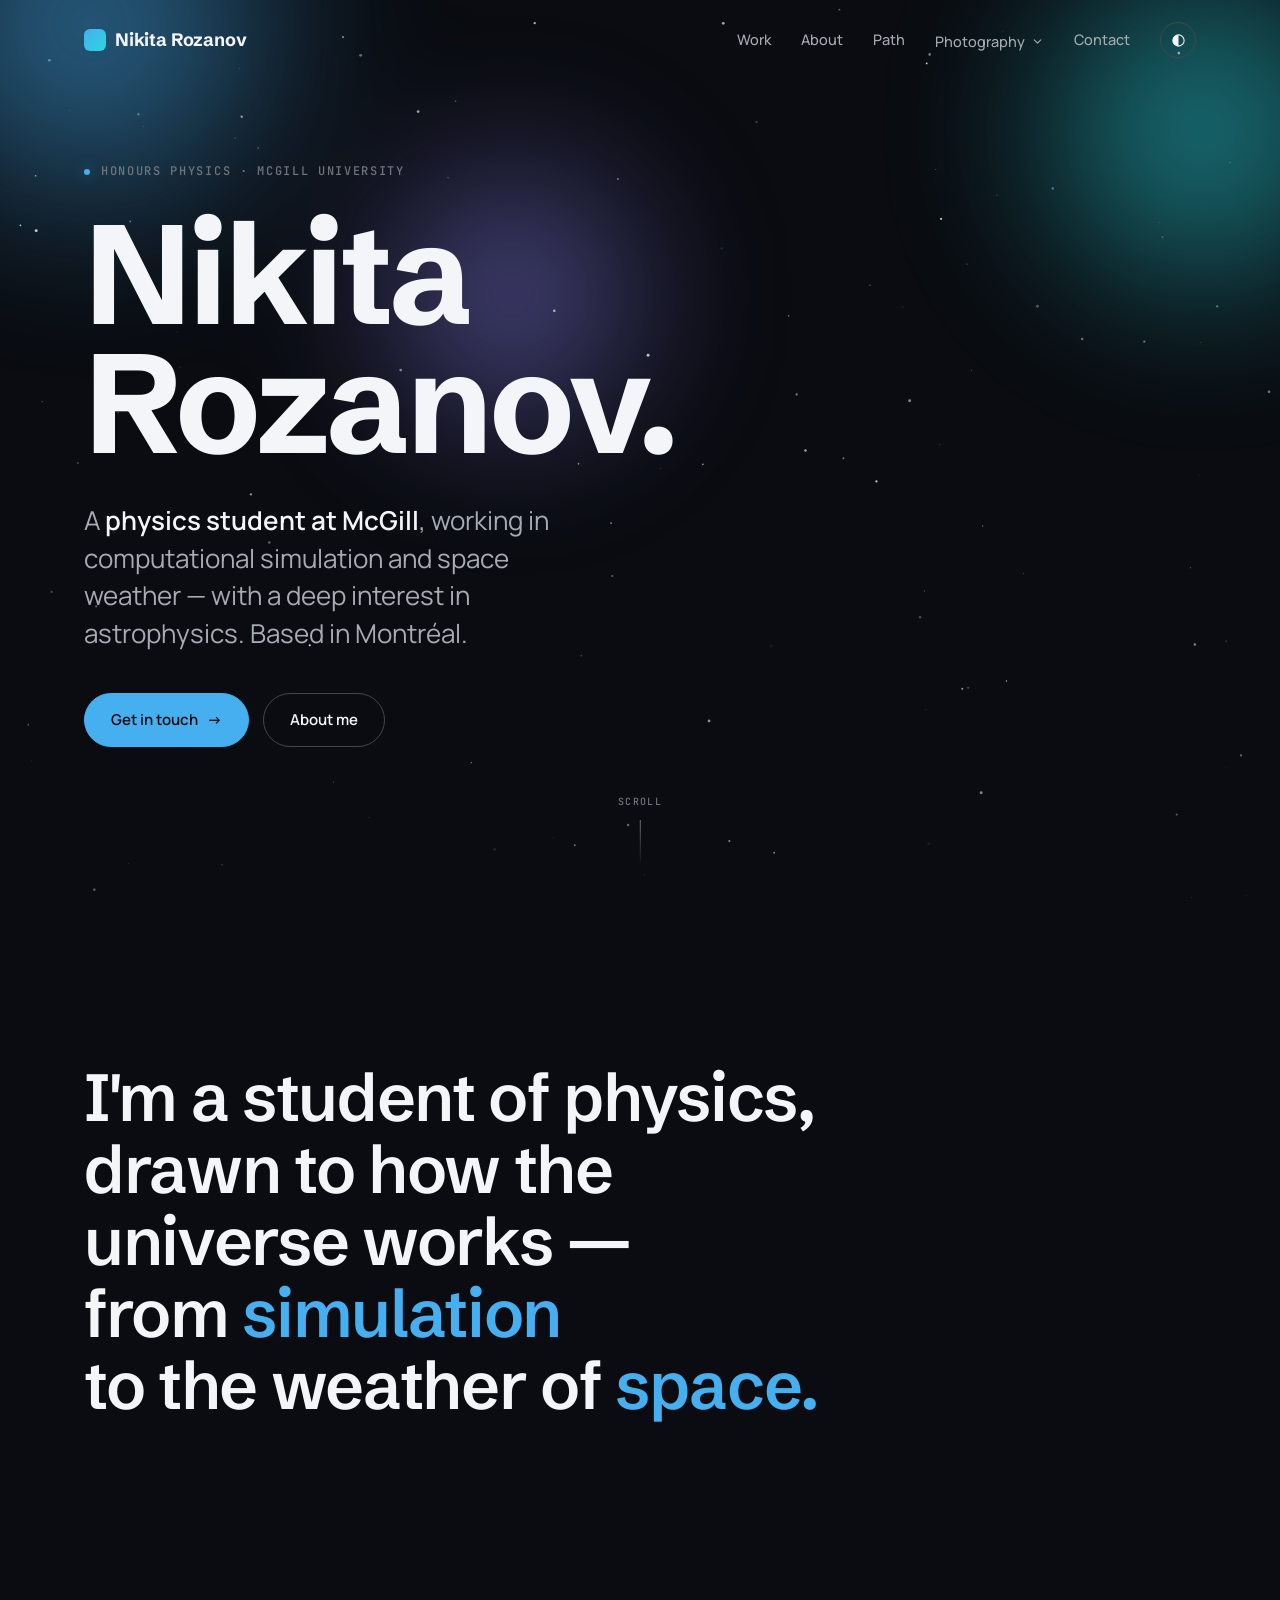
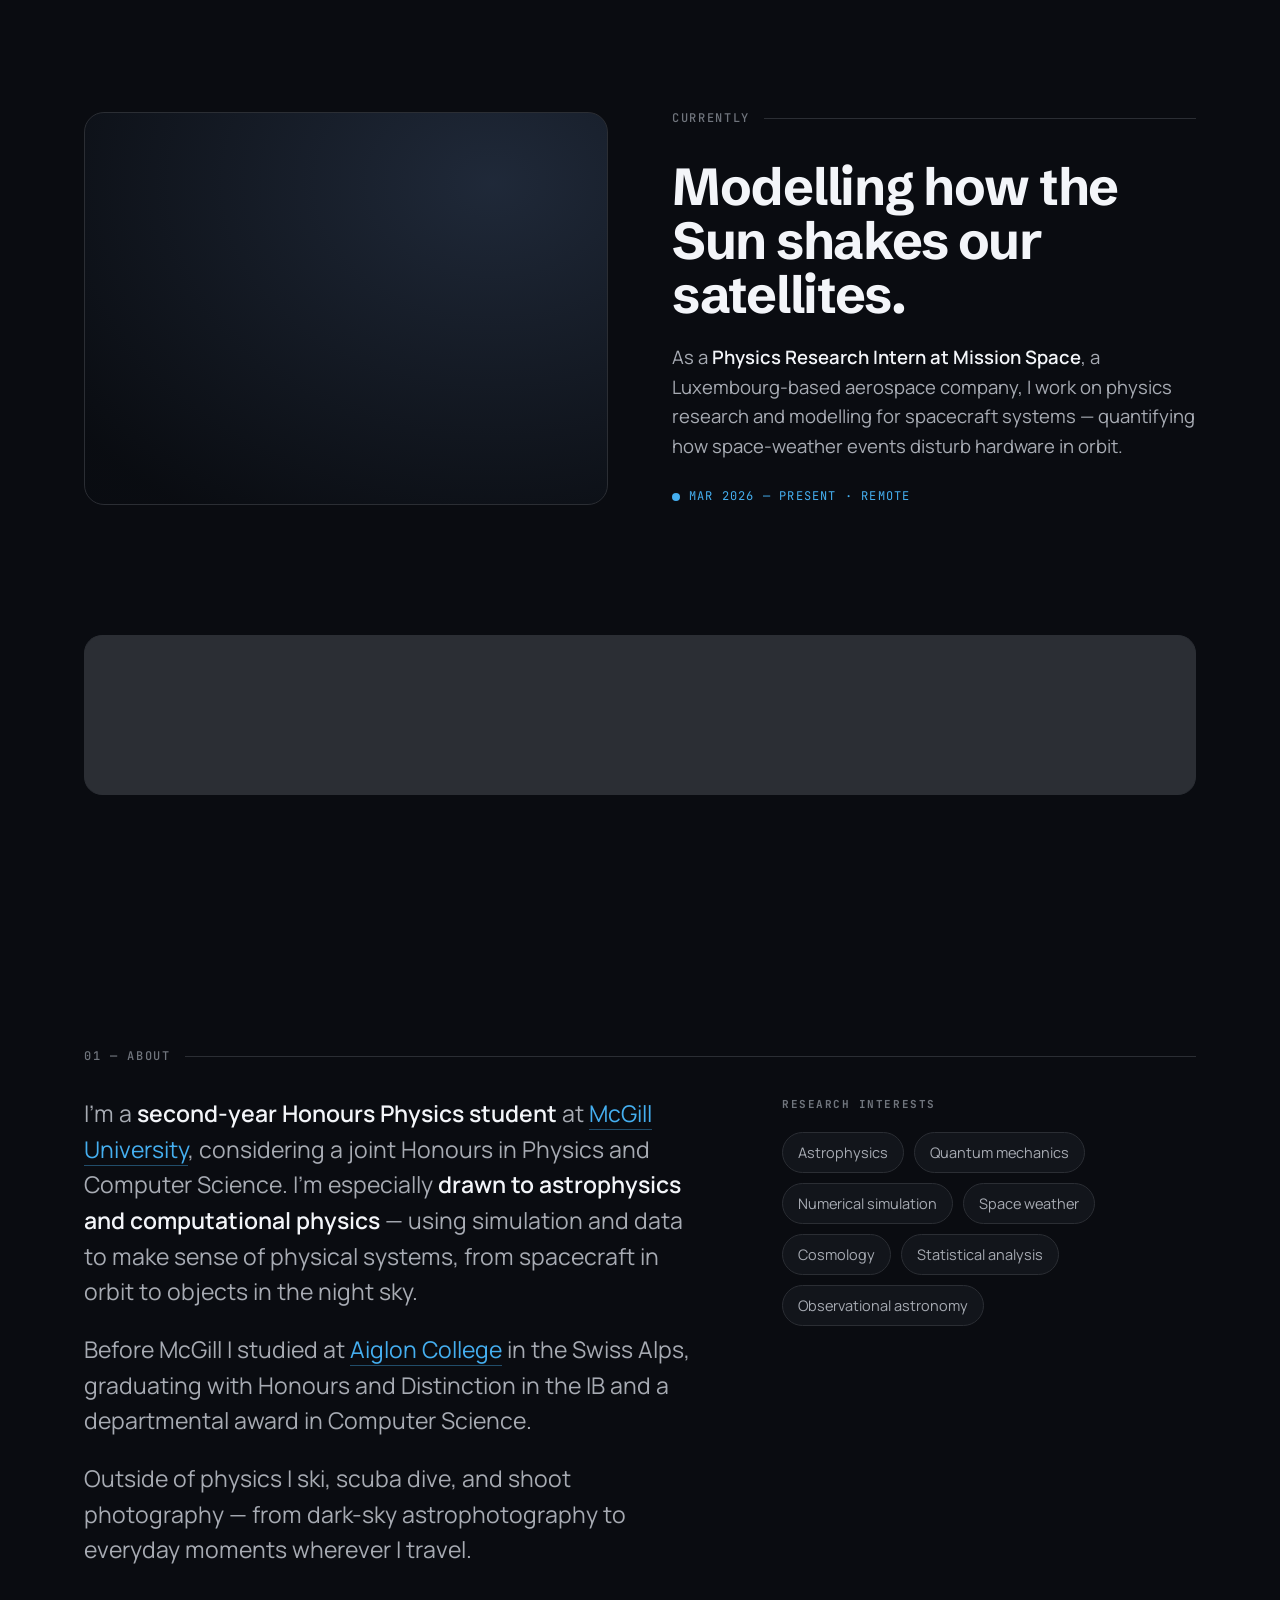
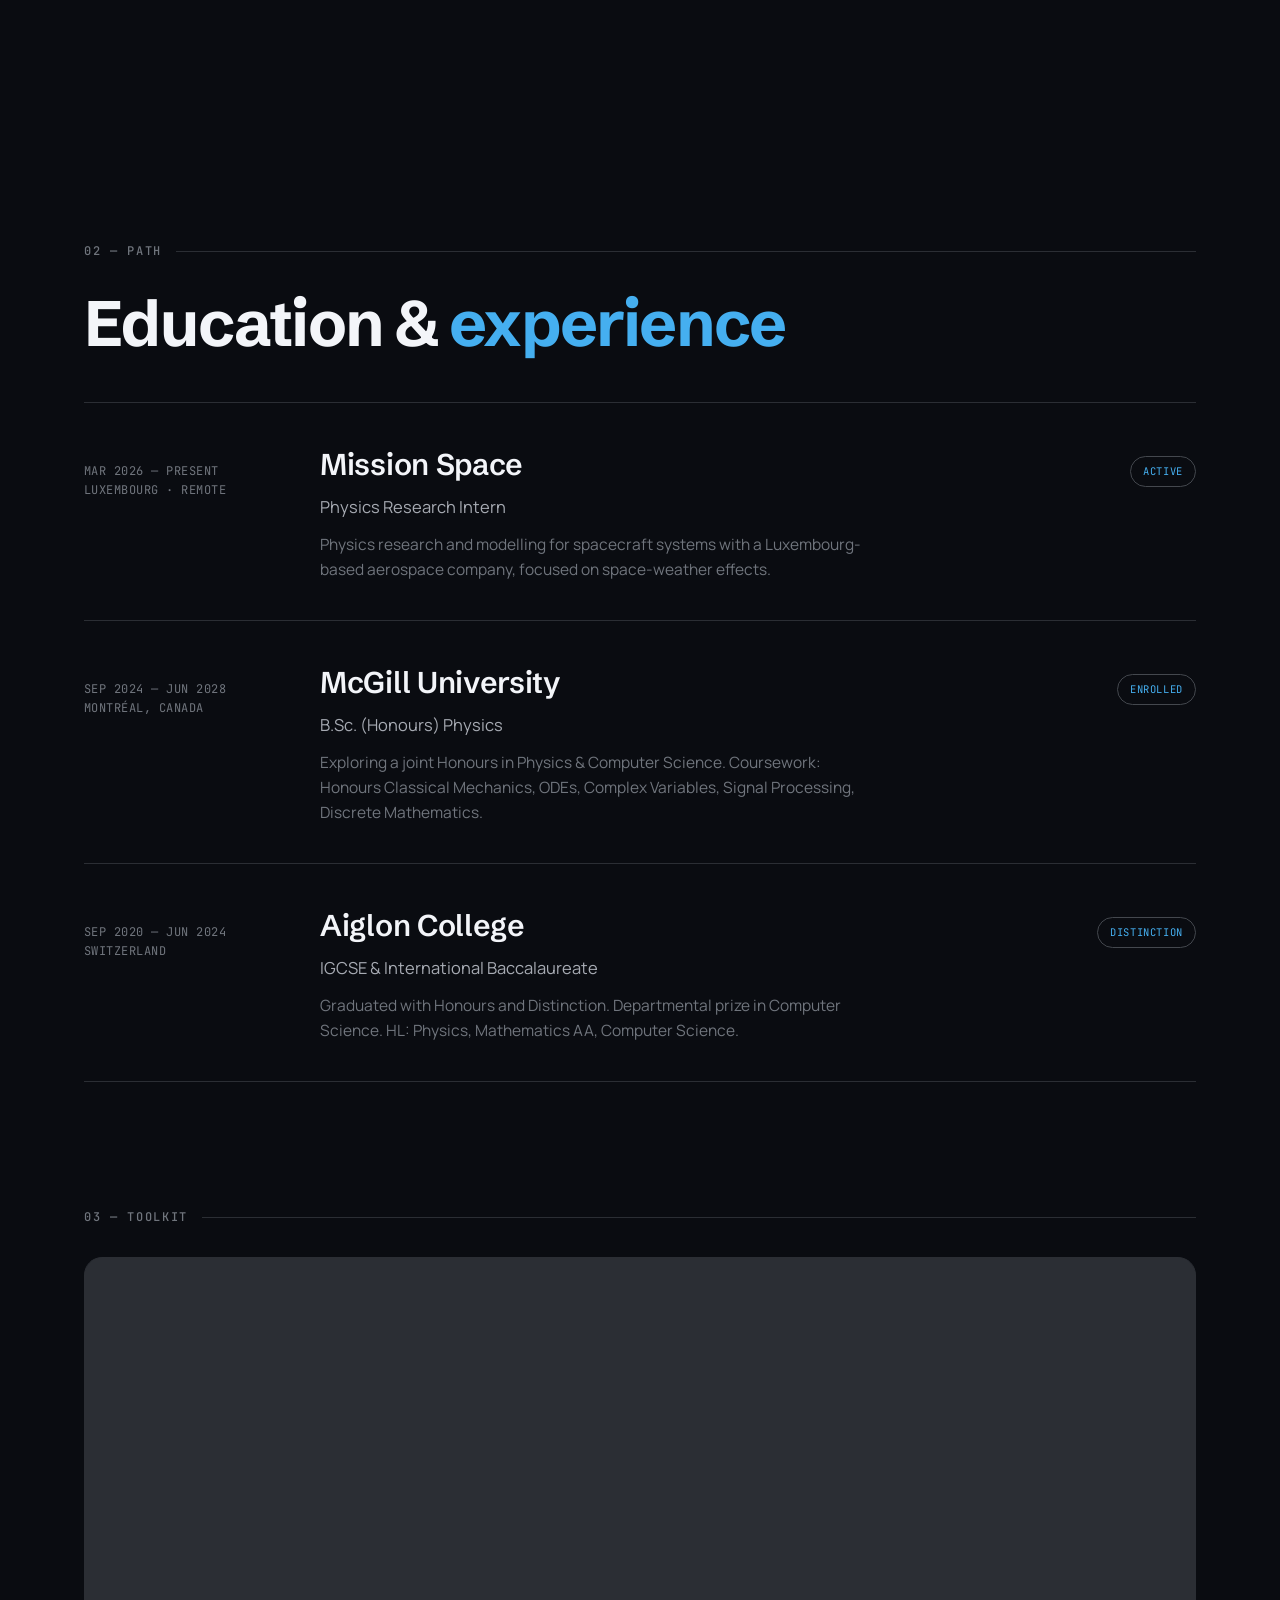
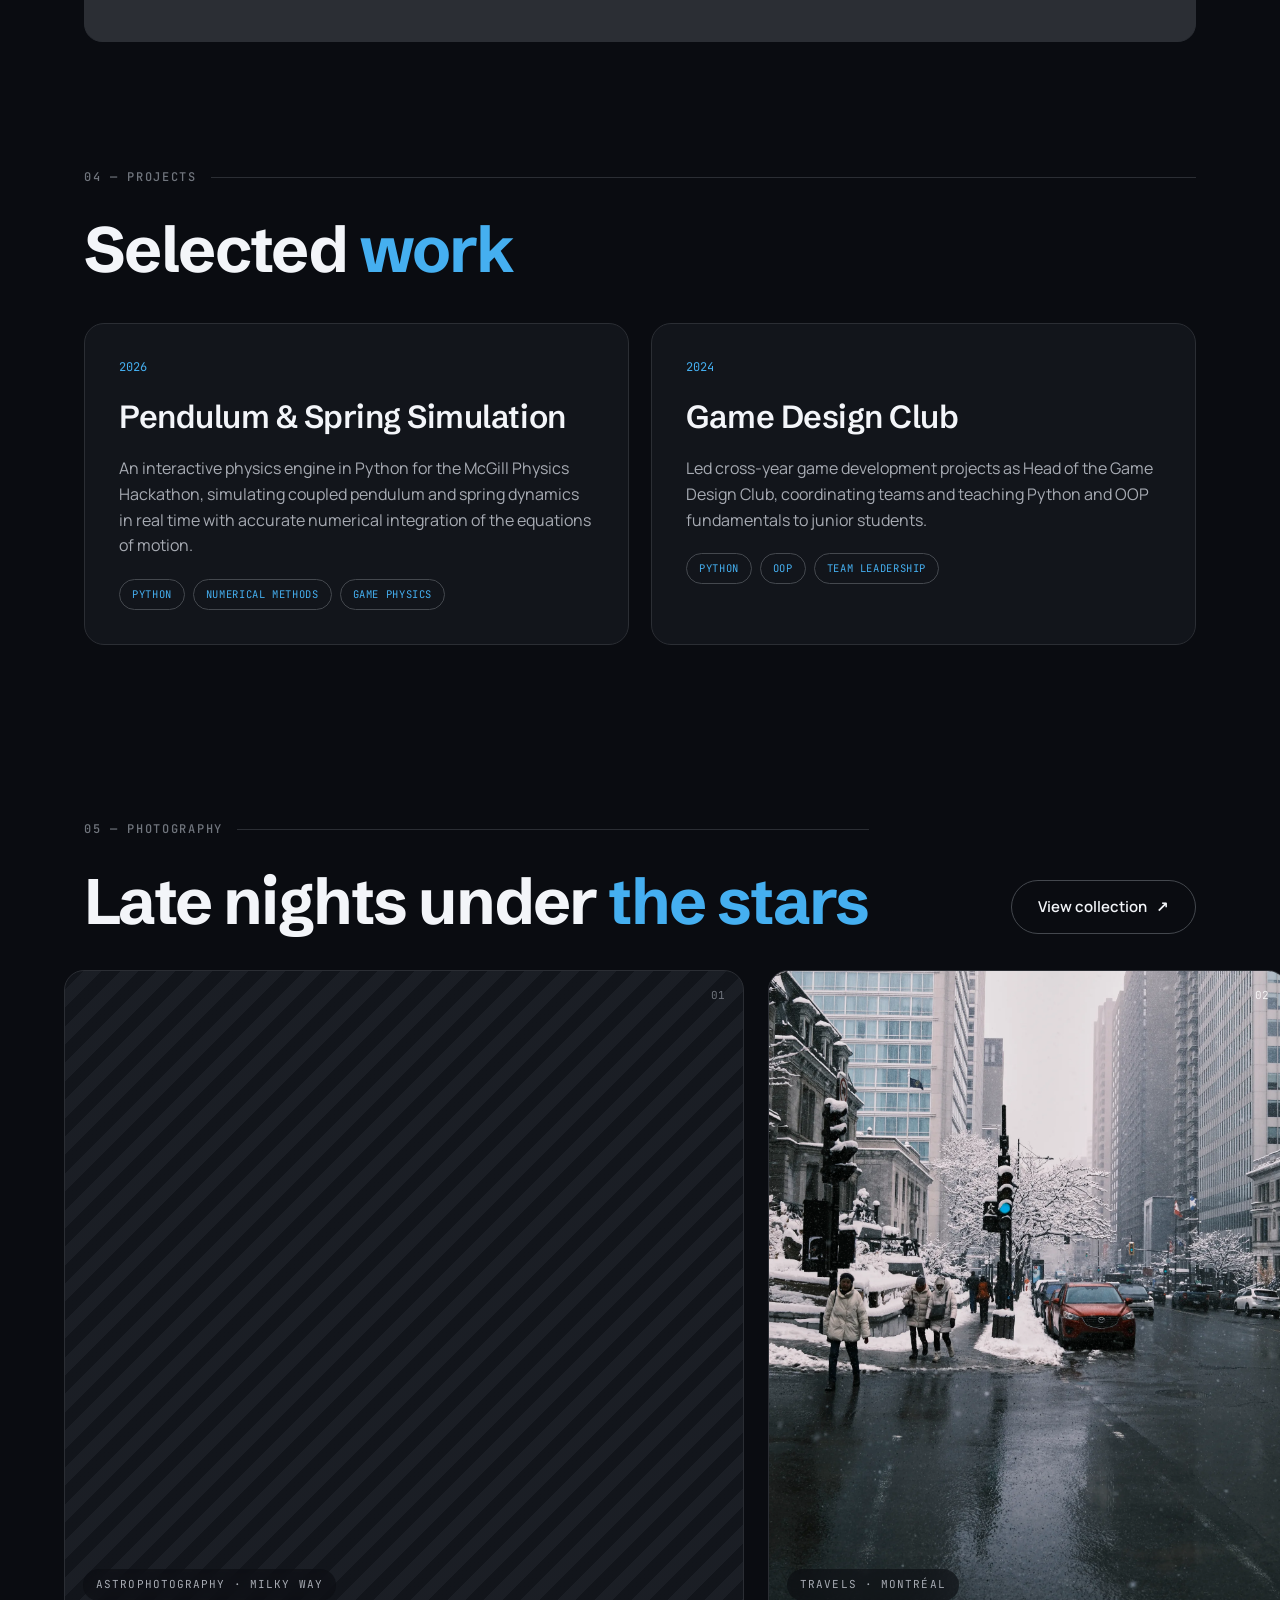
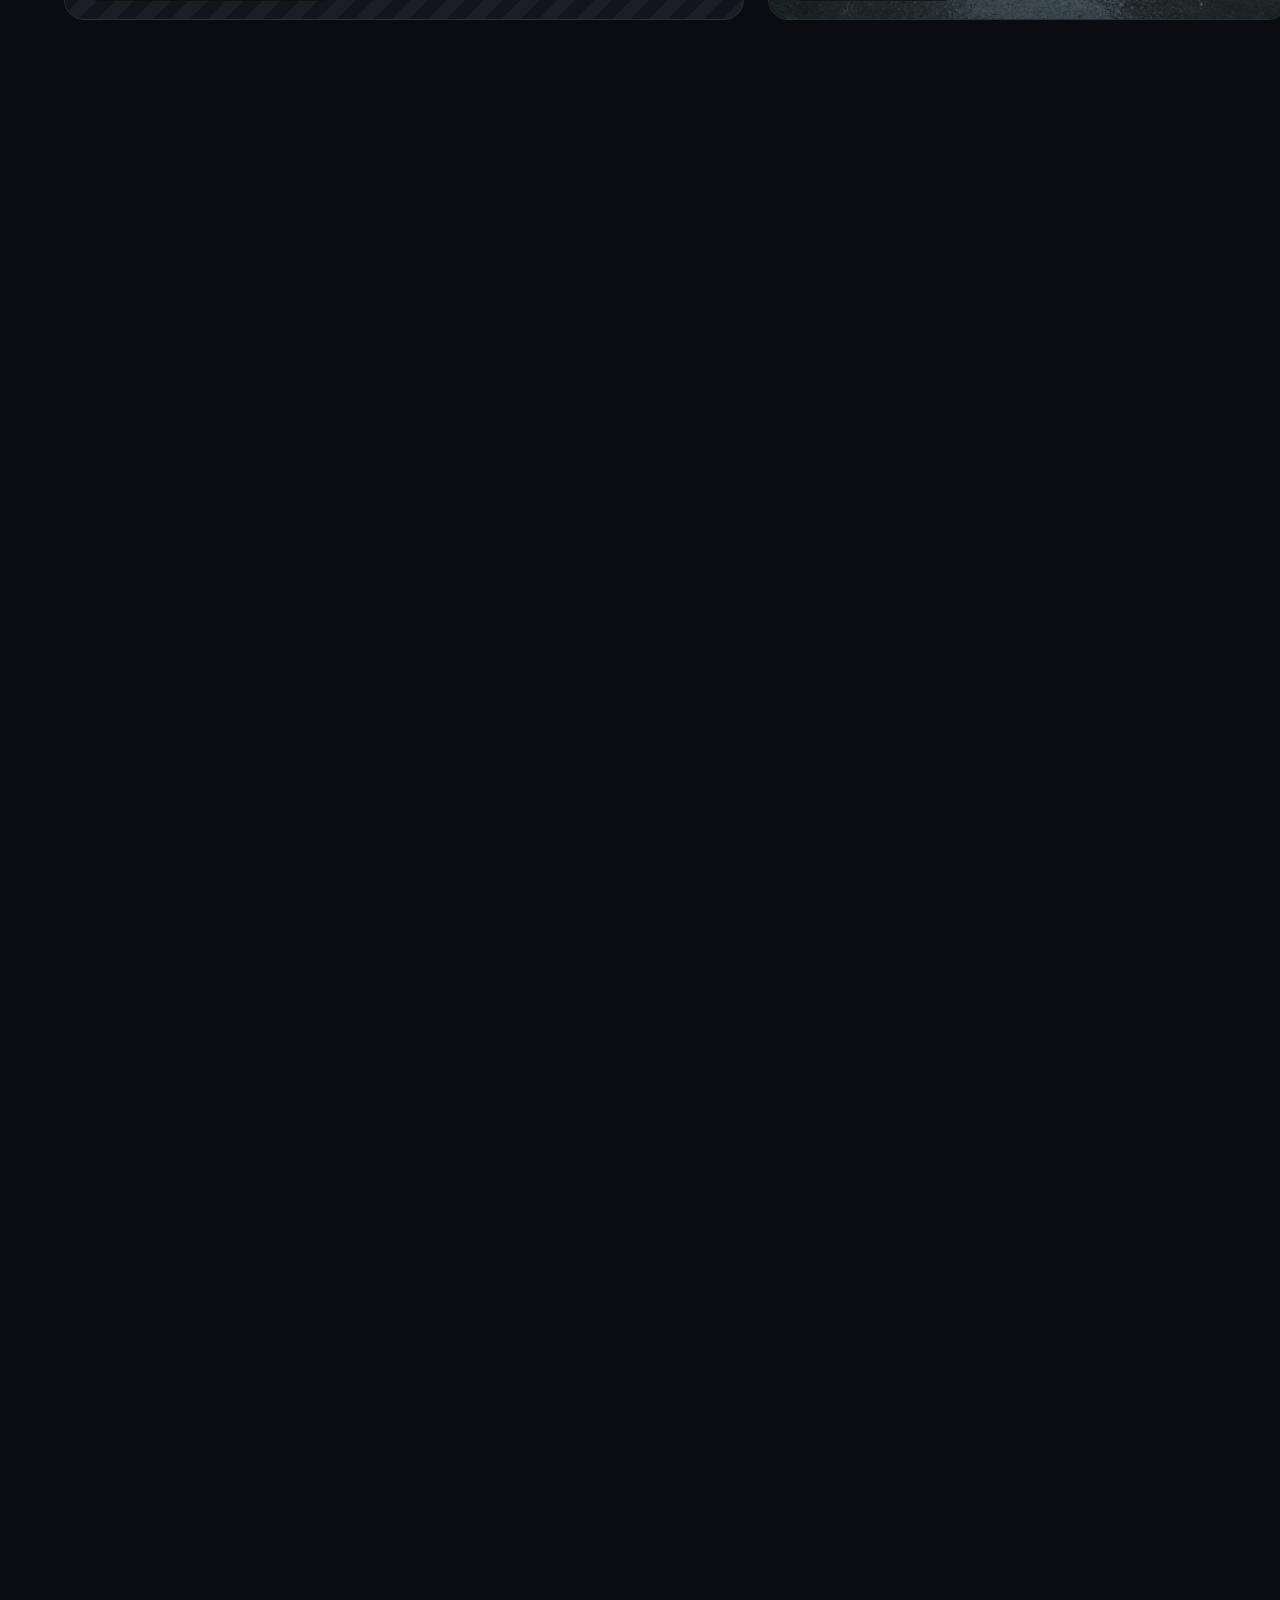
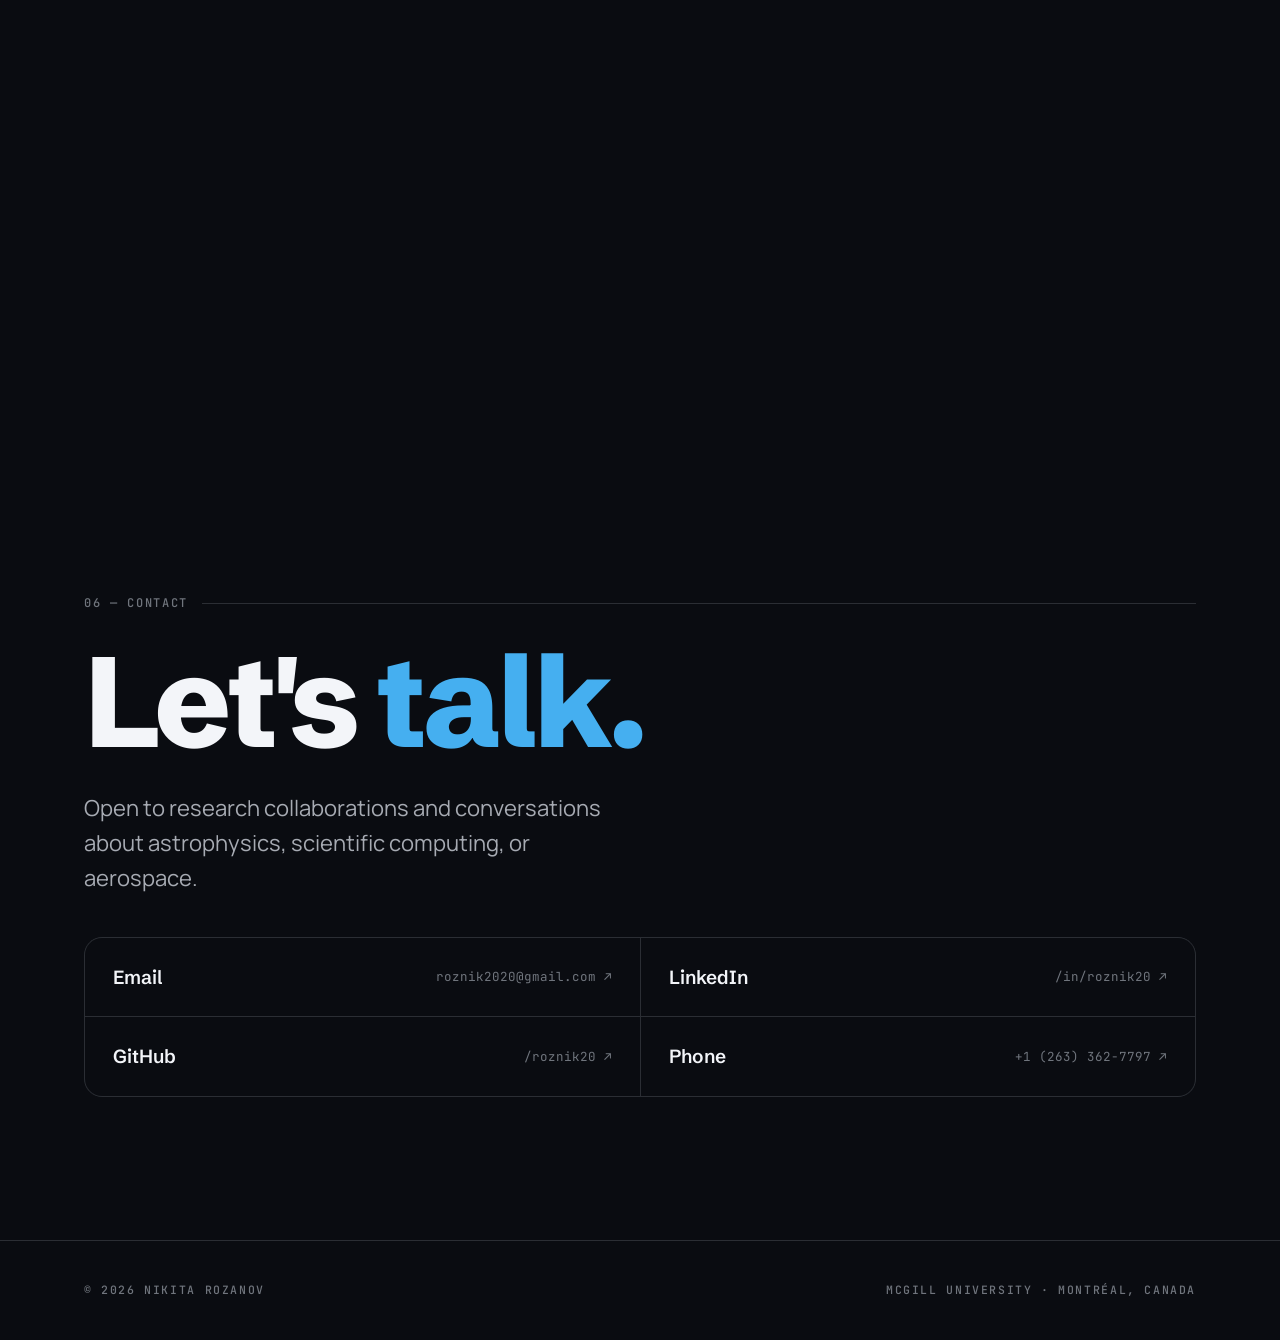
==== commit 4d5eb146: "Homepage: replace orbit visual with magnetosphere animation Swap the CSS orbiting-planet in the Curr" ====
--- a/index.html
+++ b/index.html
@@ -96,12 +96,7 @@
   <div class="wrap">
     <div class="focus-grid">
       <div class="focus-visual reveal">
-        <div class="orbit">
-          <div class="ring r2"></div>
-          <div class="ring r1"></div>
-          <div class="planet"></div>
-        </div>
-        <span class="label">space-weather model · live</span>
+        <canvas id="magneto"></canvas>
       </div>
       <div class="focus-text">
         <span class="kicker reveal"><span class="mono">Currently</span><span class="ln"></span></span>
--- a/css/rework.css
+++ b/css/rework.css
@@ -146,14 +146,9 @@
 .focus-grid{display:grid;grid-template-columns:1fr 1fr;gap:clamp(30px,5vw,80px);align-items:center}
 @media(max-width:860px){.focus-grid{grid-template-columns:1fr;gap:40px}}
 .focus-visual{aspect-ratio:4/3;border-radius:20px;border:1px solid var(--line);position:relative;overflow:hidden;
-  background:radial-gradient(120% 120% at 70% 20%,color-mix(in oklch,var(--accent) 22%,var(--bg-2)),var(--bg-2));}
-.focus-visual .orbit{position:absolute;inset:0;display:grid;place-items:center}
-.focus-visual .planet{width:34%;aspect-ratio:1;border-radius:50%;background:radial-gradient(circle at 32% 30%,var(--accent-2),var(--accent) 55%,oklch(0.30 0.08 270) 100%);box-shadow:0 0 60px var(--glow)}
-.focus-visual .ring{position:absolute;border:1px solid color-mix(in oklch,var(--ink) 22%,transparent);border-radius:50%;animation:spin 26s linear infinite}
-.focus-visual .ring.r1{width:62%;aspect-ratio:1}
-.focus-visual .ring.r2{width:86%;aspect-ratio:1;animation-duration:40s;animation-direction:reverse;border-style:dashed}
-.focus-visual .label{position:absolute;left:18px;bottom:16px;font-family:var(--mono);font-size:11px;letter-spacing:.1em;text-transform:uppercase;color:var(--ink-3);background:color-mix(in oklch,var(--bg) 55%,transparent);padding:5px 11px;border-radius:99px;backdrop-filter:blur(8px)}
-@keyframes spin{to{transform:rotate(360deg)}}
+  background:radial-gradient(130% 130% at 78% 18%,color-mix(in oklch,var(--accent) 16%,var(--bg-2)),var(--bg) 78%);}
+.focus-visual #magneto{position:absolute;inset:0;width:100%;height:100%;display:block}
+.focus-visual .label{position:absolute;left:18px;bottom:16px;font-family:var(--mono);font-size:11px;letter-spacing:.1em;text-transform:uppercase;color:var(--ink-3);background:color-mix(in oklch,var(--bg) 55%,transparent);padding:5px 11px;border-radius:99px;backdrop-filter:blur(8px);z-index:2}
 .focus-text h2{font-family:var(--display);font-weight:700;font-size:clamp(30px,4.5vw,52px);line-height:1.04;letter-spacing:-0.025em;margin:18px 0 22px}
 .focus-text p{font-size:18.5px;color:var(--ink-2);max-width:50ch}
 .focus-text p strong{color:var(--ink);font-weight:600}
